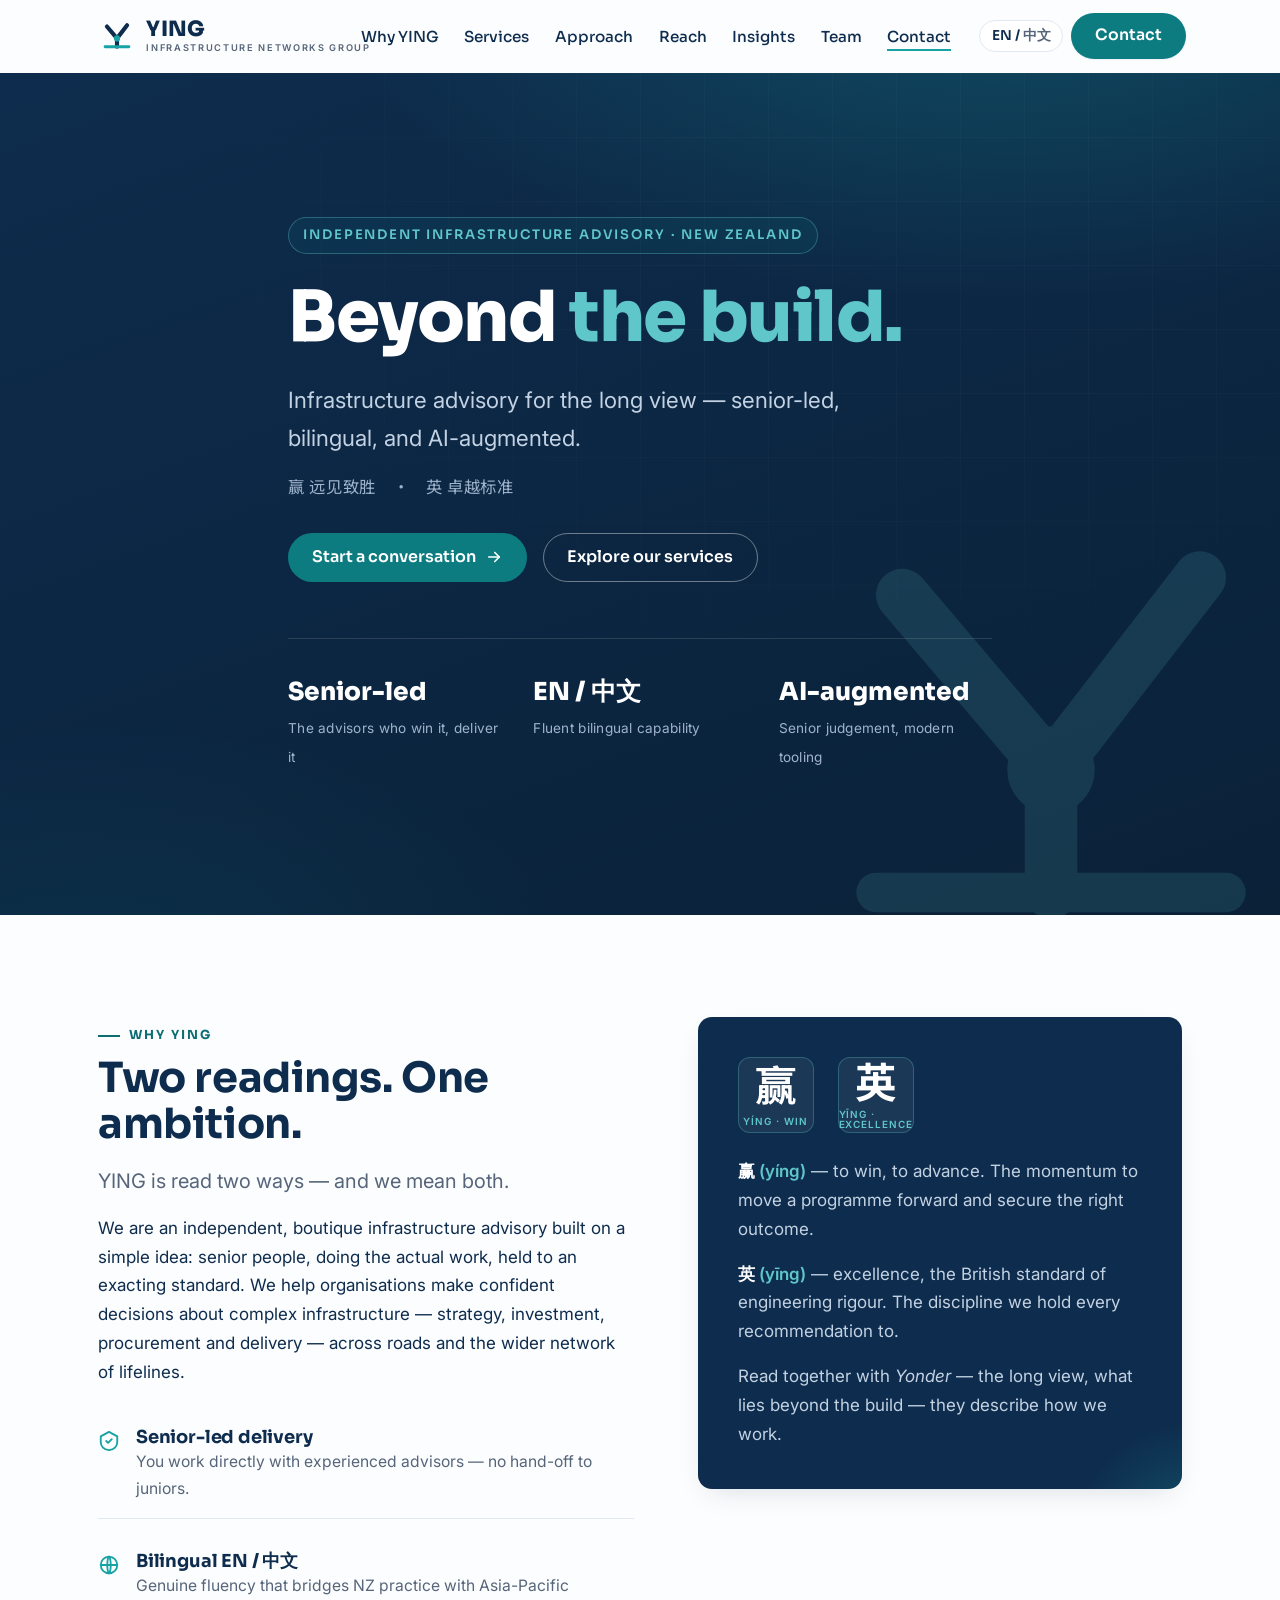
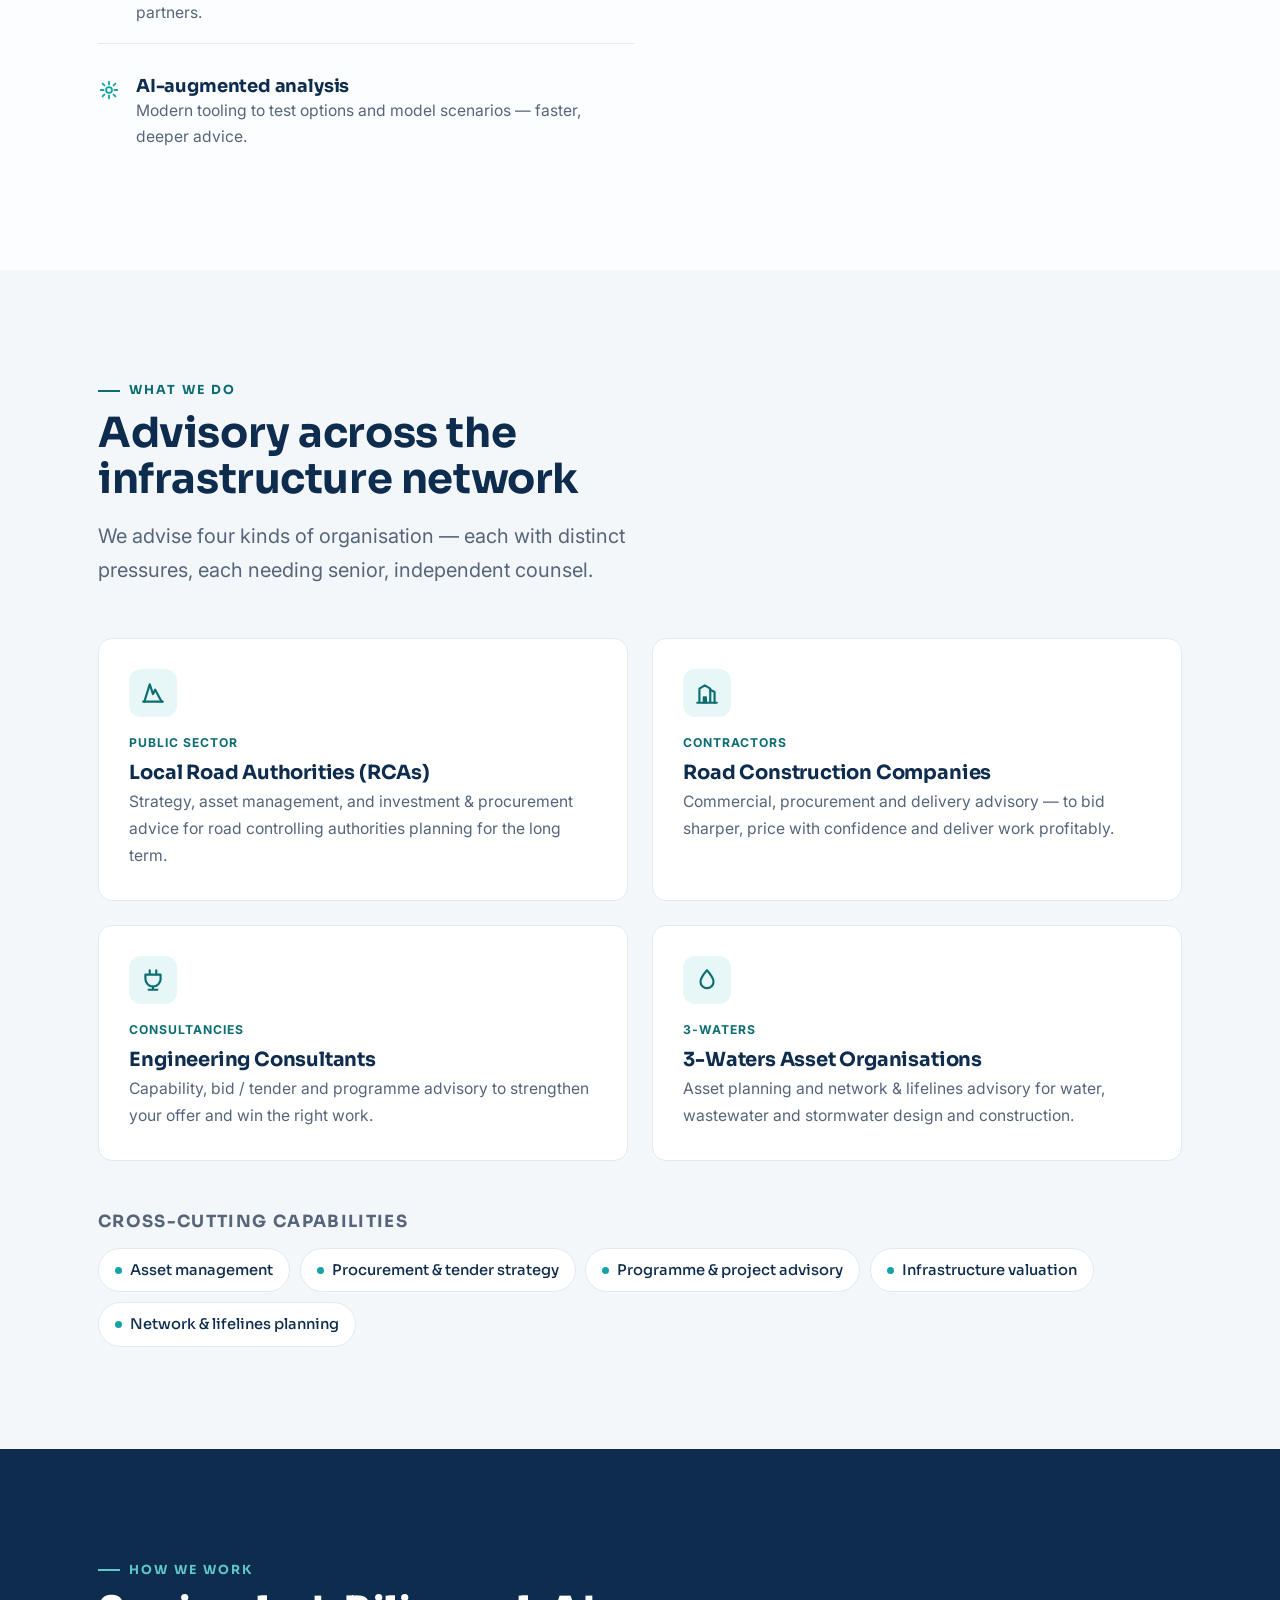
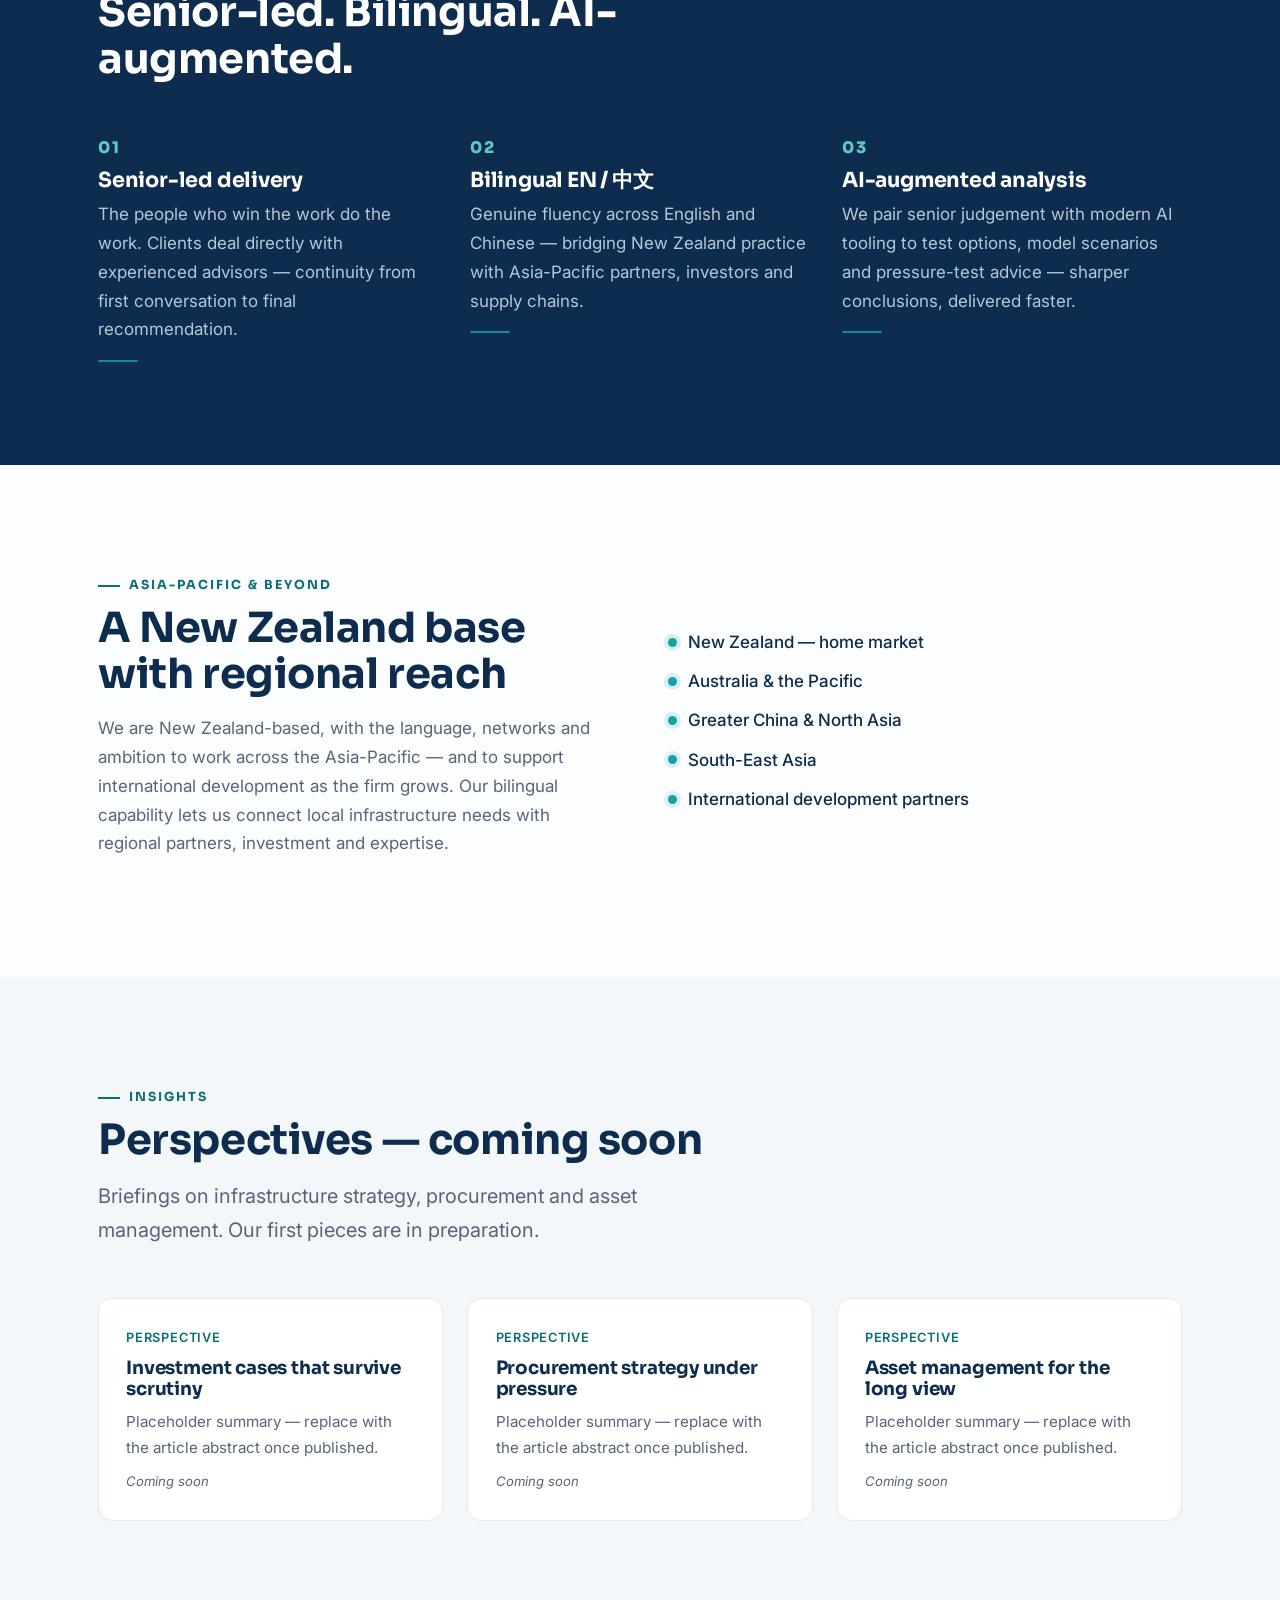
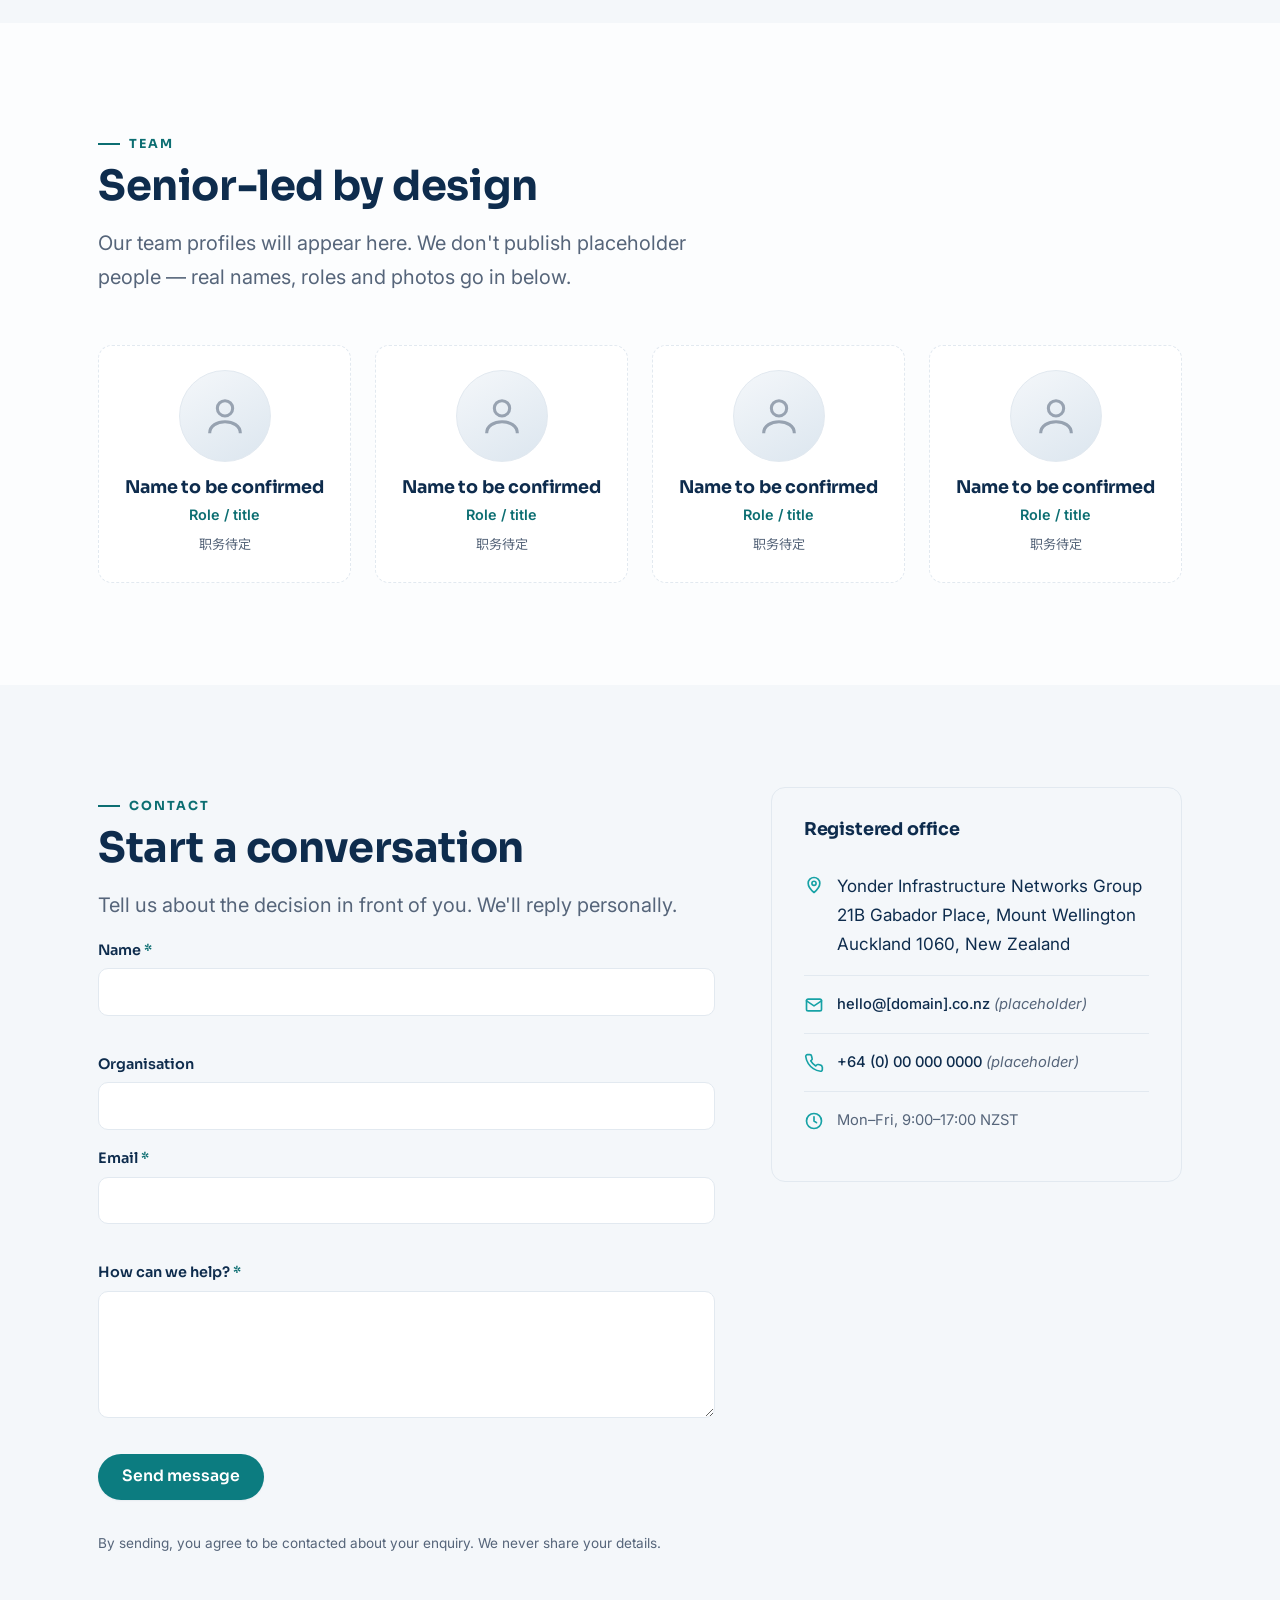
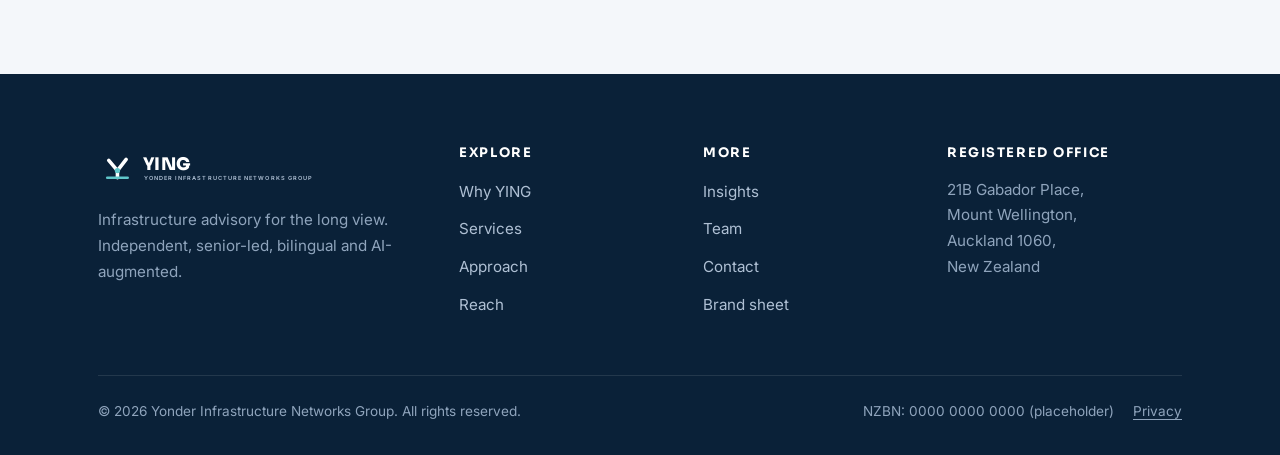
==== index.html @ 3f5a4299 "Initial commit: YING brand identity + marketing website Logo system (SVG variants + brand sheet), fr" ====
<!DOCTYPE html>
<html lang="en">
<head>
  <meta charset="UTF-8" />
  <meta name="viewport" content="width=device-width, initial-scale=1" />
  <meta name="theme-color" content="#0E2C4D" />

  <!-- ===== SEO ===== -->
  <title>YING — Yonder Infrastructure Networks Group | Infrastructure advisory for the long view</title>
  <meta name="description" content="Yonder Infrastructure Networks Group (YING) is an independent, senior-led infrastructure advisory firm in New Zealand — bilingual English / 中文 and AI-augmented. Advisory for road authorities, construction, engineering consultants and 3-Waters." />
  <!-- TODO: confirm production domain, then set the canonical + og:url below. Placeholder used. -->
  <link rel="canonical" href="https://www.example-ying.co.nz/" />
  <meta name="robots" content="index, follow" />

  <!-- ===== Open Graph / Twitter ===== -->
  <meta property="og:type" content="website" />
  <meta property="og:site_name" content="YING — Yonder Infrastructure Networks Group" />
  <meta property="og:title" content="YING — Infrastructure advisory for the long view" />
  <meta property="og:description" content="Independent, senior-led, bilingual (EN / 中文), AI-augmented infrastructure advisory. New Zealand-based with Asia-Pacific reach." />
  <meta property="og:url" content="https://www.example-ying.co.nz/" />
  <!-- og-image.png is generated from the brand assets; see README. 1200×630. -->
  <meta property="og:image" content="https://www.example-ying.co.nz/assets/img/og-image.png" />
  <meta property="og:image:alt" content="YING — Yonder Infrastructure Networks Group" />
  <meta property="og:locale" content="en_NZ" />
  <meta property="og:locale:alternate" content="zh_CN" />
  <meta name="twitter:card" content="summary_large_image" />
  <meta name="twitter:title" content="YING — Infrastructure advisory for the long view" />
  <meta name="twitter:description" content="Independent, senior-led, bilingual (EN / 中文), AI-augmented infrastructure advisory based in New Zealand." />
  <meta name="twitter:image" content="https://www.example-ying.co.nz/assets/img/og-image.png" />

  <!-- ===== Icons / manifest ===== -->
  <link rel="icon" href="favicon.svg" type="image/svg+xml" />
  <link rel="apple-touch-icon" href="brand/ying-icon-512.png" />
  <link rel="manifest" href="site.webmanifest" />

  <!-- ===== Fonts (Google Fonts, OFL) ===== -->
  <link rel="preconnect" href="https://fonts.googleapis.com" />
  <link rel="preconnect" href="https://fonts.gstatic.com" crossorigin />
  <link href="https://fonts.googleapis.com/css2?family=Inter:wght@400;500;600;700&family=Sora:wght@500;600;700;800&family=Noto+Sans+SC:wght@400;500;700&display=swap" rel="stylesheet" />

  <link rel="stylesheet" href="assets/css/styles.css" />

  <!-- ===== Structured data (truthful fields only; contact details omitted until confirmed) ===== -->
  <script type="application/ld+json">
  {
    "@context": "https://schema.org",
    "@type": "ProfessionalService",
    "name": "Yonder Infrastructure Networks Group",
    "alternateName": "YING",
    "description": "Independent, senior-led infrastructure business advisory. Bilingual English / Chinese and AI-augmented. New Zealand-based with Asia-Pacific reach.",
    "url": "https://www.example-ying.co.nz/",
    "areaServed": ["New Zealand", "Asia-Pacific"],
    "knowsLanguage": ["en", "zh"],
    "address": {
      "@type": "PostalAddress",
      "streetAddress": "21B Gabador Place, Mount Wellington",
      "addressLocality": "Auckland",
      "postalCode": "1060",
      "addressCountry": "NZ"
    }
    /* TODO: add "telephone", "email", "logo", "sameAs" (LinkedIn etc.), and "taxID" (NZBN) once confirmed. */
  }
  </script>
</head>

<body>
  <a class="skip-link" href="#main">Skip to main content</a>

  <!-- ============================ HEADER ============================ -->
  <header class="site-header" id="top">
    <div class="container header__inner">
      <a class="brand" href="#top" aria-label="YING — Yonder Infrastructure Networks Group, home">
        <!-- Inline monogram mark (matches brand/logo-monogram.svg) -->
        <svg class="brand__mark" viewBox="0 0 64 64" aria-hidden="true" focusable="false">
          <g fill="none" stroke="#0E2C4D" stroke-width="7" stroke-linecap="round" stroke-linejoin="round">
            <path d="M15 16 L32 36"/><path d="M49 14 L32 36"/><path d="M32 36 L32 50"/>
          </g>
          <path d="M12 50 H52" fill="none" stroke="#17A2A6" stroke-width="5" stroke-linecap="round"/>
          <circle cx="32" cy="36" r="5.2" fill="#17A2A6"/>
        </svg>
        <span class="brand__type">
          <span class="brand__name">YING</span>
          <span class="brand__sub">Infrastructure Networks Group</span>
        </span>
      </a>

      <nav class="nav" aria-label="Primary">
        <ul class="nav__list">
          <li><a class="nav__link" href="#about"    data-en="Why YING"  data-zh="关于">Why YING</a></li>
          <li><a class="nav__link" href="#services" data-en="Services"  data-zh="服务">Services</a></li>
          <li><a class="nav__link" href="#approach" data-en="Approach"  data-zh="方法">Approach</a></li>
          <li><a class="nav__link" href="#reach"    data-en="Reach"     data-zh="区域">Reach</a></li>
          <li><a class="nav__link" href="#insights" data-en="Insights"  data-zh="洞察">Insights</a></li>
          <li><a class="nav__link" href="#team"     data-en="Team"      data-zh="团队">Team</a></li>
          <li><a class="nav__link" href="#contact"  data-en="Contact"   data-zh="联系">Contact</a></li>
        </ul>
      </nav>

      <div class="header__actions">
        <!-- Language toggle (scaffold). Swaps elements carrying data-en/data-zh and sets <html lang>. -->
        <button class="lang-toggle" id="langToggle" type="button" aria-label="Switch language to 中文" title="Switch language">
          <span class="lang-en">EN</span><span aria-hidden="true"> / </span><span class="lang-zh is-inactive">中文</span>
        </button>
        <a class="btn btn--primary" href="#contact" data-en="Contact" data-zh="联系我们">Contact</a>
        <button class="nav-toggle" id="navToggle" type="button" aria-expanded="false" aria-controls="mobileNav" aria-label="Open menu">
          <span></span><span></span><span></span>
        </button>
      </div>
    </div>
  </header>

  <!-- Mobile navigation — kept OUTSIDE <header> so its position:fixed is relative to the
       viewport (the header's backdrop-filter would otherwise become its containing block). -->
  <div class="mobile-nav" id="mobileNav" hidden>
    <ul>
      <li><a href="#about"    data-en="Why YING" data-zh="关于">Why YING</a></li>
      <li><a href="#services" data-en="Services" data-zh="服务">Services</a></li>
      <li><a href="#approach" data-en="Approach" data-zh="方法">Approach</a></li>
      <li><a href="#reach"    data-en="Reach"    data-zh="区域">Reach</a></li>
      <li><a href="#insights" data-en="Insights" data-zh="洞察">Insights</a></li>
      <li><a href="#team"     data-en="Team"     data-zh="团队">Team</a></li>
      <li><a href="#contact"  data-en="Contact"  data-zh="联系">Contact</a></li>
    </ul>
    <a class="btn btn--primary" href="#contact" data-en="Start a conversation" data-zh="联系我们">Start a conversation</a>
  </div>

  <main id="main">

    <!-- ============================ HERO ============================ -->
    <section class="hero" aria-labelledby="hero-title">
      <div class="hero__grid" aria-hidden="true"></div>
      <!-- Oversized watermark of the mark -->
      <svg class="hero__watermark" viewBox="0 0 64 64" aria-hidden="true">
        <g fill="none" stroke="#5FC6C9" stroke-width="6" stroke-linecap="round" stroke-linejoin="round">
          <path d="M15 16 L32 36"/><path d="M49 14 L32 36"/><path d="M32 36 L32 50"/>
        </g>
        <path d="M12 50 H52" fill="none" stroke="#5FC6C9" stroke-width="4.5" stroke-linecap="round"/>
        <circle cx="32" cy="36" r="5" fill="#5FC6C9"/>
      </svg>

      <div class="container hero__inner">
        <p class="hero__kicker" data-en="Independent infrastructure advisory · New Zealand" data-zh="独立基础设施咨询 · 新西兰">Independent infrastructure advisory · New Zealand</p>
        <!-- Split into leaf spans so the accent survives the language swap (textContent-only). -->
        <h1 id="hero-title"><span data-en="Beyond " data-zh="远见 · ">Beyond </span><span class="accent" data-en="the build." data-zh="致胜">the build.</span></h1>
        <p class="hero__lead" data-en="Infrastructure advisory for the long view — senior-led, bilingual, and AI-augmented." data-zh="着眼长远的基础设施咨询——资深主导、双语服务、AI 赋能。">Infrastructure advisory for the long view — senior-led, bilingual, and AI-augmented.</p>
        <p class="hero__cjk cjk">赢 远见致胜　·　英 卓越标准</p>
        <div class="hero__cta">
          <a class="btn btn--primary" href="#contact">
            <span data-en="Start a conversation" data-zh="联系我们">Start a conversation</span>
            <svg class="btn__icon" width="18" height="18" viewBox="0 0 24 24" fill="none" stroke="currentColor" stroke-width="2.2" stroke-linecap="round" stroke-linejoin="round" aria-hidden="true"><path d="M5 12h14"/><path d="m13 6 6 6-6 6"/></svg>
          </a>
          <a class="btn btn--ghost-dark" href="#services" data-en="Explore our services" data-zh="了解服务">Explore our services</a>
        </div>

        <!-- Differentiator proof strip (qualitative — no fabricated figures) -->
        <div class="hero__stats" role="list">
          <div class="hero__stat" role="listitem"><span class="n">Senior-led</span><span class="l" data-en="The advisors who win it, deliver it" data-zh="赢得项目者，亲自交付">The advisors who win it, deliver it</span></div>
          <div class="hero__stat" role="listitem"><span class="n">EN / 中文</span><span class="l" data-en="Fluent bilingual capability" data-zh="流利的中英双语能力">Fluent bilingual capability</span></div>
          <div class="hero__stat" role="listitem"><span class="n">AI-augmented</span><span class="l" data-en="Senior judgement, modern tooling" data-zh="资深判断，现代工具">Senior judgement, modern tooling</span></div>
        </div>
      </div>
    </section>

    <!-- ============================ ABOUT / WHY YING ============================ -->
    <section class="section" id="about" aria-labelledby="about-title">
      <div class="container about__grid">
        <div class="reveal">
          <p class="eyebrow" data-en="Why YING" data-zh="关于 YING">Why YING</p>
          <h2 class="h2" id="about-title" data-en="Two readings. One ambition." data-zh="一名两义，志在致远。">Two readings. One ambition.</h2>
          <!-- TODO(content): final approved English "about" copy. Below is original placeholder copy, safe to ship. -->
          <p class="lead" data-en="YING is read two ways — and we mean both." data-zh="YING 有两种读法——我们两者兼具。">YING is read two ways — and we mean both.</p>
          <p>We are an independent, boutique infrastructure advisory built on a simple idea: senior people, doing the actual work, held to an exacting standard. We help organisations make confident decisions about complex infrastructure — strategy, investment, procurement and delivery — across roads and the wider network of lifelines.</p>
          <ul class="pillars">
            <li class="pillar">
              <svg width="22" height="22" viewBox="0 0 24 24" fill="none" stroke="currentColor" stroke-width="2" stroke-linecap="round" stroke-linejoin="round" aria-hidden="true"><path d="M12 2 3 7v6c0 5 3.5 8 9 9 5.5-1 9-4 9-9V7z"/><path d="m9 12 2 2 4-4"/></svg>
              <div><h3 data-en="Senior-led delivery" data-zh="资深主导交付">Senior-led delivery</h3><p data-en="You work directly with experienced advisors — no hand-off to juniors." data-zh="您将直接与资深顾问合作，绝不转交初级人员。">You work directly with experienced advisors — no hand-off to juniors.</p></div>
            </li>
            <li class="pillar">
              <svg width="22" height="22" viewBox="0 0 24 24" fill="none" stroke="currentColor" stroke-width="2" stroke-linecap="round" stroke-linejoin="round" aria-hidden="true"><circle cx="12" cy="12" r="9"/><path d="M3 12h18M12 3c2.5 2.7 2.5 15.3 0 18M12 3c-2.5 2.7-2.5 15.3 0 18"/></svg>
              <div><h3 data-en="Bilingual EN / 中文" data-zh="中英双语">Bilingual EN / 中文</h3><p data-en="Genuine fluency that bridges NZ practice with Asia-Pacific partners." data-zh="真正的双语能力，连接新西兰实践与亚太伙伴。">Genuine fluency that bridges NZ practice with Asia-Pacific partners.</p></div>
            </li>
            <li class="pillar">
              <svg width="22" height="22" viewBox="0 0 24 24" fill="none" stroke="currentColor" stroke-width="2" stroke-linecap="round" stroke-linejoin="round" aria-hidden="true"><path d="M12 3v3m0 12v3M5 5l2 2m10 10 2 2M3 12h3m12 0h3M5 19l2-2m10-10 2-2"/><circle cx="12" cy="12" r="3.2"/></svg>
              <div><h3 data-en="AI-augmented analysis" data-zh="AI 赋能分析">AI-augmented analysis</h3><p data-en="Modern tooling to test options and model scenarios — faster, deeper advice." data-zh="以现代工具检验方案、模拟情景——更快、更深入的建议。">Modern tooling to test options and model scenarios — faster, deeper advice.</p></div>
            </li>
          </ul>
        </div>

        <aside class="story-card reveal" aria-label="The meaning of YING">
          <div class="glyph-row">
            <span class="glyph cjk">赢<small>yíng · win</small></span>
            <span class="glyph cjk">英<small>yīng · excellence</small></span>
          </div>
          <p><strong style="color:#fff">赢 <span class="pinyin">(yíng)</span></strong> — to win, to advance. The momentum to move a programme forward and secure the right outcome.</p>
          <p><strong style="color:#fff">英 <span class="pinyin">(yīng)</span></strong> — excellence, the British standard of engineering rigour. The discipline we hold every recommendation to.</p>
          <p style="margin-bottom:0">Read together with <em>Yonder</em> — the long view, what lies beyond the build — they describe how we work.</p>
        </aside>
      </div>
    </section>

    <!-- ============================ SERVICES ============================ -->
    <section class="section section--alt" id="services" aria-labelledby="services-title">
      <div class="container">
        <div class="section__head reveal">
          <p class="eyebrow" data-en="What we do" data-zh="服务范围">What we do</p>
          <h2 class="h2" id="services-title" data-en="Advisory across the infrastructure network" data-zh="覆盖基础设施网络的咨询服务">Advisory across the infrastructure network</h2>
          <p class="lead" data-en="We advise four kinds of organisation — each with distinct pressures, each needing senior, independent counsel." data-zh="我们为四类机构提供咨询，各有不同挑战，皆需资深、独立的建议。">We advise four kinds of organisation — each with distinct pressures, each needing senior, independent counsel.</p>
        </div>

        <div class="card-grid">
          <!-- Service 1 -->
          <article class="card reveal">
            <span class="card__icon" aria-hidden="true"><svg viewBox="0 0 24 24" fill="none" stroke="currentColor" stroke-width="2" stroke-linecap="round" stroke-linejoin="round"><path d="M4 20 9 4l3 9 2-4 6 11"/><path d="M3 20h18"/></svg></span>
            <span class="card__tag" data-en="Public sector" data-zh="公共部门">Public sector</span>
            <h3 data-en="Local Road Authorities (RCAs)" data-zh="地方道路管理机构（RCA）">Local Road Authorities (RCAs)</h3>
            <p data-en="Strategy, asset management, and investment &amp; procurement advice for road controlling authorities planning for the long term." data-zh="为道路管理机构提供战略、资产管理及投资与采购建议，着眼长远规划。">Strategy, asset management, and investment &amp; procurement advice for road controlling authorities planning for the long term.</p>
          </article>
          <!-- Service 2 -->
          <article class="card reveal">
            <span class="card__icon" aria-hidden="true"><svg viewBox="0 0 24 24" fill="none" stroke="currentColor" stroke-width="2" stroke-linecap="round" stroke-linejoin="round"><path d="M3 21h18M5 21V8l5-3 5 3v13"/><path d="M9 21v-5h2v5M19 21V11l-4-2"/></svg></span>
            <span class="card__tag" data-en="Contractors" data-zh="承建商">Contractors</span>
            <h3 data-en="Road Construction Companies" data-zh="道路施工企业">Road Construction Companies</h3>
            <p data-en="Commercial, procurement and delivery advisory — to bid sharper, price with confidence and deliver work profitably." data-zh="商务、采购与交付咨询——更精准投标、更有把握定价、更高效益地交付。">Commercial, procurement and delivery advisory — to bid sharper, price with confidence and deliver work profitably.</p>
          </article>
          <!-- Service 3 -->
          <article class="card reveal">
            <span class="card__icon" aria-hidden="true"><svg viewBox="0 0 24 24" fill="none" stroke="currentColor" stroke-width="2" stroke-linecap="round" stroke-linejoin="round"><path d="M9 3v4M15 3v4M5 7h14v4a7 7 0 0 1-14 0z"/><path d="M12 18v3M8 21h8"/></svg></span>
            <span class="card__tag" data-en="Consultancies" data-zh="咨询公司">Consultancies</span>
            <h3 data-en="Engineering Consultants" data-zh="工程顾问公司">Engineering Consultants</h3>
            <p data-en="Capability, bid / tender and programme advisory to strengthen your offer and win the right work." data-zh="能力建设、投标与项目群咨询，提升竞争力、赢得合适项目。">Capability, bid / tender and programme advisory to strengthen your offer and win the right work.</p>
          </article>
          <!-- Service 4 -->
          <article class="card reveal">
            <span class="card__icon" aria-hidden="true"><svg viewBox="0 0 24 24" fill="none" stroke="currentColor" stroke-width="2" stroke-linecap="round" stroke-linejoin="round"><path d="M12 3c4 4.5 6 7.8 6 10.5a6 6 0 0 1-12 0C6 10.8 8 7.5 12 3z"/></svg></span>
            <span class="card__tag" data-en="3-Waters" data-zh="三水">3-Waters</span>
            <h3 data-en="3-Waters Asset Organisations" data-zh="三水资产机构">3-Waters Asset Organisations</h3>
            <p data-en="Asset planning and network &amp; lifelines advisory for water, wastewater and stormwater design and construction." data-zh="为供水、污水与雨水的设计与施工提供资产规划及网络与生命线咨询。">Asset planning and network &amp; lifelines advisory for water, wastewater and stormwater design and construction.</p>
          </article>
        </div>

        <div class="capabilities reveal">
          <h3 data-en="Cross-cutting capabilities" data-zh="贯穿性专长">Cross-cutting capabilities</h3>
          <ul class="chips">
            <li class="chip" data-en="Asset management" data-zh="资产管理">Asset management</li>
            <li class="chip" data-en="Procurement &amp; tender strategy" data-zh="采购与投标策略">Procurement &amp; tender strategy</li>
            <li class="chip" data-en="Programme &amp; project advisory" data-zh="项目群与项目咨询">Programme &amp; project advisory</li>
            <li class="chip" data-en="Infrastructure valuation" data-zh="基础设施估值">Infrastructure valuation</li>
            <li class="chip" data-en="Network &amp; lifelines planning" data-zh="网络与生命线规划">Network &amp; lifelines planning</li>
          </ul>
        </div>
      </div>
    </section>

    <!-- ============================ APPROACH / DIFFERENTIATORS ============================ -->
    <section class="section section--navy" id="approach" aria-labelledby="approach-title">
      <div class="container">
        <div class="section__head reveal">
          <p class="eyebrow" data-en="How we work" data-zh="工作方式">How we work</p>
          <h2 class="h2" id="approach-title" data-en="Senior-led. Bilingual. AI-augmented." data-zh="资深主导 · 中英双语 · AI 赋能">Senior-led. Bilingual. AI-augmented.</h2>
        </div>
        <div class="steps">
          <div class="step reveal">
            <span class="step__n">01</span>
            <h3 data-en="Senior-led delivery" data-zh="资深主导交付">Senior-led delivery</h3>
            <p data-en="The people who win the work do the work. Clients deal directly with experienced advisors — continuity from first conversation to final recommendation." data-zh="赢得项目的人亲自执行。客户全程与资深顾问直接对接——从初次沟通到最终建议，一以贯之。">The people who win the work do the work. Clients deal directly with experienced advisors — continuity from first conversation to final recommendation.</p>
            <div class="step__rule" aria-hidden="true"></div>
          </div>
          <div class="step reveal">
            <span class="step__n">02</span>
            <h3 data-en="Bilingual EN / 中文" data-zh="中英双语">Bilingual EN / 中文</h3>
            <p data-en="Genuine fluency across English and Chinese — bridging New Zealand practice with Asia-Pacific partners, investors and supply chains." data-zh="真正流利的中英双语能力——连接新西兰实践与亚太伙伴、投资方及供应链。">Genuine fluency across English and Chinese — bridging New Zealand practice with Asia-Pacific partners, investors and supply chains.</p>
            <div class="step__rule" aria-hidden="true"></div>
          </div>
          <div class="step reveal">
            <span class="step__n">03</span>
            <h3 data-en="AI-augmented analysis" data-zh="AI 赋能分析">AI-augmented analysis</h3>
            <p data-en="We pair senior judgement with modern AI tooling to test options, model scenarios and pressure-test advice — sharper conclusions, delivered faster." data-zh="将资深判断与现代 AI 工具结合，检验方案、模拟情景、压力测试建议——结论更精准，交付更迅速。">We pair senior judgement with modern AI tooling to test options, model scenarios and pressure-test advice — sharper conclusions, delivered faster.</p>
            <div class="step__rule" aria-hidden="true"></div>
          </div>
        </div>
      </div>
    </section>

    <!-- ============================ ASIA-PACIFIC REACH ============================ -->
    <section class="section" id="reach" aria-labelledby="reach-title">
      <div class="container reach__grid">
        <div class="reveal">
          <p class="eyebrow" data-en="Asia-Pacific &amp; beyond" data-zh="亚太及更远">Asia-Pacific &amp; beyond</p>
          <h2 class="h2" id="reach-title" data-en="A New Zealand base with regional reach" data-zh="立足新西兰，辐射区域">A New Zealand base with regional reach</h2>
          <!-- TODO(content): confirm regional ambition wording with directors. These are ambition statements, not claims of established offices. -->
          <p class="reach__note" data-en="We are New Zealand-based, with the language, networks and ambition to work across the Asia-Pacific — and to support international development as the firm grows. Our bilingual capability lets us connect local infrastructure needs with regional partners, investment and expertise." data-zh="我们立足新西兰，凭借语言、网络与抱负服务于整个亚太地区，并随企业成长支持国际发展。双语能力使我们能将本地基础设施需求与区域伙伴、投资及专长相连接。">We are New Zealand-based, with the language, networks and ambition to work across the Asia-Pacific — and to support international development as the firm grows. Our bilingual capability lets us connect local infrastructure needs with regional partners, investment and expertise.</p>
        </div>
        <ul class="region-list reveal" aria-label="Regions of focus and ambition">
          <li data-en="New Zealand — home market" data-zh="新西兰——本土市场">New Zealand — home market</li>
          <li data-en="Australia &amp; the Pacific" data-zh="澳大利亚与太平洋地区">Australia &amp; the Pacific</li>
          <li data-en="Greater China &amp; North Asia" data-zh="大中华区与北亚">Greater China &amp; North Asia</li>
          <li data-en="South-East Asia" data-zh="东南亚">South-East Asia</li>
          <li data-en="International development partners" data-zh="国际发展合作伙伴">International development partners</li>
        </ul>
      </div>
    </section>

    <!-- ============================ INSIGHTS / NEWS (placeholder) ============================ -->
    <section class="section section--alt" id="insights" aria-labelledby="insights-title">
      <div class="container">
        <div class="section__head reveal">
          <p class="eyebrow" data-en="Insights" data-zh="洞察">Insights</p>
          <h2 class="h2" id="insights-title" data-en="Perspectives — coming soon" data-zh="观点 —— 即将推出">Perspectives — coming soon</h2>
          <p class="lead" data-en="Briefings on infrastructure strategy, procurement and asset management. Our first pieces are in preparation." data-zh="关于基础设施战略、采购与资产管理的简报。首批内容正在筹备中。">Briefings on infrastructure strategy, procurement and asset management. Our first pieces are in preparation.</p>
        </div>
        <!-- TODO(content): replace these placeholder cards with real articles (title, date, summary, link). -->
        <div class="insight-grid">
          <article class="insight reveal">
            <span class="insight__meta" data-en="Perspective" data-zh="观点">Perspective</span>
            <h3 data-en="Investment cases that survive scrutiny" data-zh="经得起审视的投资论证">Investment cases that survive scrutiny</h3>
            <p data-en="Placeholder summary — replace with the article abstract once published." data-zh="占位摘要——发布后请替换为文章摘要。">Placeholder summary — replace with the article abstract once published.</p>
            <span class="insight__soon" data-en="Coming soon" data-zh="即将推出">Coming soon</span>
          </article>
          <article class="insight reveal">
            <span class="insight__meta" data-en="Perspective" data-zh="观点">Perspective</span>
            <h3 data-en="Procurement strategy under pressure" data-zh="压力之下的采购策略">Procurement strategy under pressure</h3>
            <p data-en="Placeholder summary — replace with the article abstract once published." data-zh="占位摘要——发布后请替换为文章摘要。">Placeholder summary — replace with the article abstract once published.</p>
            <span class="insight__soon" data-en="Coming soon" data-zh="即将推出">Coming soon</span>
          </article>
          <article class="insight reveal">
            <span class="insight__meta" data-en="Perspective" data-zh="观点">Perspective</span>
            <h3 data-en="Asset management for the long view" data-zh="着眼长远的资产管理">Asset management for the long view</h3>
            <p data-en="Placeholder summary — replace with the article abstract once published." data-zh="占位摘要——发布后请替换为文章摘要。">Placeholder summary — replace with the article abstract once published.</p>
            <span class="insight__soon" data-en="Coming soon" data-zh="即将推出">Coming soon</span>
          </article>
        </div>
      </div>
    </section>

    <!-- ============================ TEAM (placeholder — no fabricated people) ============================ -->
    <section class="section" id="team" aria-labelledby="team-title">
      <div class="container">
        <div class="section__head reveal">
          <p class="eyebrow" data-en="Team" data-zh="团队">Team</p>
          <h2 class="h2" id="team-title" data-en="Senior-led by design" data-zh="资深主导，源于设计">Senior-led by design</h2>
          <p class="lead" data-en="Our team profiles will appear here. We don't publish placeholder people — real names, roles and photos go in below." data-zh="团队成员介绍将显示于此。我们不发布虚构人员——真实姓名、职务与照片将在下方填入。">Our team profiles will appear here. We don't publish placeholder people — real names, roles and photos go in below.</p>
        </div>
        <!-- TODO(content): for each team member add name, role (EN + 中文), photo (replace silhouette), short bio, and optional LinkedIn.
             Do NOT publish photos without the individual's consent. -->
        <div class="team-grid">
          <!-- Repeat this card per person -->
          <article class="person reveal">
            <div class="person__avatar" aria-hidden="true"><svg viewBox="0 0 24 24" fill="none" stroke="currentColor" stroke-width="1.6"><circle cx="12" cy="8" r="4"/><path d="M4 21c0-4 4-6 8-6s8 2 8 6"/></svg></div>
            <h3 data-en="Name to be confirmed" data-zh="姓名待定">Name to be confirmed</h3>
            <span class="role" data-en="Role / title" data-zh="职务">Role / title</span><br>
            <span class="role-zh cjk">职务待定</span>
          </article>
          <article class="person reveal">
            <div class="person__avatar" aria-hidden="true"><svg viewBox="0 0 24 24" fill="none" stroke="currentColor" stroke-width="1.6"><circle cx="12" cy="8" r="4"/><path d="M4 21c0-4 4-6 8-6s8 2 8 6"/></svg></div>
            <h3 data-en="Name to be confirmed" data-zh="姓名待定">Name to be confirmed</h3>
            <span class="role" data-en="Role / title" data-zh="职务">Role / title</span><br>
            <span class="role-zh cjk">职务待定</span>
          </article>
          <article class="person reveal">
            <div class="person__avatar" aria-hidden="true"><svg viewBox="0 0 24 24" fill="none" stroke="currentColor" stroke-width="1.6"><circle cx="12" cy="8" r="4"/><path d="M4 21c0-4 4-6 8-6s8 2 8 6"/></svg></div>
            <h3 data-en="Name to be confirmed" data-zh="姓名待定">Name to be confirmed</h3>
            <span class="role" data-en="Role / title" data-zh="职务">Role / title</span><br>
            <span class="role-zh cjk">职务待定</span>
          </article>
          <article class="person reveal">
            <div class="person__avatar" aria-hidden="true"><svg viewBox="0 0 24 24" fill="none" stroke="currentColor" stroke-width="1.6"><circle cx="12" cy="8" r="4"/><path d="M4 21c0-4 4-6 8-6s8 2 8 6"/></svg></div>
            <h3 data-en="Name to be confirmed" data-zh="姓名待定">Name to be confirmed</h3>
            <span class="role" data-en="Role / title" data-zh="职务">Role / title</span><br>
            <span class="role-zh cjk">职务待定</span>
          </article>
        </div>
      </div>
    </section>

    <!-- ============================ CONTACT ============================ -->
    <section class="section section--alt" id="contact" aria-labelledby="contact-title">
      <div class="container contact__grid">
        <div class="reveal">
          <p class="eyebrow" data-en="Contact" data-zh="联系我们">Contact</p>
          <h2 class="h2" id="contact-title" data-en="Start a conversation" data-zh="开启对话">Start a conversation</h2>
          <p class="lead" data-en="Tell us about the decision in front of you. We'll reply personally." data-zh="告诉我们您正面临的决策，我们将亲自回复。">Tell us about the decision in front of you. We'll reply personally.</p>

          <!-- Form posts nowhere by default. To go live, set action/method to a Formspree endpoint or
               a Cloudflare Worker / Pages Function, and remove the JS preventDefault in main.js. -->
          <form class="form" id="contactForm" novalidate
                action="#" method="post" data-endpoint="REPLACE_WITH_FORM_ENDPOINT">
            <div class="field">
              <label for="name" data-en="Name" data-zh="姓名">Name <span class="req" aria-hidden="true">*</span></label>
              <input id="name" name="name" type="text" autocomplete="name" required aria-required="true" aria-describedby="name-err" />
              <span class="field__error" id="name-err" role="alert"></span>
            </div>
            <div class="field">
              <label for="org" data-en="Organisation" data-zh="机构 / 公司">Organisation</label>
              <input id="org" name="organisation" type="text" autocomplete="organization" />
            </div>
            <div class="field">
              <label for="email" data-en="Email" data-zh="电子邮箱">Email <span class="req" aria-hidden="true">*</span></label>
              <input id="email" name="email" type="email" autocomplete="email" required aria-required="true" aria-describedby="email-err" />
              <span class="field__error" id="email-err" role="alert"></span>
            </div>
            <div class="field">
              <label for="message" data-en="How can we help?" data-zh="我们能提供什么帮助？">How can we help? <span class="req" aria-hidden="true">*</span></label>
              <textarea id="message" name="message" rows="5" required aria-required="true" aria-describedby="msg-err"></textarea>
              <span class="field__error" id="msg-err" role="alert"></span>
            </div>
            <div>
              <button class="btn btn--primary" type="submit" data-en="Send message" data-zh="发送信息">Send message</button>
              <p class="form-status" id="formStatus" role="status" aria-live="polite"></p>
            </div>
            <p class="form__note" data-en="By sending, you agree to be contacted about your enquiry. We never share your details." data-zh="发送即表示您同意我们就您的咨询与您联系。我们绝不分享您的信息。">By sending, you agree to be contacted about your enquiry. We never share your details.</p>
          </form>
        </div>

        <aside class="contact-aside reveal" aria-label="Our details">
          <h3 data-en="Registered office" data-zh="注册办公地址">Registered office</h3>
          <div class="contact-line">
            <svg width="20" height="20" viewBox="0 0 24 24" fill="none" stroke="currentColor" stroke-width="2" stroke-linecap="round" stroke-linejoin="round" aria-hidden="true"><path d="M12 21s-7-5.6-7-11a7 7 0 0 1 14 0c0 5.4-7 11-7 11z"/><circle cx="12" cy="10" r="2.5"/></svg>
            <address style="font-style:normal">
              Yonder Infrastructure Networks Group<br>
              21B Gabador Place, Mount Wellington<br>
              Auckland 1060, New Zealand
            </address>
          </div>
          <!-- TODO(contact): insert real email + phone. Placeholders below are clearly marked. -->
          <div class="contact-line">
            <svg width="20" height="20" viewBox="0 0 24 24" fill="none" stroke="currentColor" stroke-width="2" stroke-linecap="round" stroke-linejoin="round" aria-hidden="true"><rect x="3" y="5" width="18" height="14" rx="2"/><path d="m3 7 9 6 9-6"/></svg>
            <span class="muted"><a href="mailto:REPLACE@EXAMPLE.CO.NZ">hello@[domain].co.nz</a> <em>(placeholder)</em></span>
          </div>
          <div class="contact-line">
            <svg width="20" height="20" viewBox="0 0 24 24" fill="none" stroke="currentColor" stroke-width="2" stroke-linecap="round" stroke-linejoin="round" aria-hidden="true"><path d="M22 16.9v3a2 2 0 0 1-2.2 2 19.8 19.8 0 0 1-8.6-3.1 19.5 19.5 0 0 1-6-6A19.8 19.8 0 0 1 2.1 4.2 2 2 0 0 1 4.1 2h3a2 2 0 0 1 2 1.7c.1.9.3 1.8.6 2.6a2 2 0 0 1-.5 2.1L8.1 9.5a16 16 0 0 0 6 6l1.1-1.1a2 2 0 0 1 2.1-.5c.8.3 1.7.5 2.6.6a2 2 0 0 1 1.7 2z"/></svg>
            <span class="muted"><a href="tel:+6400000000">+64 (0) 00 000 0000</a> <em>(placeholder)</em></span>
          </div>
          <div class="contact-line">
            <svg width="20" height="20" viewBox="0 0 24 24" fill="none" stroke="currentColor" stroke-width="2" stroke-linecap="round" stroke-linejoin="round" aria-hidden="true"><circle cx="12" cy="12" r="9"/><path d="M12 7v5l3 2"/></svg>
            <span class="muted" data-en="Mon–Fri, 9:00–17:00 NZST" data-zh="周一至周五 9:00–17:00（新西兰时间）">Mon–Fri, 9:00–17:00 NZST</span>
          </div>
        </aside>
      </div>
    </section>
  </main>

  <!-- ============================ FOOTER ============================ -->
  <footer class="site-footer" role="contentinfo">
    <div class="container">
      <div class="footer__top">
        <div class="footer__brand">
          <!-- Reversed (white) lockup -->
          <svg class="footer-logo" viewBox="0 0 430 88" role="img" aria-label="YING — Yonder Infrastructure Networks Group">
            <g transform="translate(6,12)">
              <g fill="none" stroke="#FFFFFF" stroke-width="7" stroke-linecap="round" stroke-linejoin="round">
                <path d="M15 16 L32 36"/><path d="M49 14 L32 36"/><path d="M32 36 L32 50"/>
              </g>
              <path d="M12 50 H52" fill="none" stroke="#5FC6C9" stroke-width="5" stroke-linecap="round"/>
              <circle cx="32" cy="36" r="5.2" fill="#5FC6C9"/>
            </g>
            <text x="88" y="47" font-family="Sora, sans-serif" font-size="34" font-weight="800" letter-spacing="0.5" fill="#FFFFFF">YING</text>
            <text x="89" y="67" font-family="Inter, sans-serif" font-size="11" font-weight="600" letter-spacing="2.1" fill="#AFC0D4">YONDER INFRASTRUCTURE NETWORKS GROUP</text>
          </svg>
          <p data-en="Infrastructure advisory for the long view. Independent, senior-led, bilingual and AI-augmented." data-zh="着眼长远的基础设施咨询。独立、资深主导、双语、AI 赋能。">Infrastructure advisory for the long view. Independent, senior-led, bilingual and AI-augmented.</p>
        </div>

        <div class="footer__col">
          <h4 data-en="Explore" data-zh="导航">Explore</h4>
          <ul>
            <li><a href="#about"    data-en="Why YING" data-zh="关于">Why YING</a></li>
            <li><a href="#services" data-en="Services" data-zh="服务">Services</a></li>
            <li><a href="#approach" data-en="Approach" data-zh="方法">Approach</a></li>
            <li><a href="#reach"    data-en="Reach"    data-zh="区域">Reach</a></li>
          </ul>
        </div>

        <div class="footer__col">
          <h4 data-en="More" data-zh="更多">More</h4>
          <ul>
            <li><a href="#insights" data-en="Insights" data-zh="洞察">Insights</a></li>
            <li><a href="#team"     data-en="Team"     data-zh="团队">Team</a></li>
            <li><a href="#contact"  data-en="Contact"  data-zh="联系">Contact</a></li>
            <li><a href="brand/brand-sheet.html" data-en="Brand sheet" data-zh="品牌规范">Brand sheet</a></li>
          </ul>
        </div>

        <div class="footer__col">
          <h4 data-en="Registered office" data-zh="注册办公地址">Registered office</h4>
          <address>
            21B Gabador Place,<br>
            Mount Wellington,<br>
            Auckland 1060,<br>
            New Zealand
          </address>
        </div>
      </div>

      <div class="footer__bottom">
        <!-- TODO(legal): replace NZBN placeholder with the registered NZBN. -->
        <span>© <span id="year">2026</span> Yonder Infrastructure Networks Group. All rights reserved.</span>
        <span class="footer__legal">
          <span data-en="NZBN: 0000 0000 0000 (placeholder)" data-zh="NZBN：0000 0000 0000（占位）">NZBN: 0000 0000 0000 (placeholder)</span>
          <a href="#" data-en="Privacy" data-zh="隐私政策">Privacy</a>
        </span>
      </div>
    </div>
  </footer>

  <script src="assets/js/main.js" defer></script>
</body>
</html>
---- assets/css/styles.css ----
/* =====================================================================
   YING — Yonder Infrastructure Networks Group
   Marketing site styles. Framework-free. Mobile-first.
   Design language: Swiss-modern minimalism — 8px spacing grid,
   strong type hierarchy, single teal accent on a deep-navy base.
   ===================================================================== */

/* ---------- Design tokens ---------- */
:root {
  /* Brand palette */
  --ink:         #0E2C4D;   /* navy — primary brand, body text on light */
  --navy-deep:   #0A2138;   /* footer / overlays / gradient end */
  --navy-700:    #15355A;   /* raised navy surfaces */
  --teal:        #17A2A6;   /* accent — mark, links underline, decorative */
  --teal-cta:    #0C7C80;   /* button fill: white text passes WCAG AA (4.99:1) */
  --teal-bright: #5FC6C9;   /* teal on dark backgrounds */
  --teal-ink:    #0C6E72;   /* AA-safe teal text on white (6.02:1) */
  --cloud:       #F4F7FA;   /* alternating light section bg */
  --mist:        #E2E9F0;   /* borders / dividers */
  --slate:       #56657A;   /* secondary text */
  --white:       #FFFFFF;
  --paper:       #FCFDFE;

  /* Typography */
  --font-head: "Sora", "Segoe UI", system-ui, -apple-system, sans-serif;
  --font-body: "Inter", "Segoe UI", system-ui, -apple-system, sans-serif;
  --font-cjk:  "Noto Sans SC", "PingFang SC", "Microsoft YaHei", sans-serif;

  /* Spacing scale (8px base) */
  --s-1: 0.5rem;  --s-2: 1rem;   --s-3: 1.5rem;  --s-4: 2rem;
  --s-5: 3rem;    --s-6: 4rem;   --s-7: 6rem;    --s-8: 8rem;

  /* Layout */
  --maxw: 1180px;
  --gutter: clamp(1.25rem, 4vw, 3rem);
  --radius: 14px;
  --radius-sm: 10px;

  /* Effects */
  --shadow-sm: 0 1px 2px rgba(14, 44, 77, .06);
  --shadow-md: 0 10px 30px -12px rgba(14, 44, 77, .18);
  --shadow-lg: 0 24px 60px -20px rgba(14, 44, 77, .28);
  --ring: 0 0 0 3px rgba(23, 162, 166, .45);
  --t-fast: 160ms ease;
  --t: 240ms cubic-bezier(.2, .7, .3, 1);

  --header-h: 72px;
}

/* ---------- Reset / base ---------- */
*, *::before, *::after { box-sizing: border-box; }
html { -webkit-text-size-adjust: 100%; scroll-behavior: smooth; scroll-padding-top: calc(var(--header-h) + 10px); }
body.nav-open { overflow: hidden; }
@media (prefers-reduced-motion: reduce) {
  html { scroll-behavior: auto; }
  *, *::before, *::after { animation-duration: .001ms !important; transition-duration: .001ms !important; }
}

body {
  margin: 0;
  font-family: var(--font-body);
  font-size: 1.0625rem;
  line-height: 1.7;
  color: var(--ink);
  background: var(--paper);
  -webkit-font-smoothing: antialiased;
  text-rendering: optimizeLegibility;
}

:lang(zh), .cjk { font-family: var(--font-cjk); }

img, svg { max-width: 100%; display: block; }
a { color: var(--teal-ink); text-decoration-thickness: 1px; text-underline-offset: 3px; }
a:hover { color: var(--ink); }

h1, h2, h3, h4 { font-family: var(--font-head); color: var(--ink); line-height: 1.12; margin: 0 0 var(--s-2); font-weight: 700; letter-spacing: -0.01em; }
p { margin: 0 0 var(--s-2); }
ul { margin: 0; padding: 0; }

/* ---------- Accessibility helpers ---------- */
.skip-link {
  position: absolute; left: var(--s-2); top: -120%;
  background: var(--ink); color: #fff; padding: .7rem 1.1rem;
  border-radius: var(--radius-sm); z-index: 200; transition: top var(--t-fast);
}
.skip-link:focus { top: var(--s-2); color:#fff; }

:where(a, button, input, textarea, select, [tabindex]):focus-visible {
  outline: 2px solid var(--teal);
  outline-offset: 2px;
  border-radius: 6px;
  box-shadow: var(--ring);
}
.visually-hidden {
  position: absolute !important; width: 1px; height: 1px;
  padding: 0; margin: -1px; overflow: hidden; clip: rect(0 0 0 0); white-space: nowrap; border: 0;
}

/* ---------- Layout primitives ---------- */
.container { width: 100%; max-width: var(--maxw); margin-inline: auto; padding-inline: var(--gutter); }
.section { padding-block: clamp(3.5rem, 8vw, 7rem); }
.section--alt { background: var(--cloud); }
.section--navy { background: var(--ink); color: #E6EDF5; }
.section--navy h2, .section--navy h3 { color: #fff; }

.section__head { max-width: 56ch; margin-bottom: clamp(2rem, 4vw, 3.25rem); }
.section__head--center { margin-inline: auto; text-align: center; }

.eyebrow {
  font-family: var(--font-head);
  font-size: .78rem; font-weight: 700; letter-spacing: .16em; text-transform: uppercase;
  color: var(--teal-ink); margin: 0 0 var(--s-1);
  display: inline-flex; align-items: center; gap: .55rem;
}
.section--navy .eyebrow { color: var(--teal-bright); }
.eyebrow::before { content: ""; width: 22px; height: 2px; background: currentColor; display: inline-block; }

.h2 { font-size: clamp(1.75rem, 3.6vw, 2.6rem); }
.lead { font-size: clamp(1.05rem, 1.6vw, 1.25rem); color: var(--slate); }
.section--navy .lead { color: #B7C6D9; }

/* ---------- Buttons ---------- */
.btn {
  --btn-bg: var(--teal-cta); --btn-fg: #fff;
  display: inline-flex; align-items: center; gap: .55rem;
  font-family: var(--font-head); font-weight: 600; font-size: .98rem;
  line-height: 1; text-decoration: none; cursor: pointer;
  padding: .9rem 1.45rem; border-radius: 999px; border: 1.5px solid transparent;
  background: var(--btn-bg); color: var(--btn-fg);
  transition: transform var(--t-fast), background var(--t-fast), box-shadow var(--t-fast), color var(--t-fast);
  box-shadow: var(--shadow-sm);
}
.btn:hover { transform: translateY(-1px); box-shadow: var(--shadow-md); color: var(--btn-fg); }
.btn:active { transform: translateY(0); }
.btn .btn__icon { transition: transform var(--t-fast); }
.btn:hover .btn__icon { transform: translateX(3px); }

.btn--primary { --btn-bg: var(--teal-cta); }
.btn--primary:hover { --btn-bg: var(--teal-ink); }
.btn--ghost { background: transparent; color: var(--ink); border-color: var(--mist); box-shadow: none; }
.btn--ghost:hover { border-color: var(--ink); background: #fff; color: var(--ink); }
.btn--on-dark { background: #fff; color: var(--ink); }
.btn--on-dark:hover { color: var(--ink); }
.btn--ghost-dark { background: transparent; color: #fff; border-color: rgba(255,255,255,.4); box-shadow:none; }
.btn--ghost-dark:hover { border-color: #fff; background: rgba(255,255,255,.08); color:#fff; }

/* ---------- Header / nav ---------- */
.site-header {
  position: sticky; top: 0; z-index: 100;
  background: rgba(252, 253, 254, .82);
  backdrop-filter: saturate(160%) blur(12px);
  border-bottom: 1px solid transparent;
  transition: background var(--t-fast), border-color var(--t-fast), box-shadow var(--t-fast);
}
.site-header.is-scrolled { background: rgba(252,253,254,.96); border-color: var(--mist); box-shadow: var(--shadow-sm); }
.header__inner { display: flex; align-items: center; gap: var(--s-3); min-height: var(--header-h); }

.brand { display: inline-flex; align-items: center; gap: .65rem; text-decoration: none; margin-right: auto; }
.brand:focus-visible { outline-offset: 4px; }
.brand__mark { width: 38px; height: 38px; flex: none; }
.brand__type { display: flex; flex-direction: column; line-height: 1; }
.brand__name { font-family: var(--font-head); font-weight: 800; font-size: 1.32rem; color: var(--ink); letter-spacing: .01em; }
.brand__sub { font-size: .58rem; font-weight: 600; letter-spacing: .18em; color: var(--slate); text-transform: uppercase; margin-top: 3px; white-space: nowrap; }

.nav { display: none; }
.nav__list { display: flex; align-items: center; gap: clamp(.4rem, 1.6vw, 1.1rem); list-style: none; }
.nav__link {
  font-family: var(--font-head); font-weight: 500; font-size: .95rem;
  color: var(--ink); text-decoration: none; padding: .5rem .25rem; position: relative; white-space: nowrap;
}
.nav__link::after {
  content:""; position:absolute; left:.25rem; right:.25rem; bottom: .15rem; height: 2px;
  background: var(--teal); transform: scaleX(0); transform-origin: left; transition: transform var(--t);
}
.nav__link:hover { color: var(--teal-ink); }
.nav__link:hover::after, .nav__link.is-active::after { transform: scaleX(1); }
.nav__link.is-active { color: var(--ink); }

.header__actions { display: flex; align-items: center; gap: .5rem; }

.lang-toggle {
  font-family: var(--font-head); font-weight: 600; font-size: .85rem; white-space: nowrap;
  border: 1.5px solid var(--mist); background: #fff; color: var(--ink);
  border-radius: 999px; padding: .4rem .7rem; cursor: pointer; transition: border-color var(--t-fast), color var(--t-fast); flex: none;
}
.lang-toggle:hover { border-color: var(--ink); }
.lang-toggle .is-inactive { color: var(--slate); }

.nav-toggle {
  display: inline-flex; flex-direction: column; justify-content: center; gap: 5px;
  width: 44px; height: 44px; border: 1.5px solid var(--mist); background: #fff;
  border-radius: 10px; cursor: pointer; padding: 0 11px;
}
.nav-toggle span { height: 2px; background: var(--ink); border-radius: 2px; transition: transform var(--t), opacity var(--t-fast); }
.nav-toggle[aria-expanded="true"] span:nth-child(1) { transform: translateY(7px) rotate(45deg); }
.nav-toggle[aria-expanded="true"] span:nth-child(2) { opacity: 0; }
.nav-toggle[aria-expanded="true"] span:nth-child(3) { transform: translateY(-7px) rotate(-45deg); }

/* Mobile nav panel */
.mobile-nav {
  position: fixed; top: var(--header-h); left: 0; right: 0; bottom: 0; z-index: 90;
  background: rgba(252,253,254,.98); backdrop-filter: blur(8px);
  padding: var(--s-4) var(--gutter) var(--s-6);
  transform: translateY(-8px); opacity: 0; visibility: hidden;
  transition: opacity var(--t), transform var(--t), visibility var(--t);
  overflow-y: auto;
}
.mobile-nav.is-open { opacity: 1; visibility: visible; transform: translateY(0); }
.mobile-nav ul { list-style: none; display: grid; gap: .25rem; }
.mobile-nav a {
  display: block; font-family: var(--font-head); font-weight: 600; font-size: 1.35rem;
  color: var(--ink); text-decoration: none; padding: .8rem 0; border-bottom: 1px solid var(--mist);
}
.mobile-nav a:hover { color: var(--teal-ink); }
.mobile-nav .btn { margin-top: var(--s-3); width: 100%; justify-content: center; }

/* ---------- Hero ---------- */
.hero {
  position: relative; overflow: hidden; color: #EAF1F8;
  background:
    radial-gradient(1100px 520px at 78% -10%, rgba(23,162,166,.28), transparent 60%),
    radial-gradient(900px 500px at 8% 110%, rgba(23,162,166,.10), transparent 55%),
    linear-gradient(160deg, #0E2C4D 0%, #0A2138 100%);
  padding-block: clamp(4.5rem, 12vw, 9rem);
}
.hero__grid { position: absolute; inset: 0; opacity: .5; pointer-events: none;
  background-image:
    linear-gradient(rgba(255,255,255,.045) 1px, transparent 1px),
    linear-gradient(90deg, rgba(255,255,255,.045) 1px, transparent 1px);
  background-size: 64px 64px; mask-image: radial-gradient(1000px 600px at 70% 20%, #000 30%, transparent 80%);
}
.hero__watermark { position: absolute; right: -4%; bottom: -12%; width: min(46vw, 560px); opacity: .14; pointer-events: none; }
.hero__inner { position: relative; max-width: 50rem; }
.hero__kicker {
  display: inline-flex; align-items: center; gap: .6rem;
  font-family: var(--font-head); font-weight: 600; font-size: .82rem; letter-spacing: .14em; text-transform: uppercase;
  color: var(--teal-bright); border: 1px solid rgba(95,198,201,.35); border-radius: 999px;
  padding: .4rem .9rem; margin-bottom: var(--s-3); background: rgba(23,162,166,.08);
}
.hero h1 { color: #fff; font-size: clamp(2.5rem, 6.4vw, 4.4rem); font-weight: 800; letter-spacing: -.02em; margin-bottom: var(--s-3); }
.hero h1 .accent { color: var(--teal-bright); }
.hero__lead { font-size: clamp(1.1rem, 2vw, 1.4rem); color: #C3D2E3; max-width: 40ch; margin-bottom: var(--s-2); }
.hero__cjk { font-family: var(--font-cjk); color: #9FB4CC; font-size: 1.02rem; letter-spacing: .04em; margin-bottom: var(--s-4); }
.hero__cta { display: flex; flex-wrap: wrap; gap: var(--s-2); margin-top: var(--s-3); }
.hero__stats { display: flex; flex-wrap: wrap; gap: 1.25rem 2rem; margin-top: clamp(2.5rem,6vw,3.5rem); padding-top: var(--s-4); border-top: 1px solid rgba(255,255,255,.12); }
.hero__stat { flex: 1 1 170px; }
.hero__stat .n { font-family: var(--font-head); font-weight: 800; font-size: 1.55rem; color: #fff; display:block; }
.hero__stat .l { font-size: .85rem; color: #9FB4CC; letter-spacing: .02em; }

/* ---------- About ---------- */
.about__grid { display: grid; gap: clamp(2rem, 5vw, 4rem); align-items: start; }
.story-card {
  background: var(--ink); color: #E6EDF5; border-radius: var(--radius); padding: clamp(1.5rem,4vw,2.5rem);
  box-shadow: var(--shadow-md); position: relative; overflow: hidden;
}
.story-card::after { content:""; position:absolute; inset:auto -30% -40% auto; width: 260px; height: 260px; border-radius: 50%; background: radial-gradient(circle, rgba(23,162,166,.35), transparent 70%); }
.glyph-row { display: flex; gap: var(--s-3); margin-bottom: var(--s-3); position: relative; z-index: 1; }
.glyph {
  font-family: var(--font-cjk); font-size: 2.6rem; font-weight: 700; line-height: 1; color: #fff;
  background: rgba(255,255,255,.06); border: 1px solid rgba(95,198,201,.3); border-radius: 12px;
  width: 76px; height: 76px; display: grid; place-items: center; flex: none;
}
.glyph small { display:block; font-family: var(--font-body); font-size: .62rem; font-weight: 600; letter-spacing:.1em; color: var(--teal-bright); text-transform: uppercase; margin-top: 4px; }
.story-card p { color: #C3D2E3; position: relative; z-index: 1; }
.story-card .pinyin { color: var(--teal-bright); font-weight: 600; }

.pillars { display: grid; gap: var(--s-2); margin-top: var(--s-3); list-style: none; }
.pillar { display: flex; gap: var(--s-2); align-items: flex-start; padding: var(--s-2) 0; border-bottom: 1px solid var(--mist); }
.pillar:last-child { border-bottom: 0; }
.pillar svg { color: var(--teal); flex: none; margin-top: 3px; }
.pillar h3 { font-size: 1.12rem; margin-bottom: 2px; }
.pillar p { color: var(--slate); margin: 0; font-size: .98rem; }

/* ---------- Grid of cards (Services) ---------- */
.card-grid { display: grid; gap: clamp(1rem, 2.4vw, 1.5rem); grid-template-columns: 1fr; }
.card {
  background: #fff; border: 1px solid var(--mist); border-radius: var(--radius);
  padding: clamp(1.4rem, 3vw, 1.9rem); transition: transform var(--t), box-shadow var(--t), border-color var(--t);
  position: relative; height: 100%;
}
.card:hover { transform: translateY(-4px); box-shadow: var(--shadow-md); border-color: #cfe0e6; }
.card__icon { width: 48px; height: 48px; border-radius: 12px; display: grid; place-items: center; background: rgba(23,162,166,.1); color: var(--teal-ink); margin-bottom: var(--s-2); }
.card__icon svg { width: 26px; height: 26px; }
.card h3 { font-size: 1.22rem; margin-bottom: .35rem; }
.card__tag { font-size: .76rem; font-weight: 700; letter-spacing: .08em; text-transform: uppercase; color: var(--teal-ink); display:block; margin-bottom: .5rem; }
.card p { color: var(--slate); font-size: .98rem; margin: 0; }

.capabilities { margin-top: clamp(2rem, 5vw, 3.25rem); }
.capabilities h3 { font-size: 1.05rem; text-transform: uppercase; letter-spacing: .08em; color: var(--slate); font-family: var(--font-head); margin-bottom: var(--s-2); }
.chips { display: flex; flex-wrap: wrap; gap: .6rem; list-style: none; }
.chip {
  font-family: var(--font-head); font-weight: 500; font-size: .92rem; color: var(--ink);
  background: #fff; border: 1px solid var(--mist); border-radius: 999px; padding: .55rem 1rem;
  display: inline-flex; align-items: center; gap: .5rem; transition: border-color var(--t-fast), color var(--t-fast);
}
.chip::before { content:""; width: 7px; height: 7px; border-radius: 50%; background: var(--teal); flex:none; }
.chip:hover { border-color: var(--teal); color: var(--teal-ink); }

/* ---------- Approach ---------- */
.steps { display: grid; gap: clamp(1.25rem, 3vw, 2rem); grid-template-columns: 1fr; counter-reset: step; }
.step { position: relative; padding-left: 0; }
.step__n { font-family: var(--font-head); font-weight: 800; font-size: 1rem; color: var(--teal-bright); letter-spacing: .1em; }
.step h3 { font-size: 1.3rem; margin: .4rem 0 .5rem; }
.step p { color: #B7C6D9; margin: 0; }
.step__rule { height: 2px; width: 40px; background: var(--teal); margin-top: var(--s-2); border-radius: 2px; opacity: .8; }

/* ---------- Reach ---------- */
.reach__grid { display: grid; gap: clamp(2rem, 5vw, 3.5rem); align-items: center; }
.region-list { list-style: none; display: grid; gap: .65rem; }
.region-list li { display: flex; align-items: center; gap: .7rem; font-weight: 500; }
.region-list li::before { content:""; width: 9px; height: 9px; border-radius: 50%; background: var(--teal); box-shadow: 0 0 0 4px rgba(23,162,166,.15); flex:none; }
.reach__note { color: var(--slate); }

/* ---------- Insights ---------- */
.insight-grid { display: grid; gap: clamp(1rem,2.4vw,1.5rem); grid-template-columns: 1fr; }
.insight {
  border: 1px solid var(--mist); border-radius: var(--radius); padding: clamp(1.3rem,3vw,1.7rem);
  background:#fff; display: flex; flex-direction: column; gap: .6rem; min-height: 180px;
}
.insight__meta { font-size: .8rem; font-weight: 600; letter-spacing: .06em; text-transform: uppercase; color: var(--teal-ink); }
.insight h3 { font-size: 1.15rem; margin: 0; }
.insight p { color: var(--slate); font-size: .95rem; margin: 0; }
.insight__soon { margin-top: auto; font-size: .82rem; color: var(--slate); font-style: italic; }

/* ---------- Team ---------- */
.team-grid { display: grid; gap: clamp(1rem,2.4vw,1.5rem); grid-template-columns: 1fr; }
.person { text-align: center; padding: var(--s-3); border: 1px dashed var(--mist); border-radius: var(--radius); background:#fff; }
.person__avatar {
  width: 92px; height: 92px; border-radius: 50%; margin: 0 auto var(--s-2);
  background: linear-gradient(150deg, var(--cloud), #DCE6EF); display: grid; place-items: center; color: var(--slate);
  border: 1px solid var(--mist);
}
.person__avatar svg { width: 46px; height: 46px; opacity: .55; }
.person h3 { font-size: 1.1rem; margin: 0 0 .15rem; }
.person .role { color: var(--teal-ink); font-weight: 600; font-size: .9rem; }
.person .role-zh { color: var(--slate); font-size: .82rem; }

/* ---------- Contact ---------- */
.contact__grid { display: grid; gap: clamp(2rem, 5vw, 3.5rem); grid-template-columns: 1fr; align-items: start; }
.form { display: grid; gap: var(--s-2); }
.field { display: grid; gap: .4rem; }
.field label { font-family: var(--font-head); font-weight: 600; font-size: .9rem; }
.field .req { color: var(--teal-ink); }
.field input, .field textarea {
  font-family: var(--font-body); font-size: 1rem; color: var(--ink);
  background:#fff; border: 1.5px solid var(--mist); border-radius: 10px; padding: .8rem .9rem; width: 100%;
  transition: border-color var(--t-fast), box-shadow var(--t-fast);
}
.field input:hover, .field textarea:hover { border-color: #c4d3dd; }
.field input:focus-visible, .field textarea:focus-visible { border-color: var(--teal); }
.field .hint { font-size: .82rem; color: var(--slate); }
.field--error input, .field--error textarea { border-color: #C0392B; }
.field__error { color: #C0392B; font-size: .82rem; min-height: 1em; }
.form__note { font-size: .85rem; color: var(--slate); }
.form-status { font-weight: 600; }
.form-status[data-state="ok"] { color: var(--teal-ink); }
.form-status[data-state="err"] { color: #C0392B; }

.contact-aside { background: var(--cloud); border: 1px solid var(--mist); border-radius: var(--radius); padding: clamp(1.5rem,4vw,2rem); }
.contact-aside h3 { font-size: 1.1rem; }
.contact-line { display: flex; gap: .8rem; align-items: flex-start; padding: var(--s-2) 0; border-bottom: 1px solid var(--mist); }
.contact-line:last-child { border-bottom: 0; }
.contact-line svg { color: var(--teal); flex:none; margin-top: 3px; }
.contact-line a { color: var(--ink); font-weight: 500; text-decoration: none; }
.contact-line a:hover { color: var(--teal-ink); }
.contact-line .muted { color: var(--slate); font-size: .92rem; }

/* ---------- Footer ---------- */
.site-footer { background: var(--navy-deep); color: #AFC0D4; padding-block: clamp(3rem, 6vw, 4.5rem) var(--s-4); }
.footer__top { display: grid; gap: clamp(2rem,5vw,3rem); grid-template-columns: 1fr; }
.footer__brand .footer-logo { width: 220px; max-width: 100%; height: auto; margin-bottom: var(--s-2); }
.footer__brand p { color: #8FA4BC; max-width: 38ch; font-size: .95rem; }
.footer__col h4 { color: #fff; font-size: .82rem; letter-spacing: .12em; text-transform: uppercase; margin-bottom: var(--s-2); font-family: var(--font-head); }
.footer__col ul { list-style: none; display: grid; gap: .55rem; }
.footer__col a { color: #AFC0D4; text-decoration: none; font-size: .95rem; }
.footer__col a:hover { color: #fff; }
.footer__col address { font-style: normal; color: #8FA4BC; font-size: .95rem; line-height: 1.7; }
.footer__bottom {
  margin-top: clamp(2.5rem,5vw,3.5rem); padding-top: var(--s-3); border-top: 1px solid rgba(255,255,255,.1);
  display: flex; flex-wrap: wrap; gap: var(--s-2) var(--s-4); justify-content: space-between; align-items: center;
  font-size: .85rem; color: #8FA4BC;
}
.footer__bottom a { color: #8FA4BC; }
.footer__legal { display: flex; flex-wrap: wrap; gap: .4rem 1.2rem; }

/* ---------- Reveal-on-scroll (progressive, JS-toggled) ---------- */
.reveal { opacity: 0; transform: translateY(16px); transition: opacity .6s ease, transform .6s cubic-bezier(.2,.7,.3,1); }
.reveal.is-in { opacity: 1; transform: none; }
@media (prefers-reduced-motion: reduce) { .reveal { opacity: 1; transform: none; } }

/* ---------- Responsive ---------- */
@media (min-width: 560px) {
  .card-grid, .insight-grid, .team-grid { grid-template-columns: repeat(2, 1fr); }
  .hero__cta .btn { font-size: 1rem; }
}
@media (min-width: 880px) {
  .nav { display: block; }
  .nav-toggle, .mobile-nav { display: none; }
  .about__grid { grid-template-columns: 1.05fr .95fr; }
  .reach__grid { grid-template-columns: 1fr 1fr; }
  .contact__grid { grid-template-columns: 1.2fr .8fr; }
  .steps { grid-template-columns: repeat(3, 1fr); }
  .footer__top { grid-template-columns: 1.6fr 1fr 1fr 1.2fr; }
  .team-grid { grid-template-columns: repeat(4, 1fr); }
}
@media (min-width: 1040px) {
  .card-grid { grid-template-columns: repeat(2, 1fr); }
  .insight-grid { grid-template-columns: repeat(3, 1fr); }
}

/* Print: keep it sensible for the brand sheet & any printing */
@media print {
  .site-header, .mobile-nav, .hero__grid, .hero__watermark { display: none !important; }
  body { color:#000; background:#fff; }
}
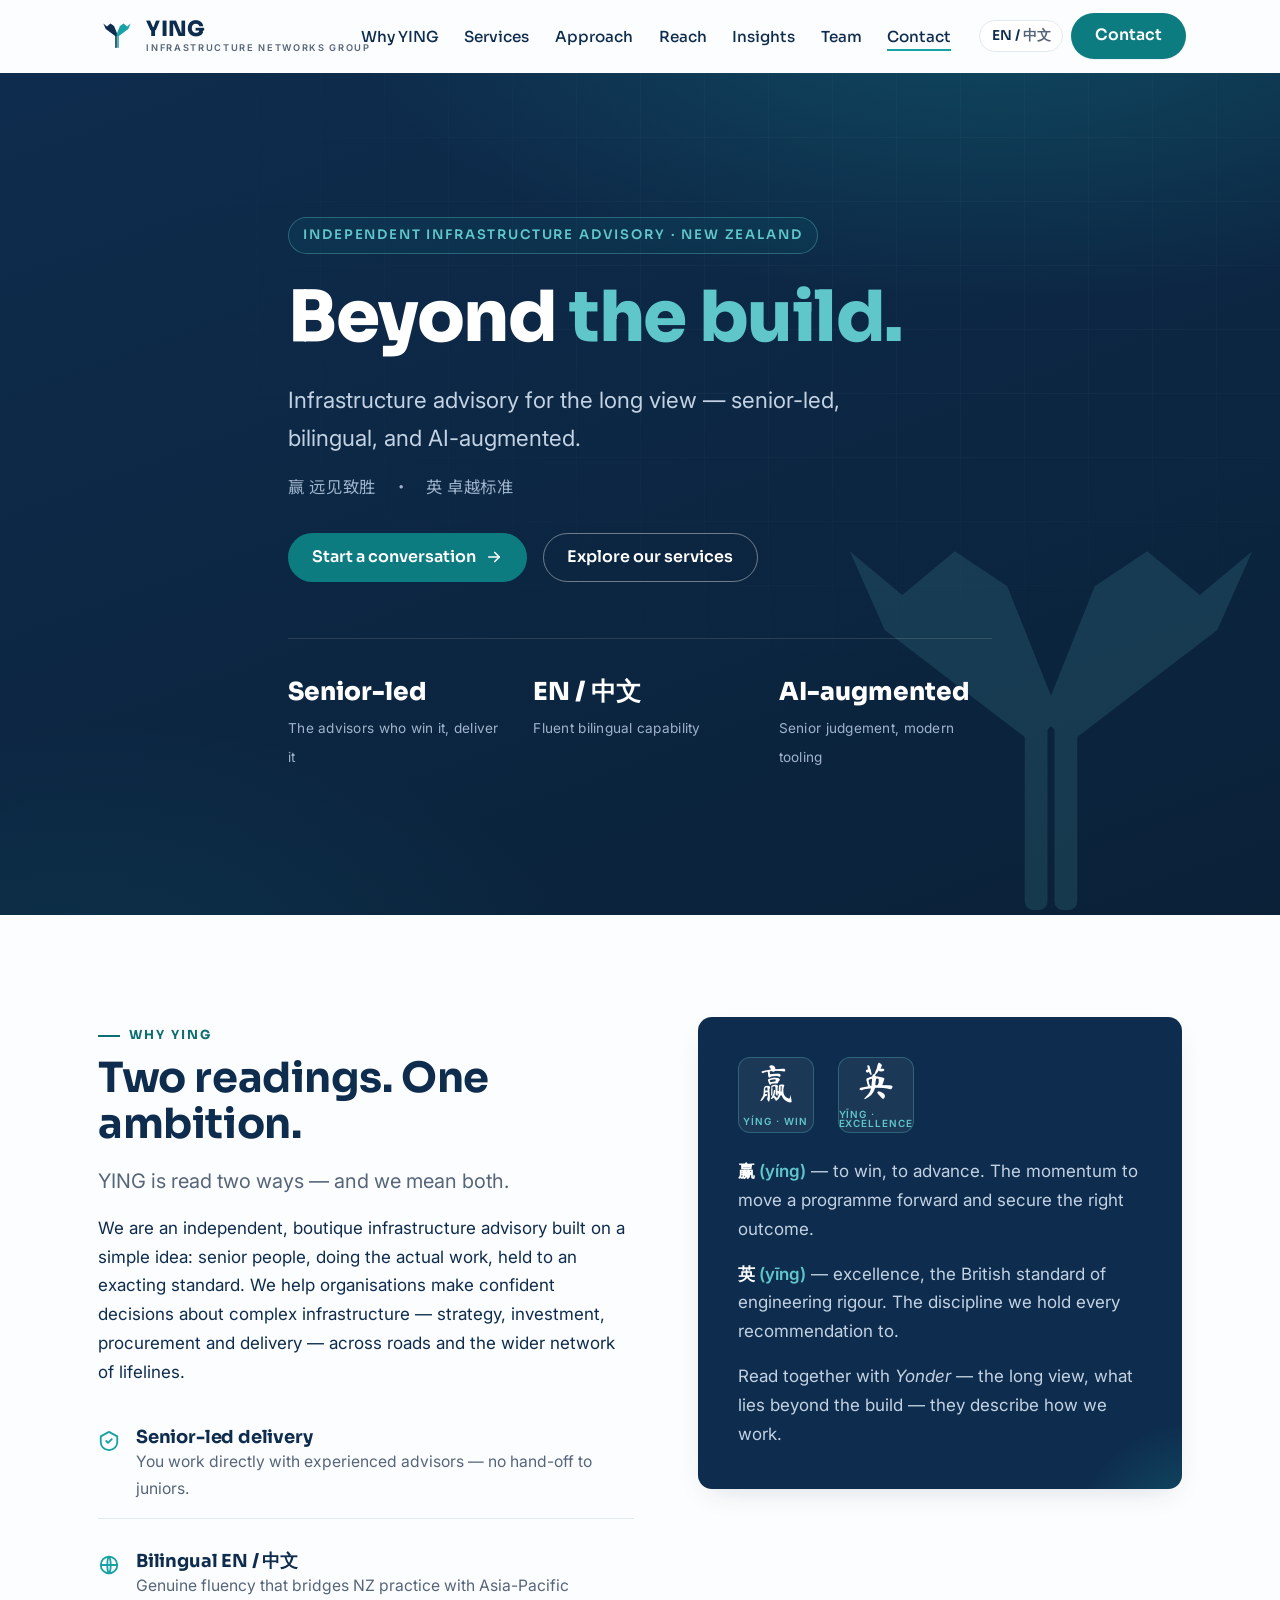
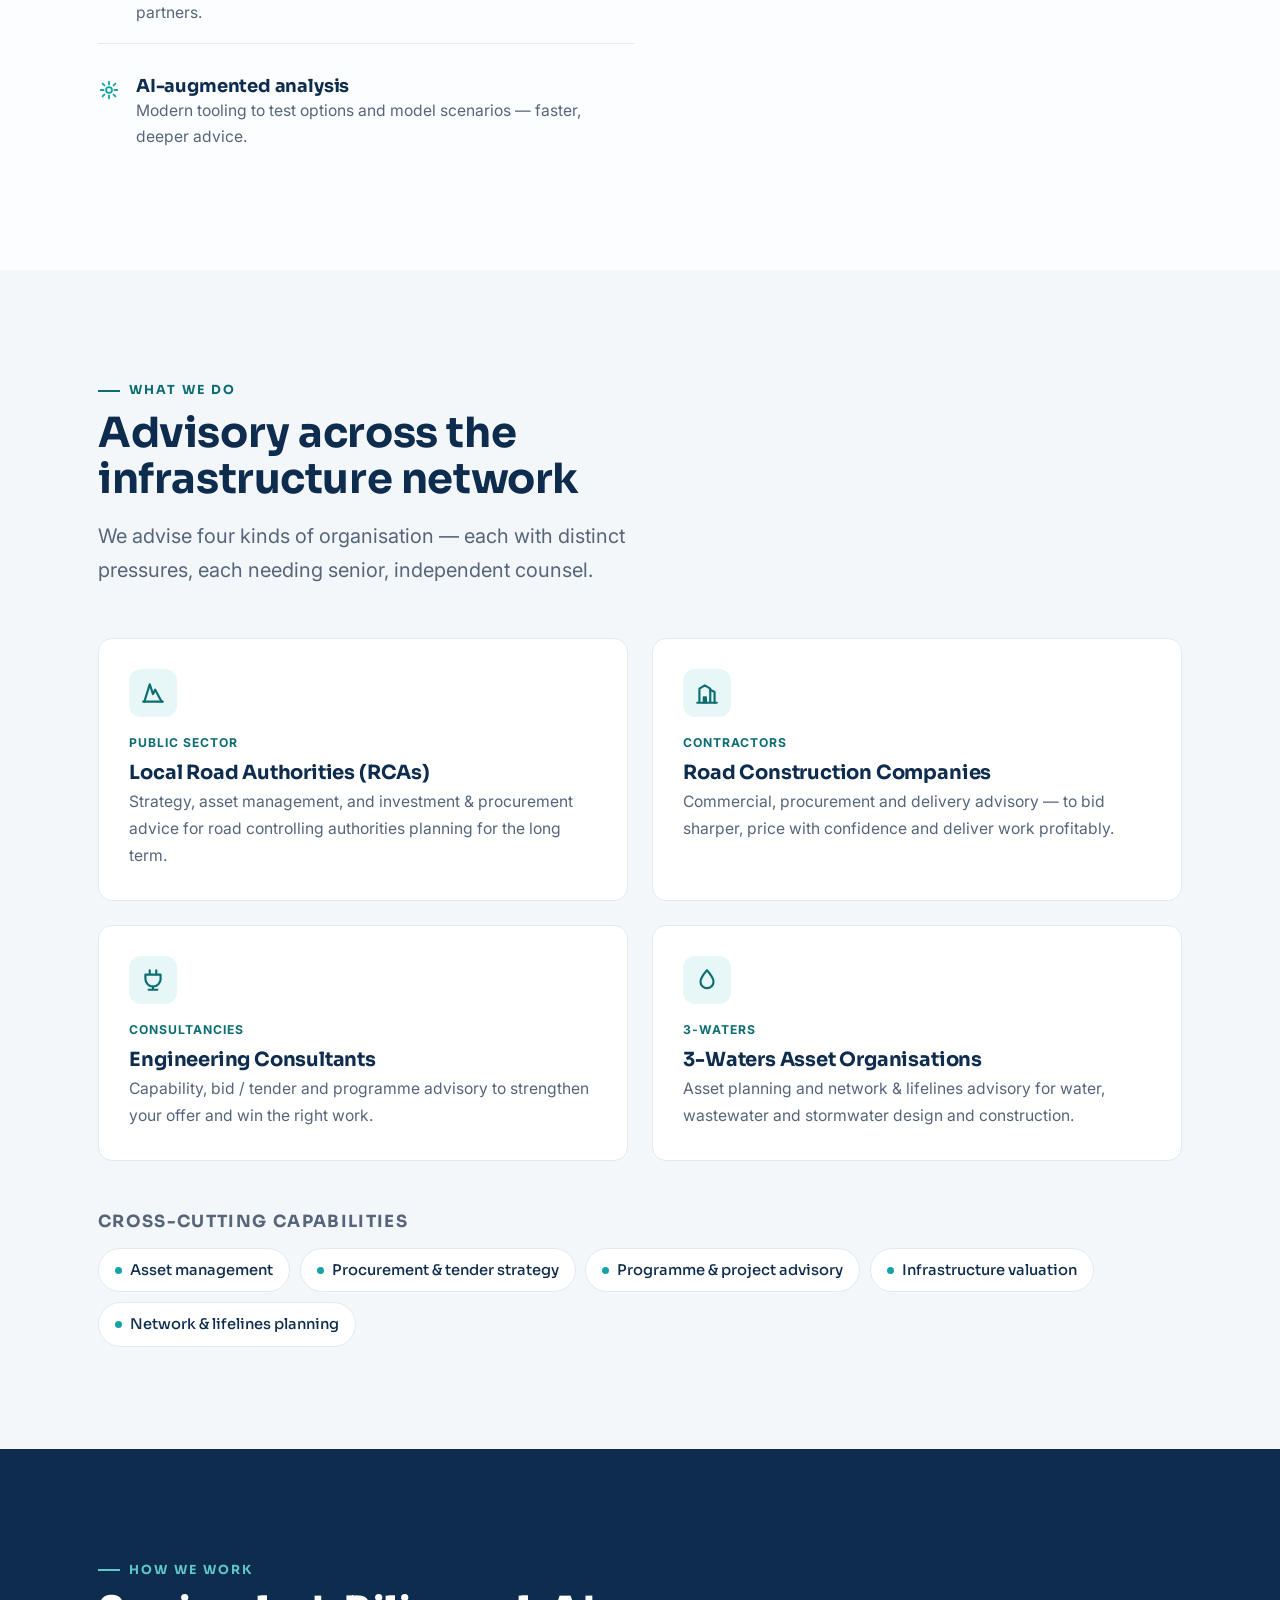
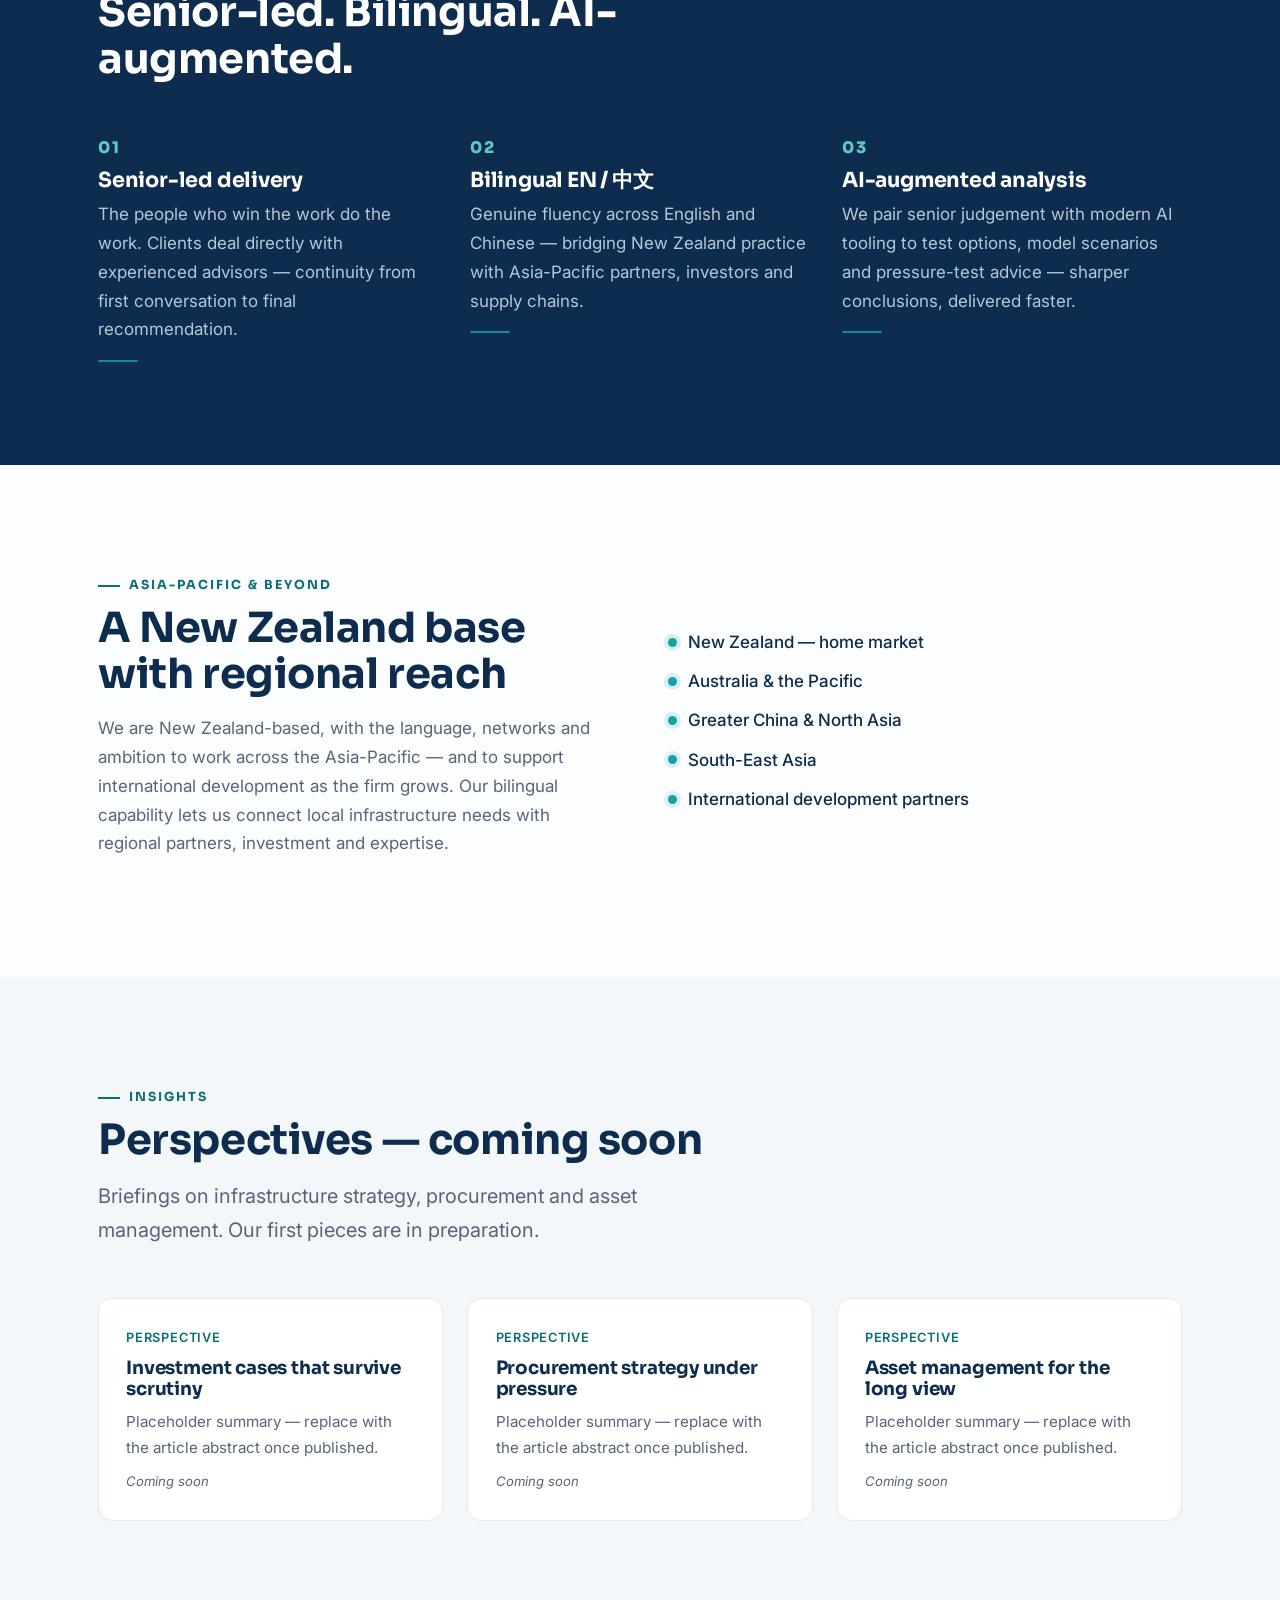
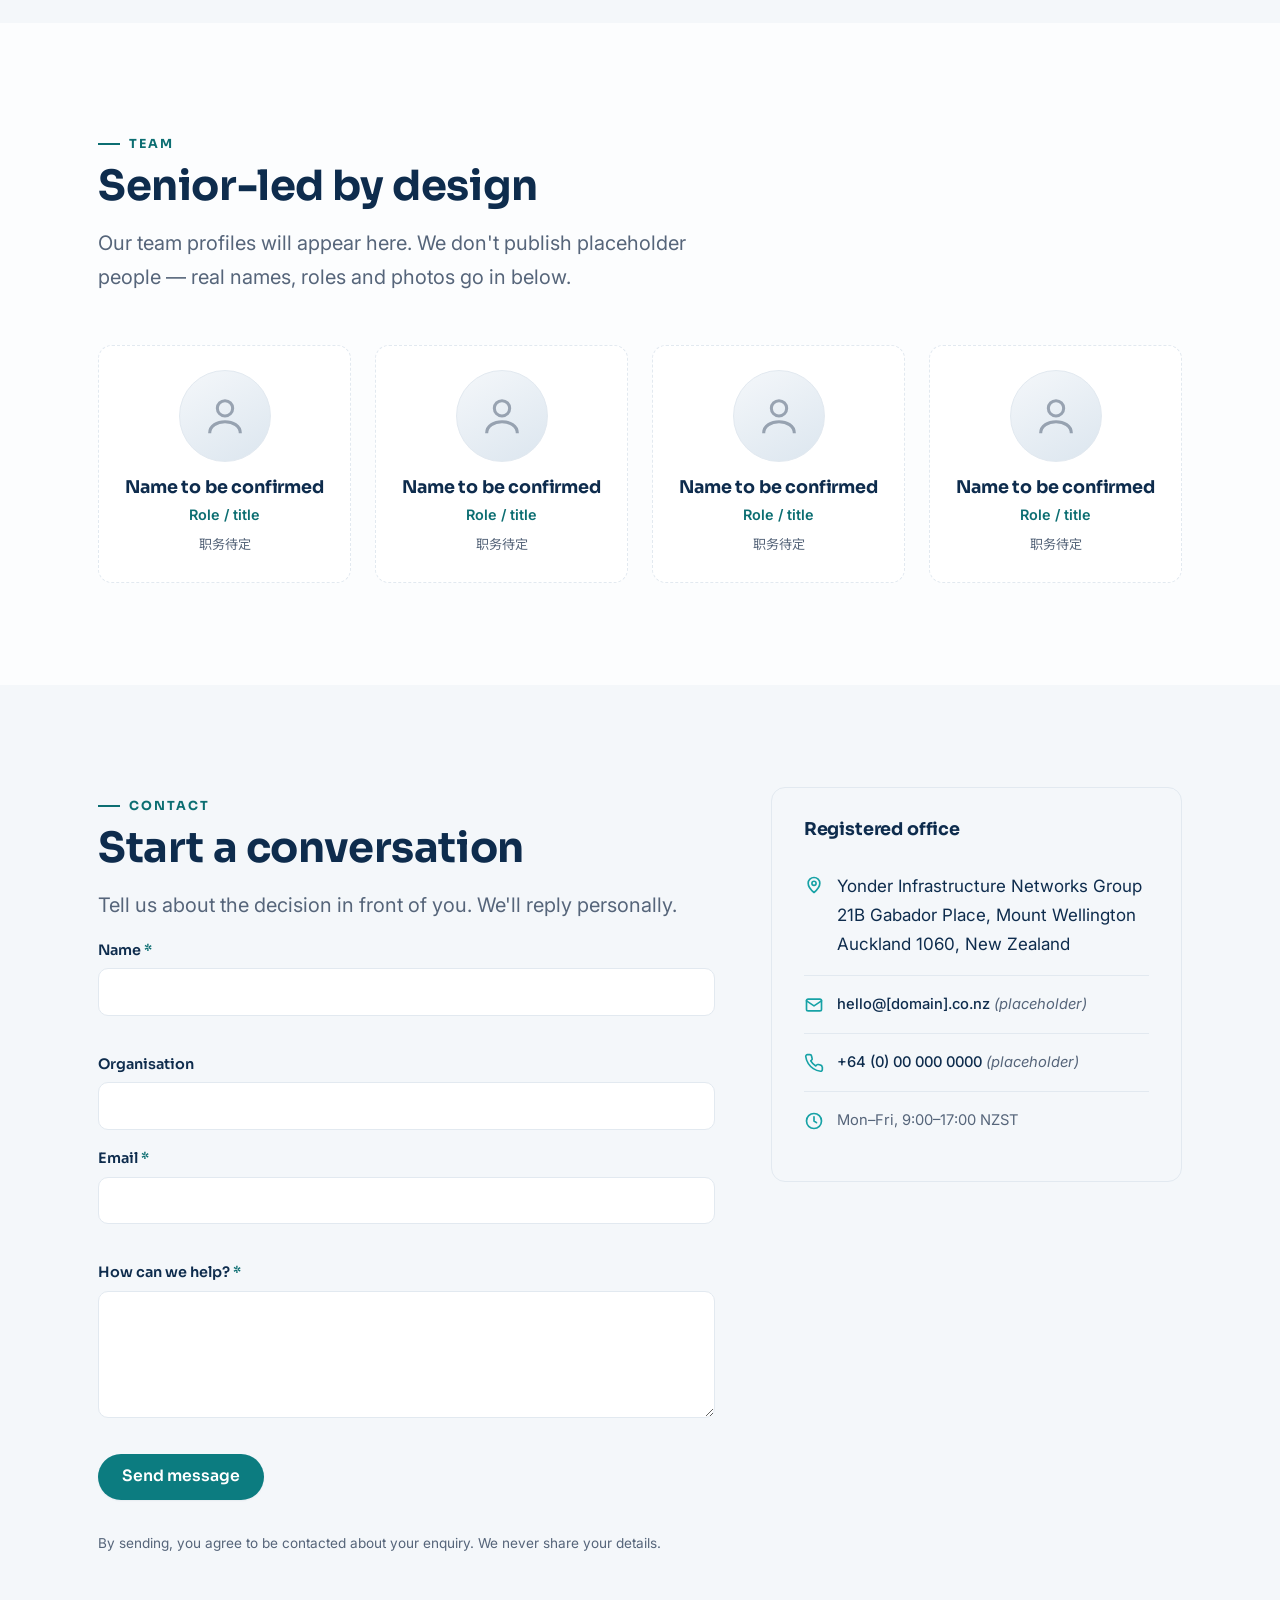
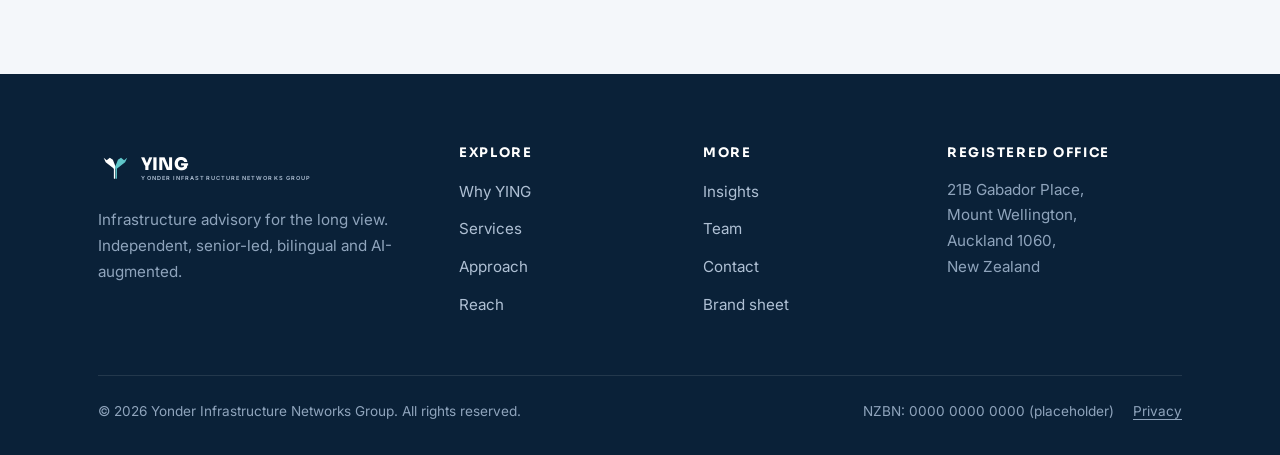
==== commit 0fae20e4: "Redesign logo: two-tone winged Y, brush 赢 (Ma Shan Zheng) Replaces the ascending-Y mark with a forke" ====
--- a/index.html
+++ b/index.html
@@ -36,7 +36,7 @@
   <!-- ===== Fonts (Google Fonts, OFL) ===== -->
   <link rel="preconnect" href="https://fonts.googleapis.com" />
   <link rel="preconnect" href="https://fonts.gstatic.com" crossorigin />
-  <link href="https://fonts.googleapis.com/css2?family=Inter:wght@400;500;600;700&family=Sora:wght@500;600;700;800&family=Noto+Sans+SC:wght@400;500;700&display=swap" rel="stylesheet" />
+  <link href="https://fonts.googleapis.com/css2?family=Inter:wght@400;500;600;700&family=Sora:wght@500;600;700;800&family=Noto+Sans+SC:wght@400;500;700&family=Ma+Shan+Zheng&display=swap" rel="stylesheet" />
 
   <link rel="stylesheet" href="assets/css/styles.css" />
 
@@ -72,11 +72,10 @@
       <a class="brand" href="#top" aria-label="YING — Yonder Infrastructure Networks Group, home">
         <!-- Inline monogram mark (matches brand/logo-monogram.svg) -->
         <svg class="brand__mark" viewBox="0 0 64 64" aria-hidden="true" focusable="false">
-          <g fill="none" stroke="#0E2C4D" stroke-width="7" stroke-linecap="round" stroke-linejoin="round">
-            <path d="M15 16 L32 36"/><path d="M49 14 L32 36"/><path d="M32 36 L32 50"/>
-          </g>
-          <path d="M12 50 H52" fill="none" stroke="#17A2A6" stroke-width="5" stroke-linecap="round"/>
-          <circle cx="32" cy="36" r="5.2" fill="#17A2A6"/>
+          <polygon points="9,11 15,16 21,11 27,15 33,30 30,33 13,20" fill="#0E2C4D"/>
+          <polygon points="55,11 49,16 43,11 37,15 31,30 34,33 51,20" fill="#17A2A6"/>
+          <rect x="29" y="30.5" width="2.6" height="21.5" rx="1" fill="#0E2C4D"/>
+          <rect x="32.4" y="30.5" width="2.6" height="21.5" rx="1" fill="#17A2A6"/>
         </svg>
         <span class="brand__type">
           <span class="brand__name">YING</span>
@@ -131,11 +130,10 @@
       <div class="hero__grid" aria-hidden="true"></div>
       <!-- Oversized watermark of the mark -->
       <svg class="hero__watermark" viewBox="0 0 64 64" aria-hidden="true">
-        <g fill="none" stroke="#5FC6C9" stroke-width="6" stroke-linecap="round" stroke-linejoin="round">
-          <path d="M15 16 L32 36"/><path d="M49 14 L32 36"/><path d="M32 36 L32 50"/>
-        </g>
-        <path d="M12 50 H52" fill="none" stroke="#5FC6C9" stroke-width="4.5" stroke-linecap="round"/>
-        <circle cx="32" cy="36" r="5" fill="#5FC6C9"/>
+        <polygon points="9,11 15,16 21,11 27,15 33,30 30,33 13,20" fill="#5FC6C9"/>
+        <polygon points="55,11 49,16 43,11 37,15 31,30 34,33 51,20" fill="#5FC6C9"/>
+        <rect x="29" y="30.5" width="2.6" height="21.5" rx="1" fill="#5FC6C9"/>
+        <rect x="32.4" y="30.5" width="2.6" height="21.5" rx="1" fill="#5FC6C9"/>
       </svg>
 
       <div class="container hero__inner">
@@ -446,15 +444,14 @@
         <div class="footer__brand">
           <!-- Reversed (white) lockup -->
           <svg class="footer-logo" viewBox="0 0 430 88" role="img" aria-label="YING — Yonder Infrastructure Networks Group">
-            <g transform="translate(6,12)">
-              <g fill="none" stroke="#FFFFFF" stroke-width="7" stroke-linecap="round" stroke-linejoin="round">
-                <path d="M15 16 L32 36"/><path d="M49 14 L32 36"/><path d="M32 36 L32 50"/>
-              </g>
-              <path d="M12 50 H52" fill="none" stroke="#5FC6C9" stroke-width="5" stroke-linecap="round"/>
-              <circle cx="32" cy="36" r="5.2" fill="#5FC6C9"/>
+            <g transform="translate(2,12)">
+              <polygon points="9,11 15,16 21,11 27,15 33,30 30,33 13,20" fill="#FFFFFF"/>
+              <polygon points="55,11 49,16 43,11 37,15 31,30 34,33 51,20" fill="#5FC6C9"/>
+              <rect x="29" y="30.5" width="2.6" height="21.5" rx="1" fill="#FFFFFF"/>
+              <rect x="32.4" y="30.5" width="2.6" height="21.5" rx="1" fill="#5FC6C9"/>
             </g>
-            <text x="88" y="47" font-family="Sora, sans-serif" font-size="34" font-weight="800" letter-spacing="0.5" fill="#FFFFFF">YING</text>
-            <text x="89" y="67" font-family="Inter, sans-serif" font-size="11" font-weight="600" letter-spacing="2.1" fill="#AFC0D4">YONDER INFRASTRUCTURE NETWORKS GROUP</text>
+            <text x="84" y="47" font-family="Sora, sans-serif" font-size="34" font-weight="800" letter-spacing="0.5" fill="#FFFFFF">YING</text>
+            <text x="85" y="67" font-family="Inter, sans-serif" font-size="11" font-weight="600" letter-spacing="2.1" fill="#AFC0D4">YONDER INFRASTRUCTURE NETWORKS GROUP</text>
           </svg>
           <p data-en="Infrastructure advisory for the long view. Independent, senior-led, bilingual and AI-augmented." data-zh="着眼长远的基础设施咨询。独立、资深主导、双语、AI 赋能。">Infrastructure advisory for the long view. Independent, senior-led, bilingual and AI-augmented.</p>
         </div>
--- a/assets/css/styles.css
+++ b/assets/css/styles.css
@@ -25,6 +25,7 @@
   --font-head: "Sora", "Segoe UI", system-ui, -apple-system, sans-serif;
   --font-body: "Inter", "Segoe UI", system-ui, -apple-system, sans-serif;
   --font-cjk:  "Noto Sans SC", "PingFang SC", "Microsoft YaHei", sans-serif;
+  --font-brush: "Ma Shan Zheng", "KaiTi", "STKaiti", cursive;  /* calligraphic — brand 赢/英 display only */
 
   /* Spacing scale (8px base) */
   --s-1: 0.5rem;  --s-2: 1rem;   --s-3: 1.5rem;  --s-4: 2rem;
@@ -256,7 +257,7 @@
 .story-card::after { content:""; position:absolute; inset:auto -30% -40% auto; width: 260px; height: 260px; border-radius: 50%; background: radial-gradient(circle, rgba(23,162,166,.35), transparent 70%); }
 .glyph-row { display: flex; gap: var(--s-3); margin-bottom: var(--s-3); position: relative; z-index: 1; }
 .glyph {
-  font-family: var(--font-cjk); font-size: 2.6rem; font-weight: 700; line-height: 1; color: #fff;
+  font-family: var(--font-brush); font-size: 2.5rem; font-weight: 400; line-height: 1; color: #fff;
   background: rgba(255,255,255,.06); border: 1px solid rgba(95,198,201,.3); border-radius: 12px;
   width: 76px; height: 76px; display: grid; place-items: center; flex: none;
 }
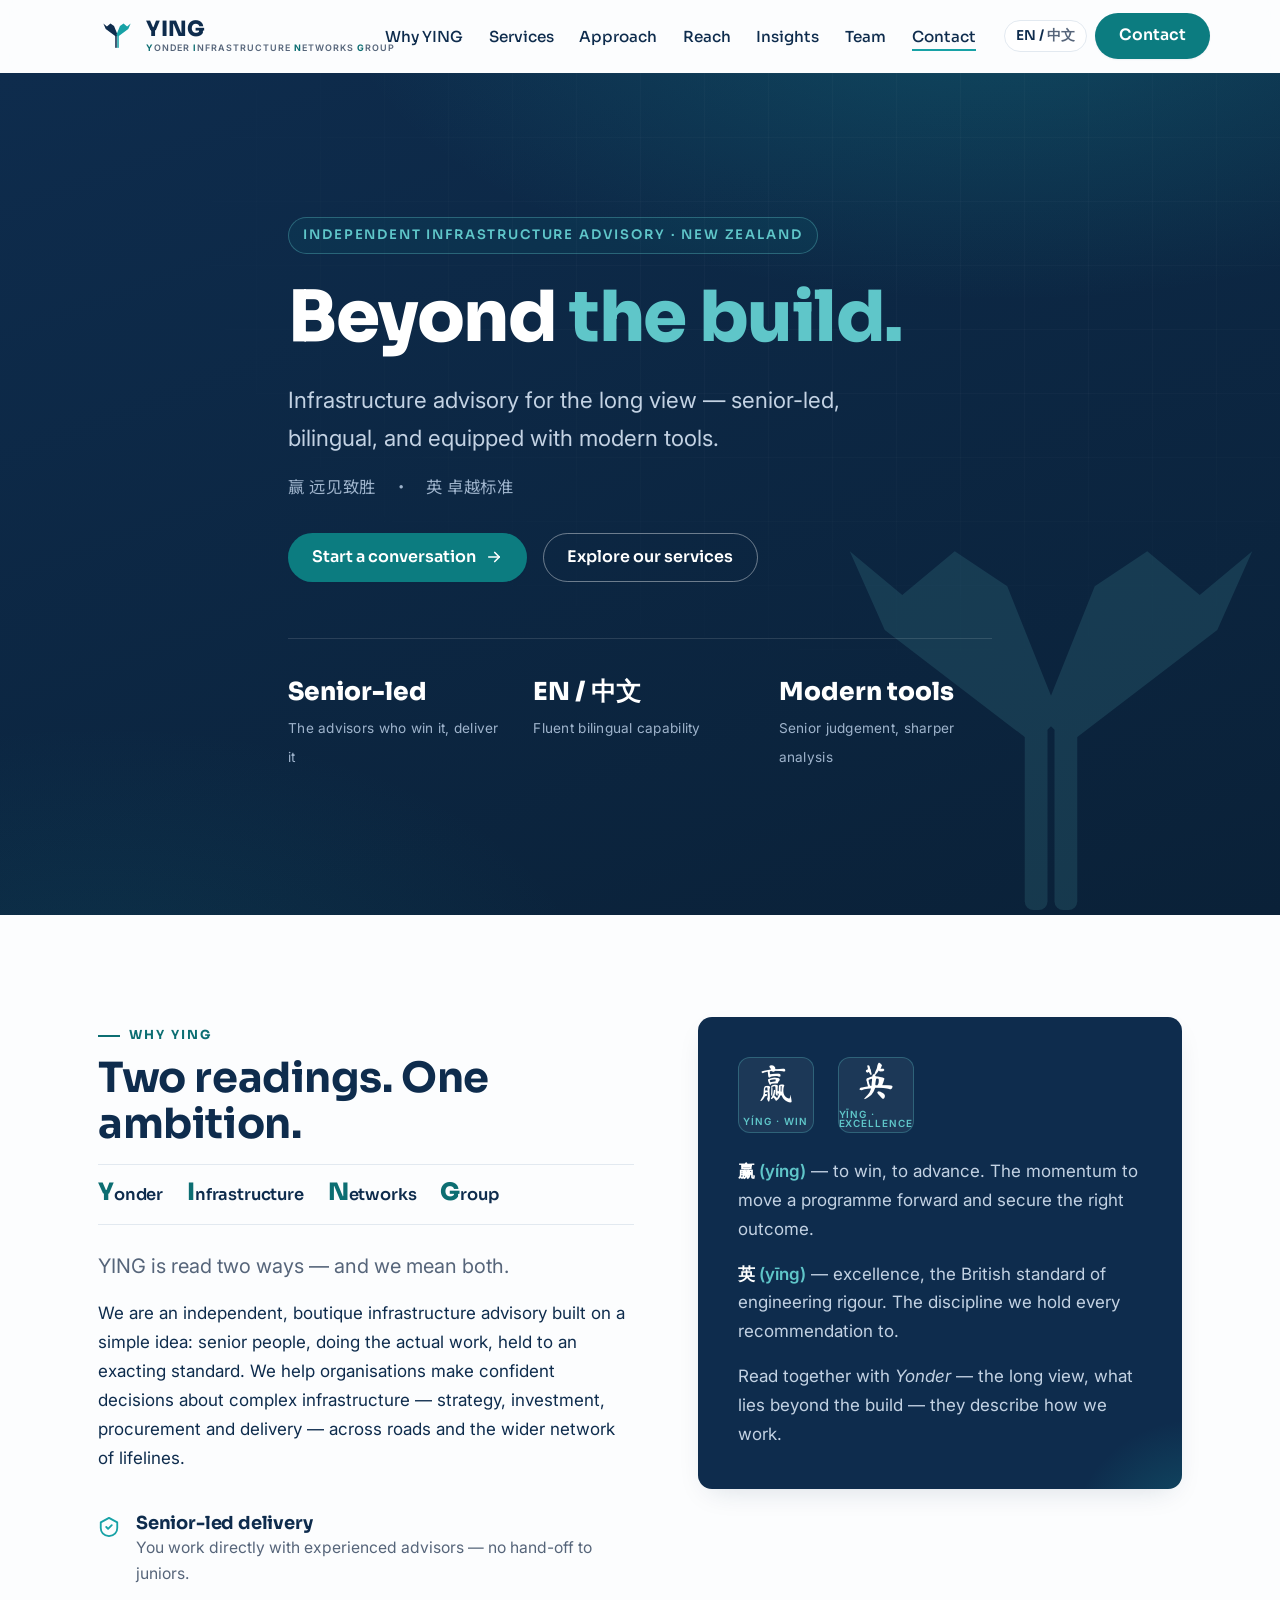
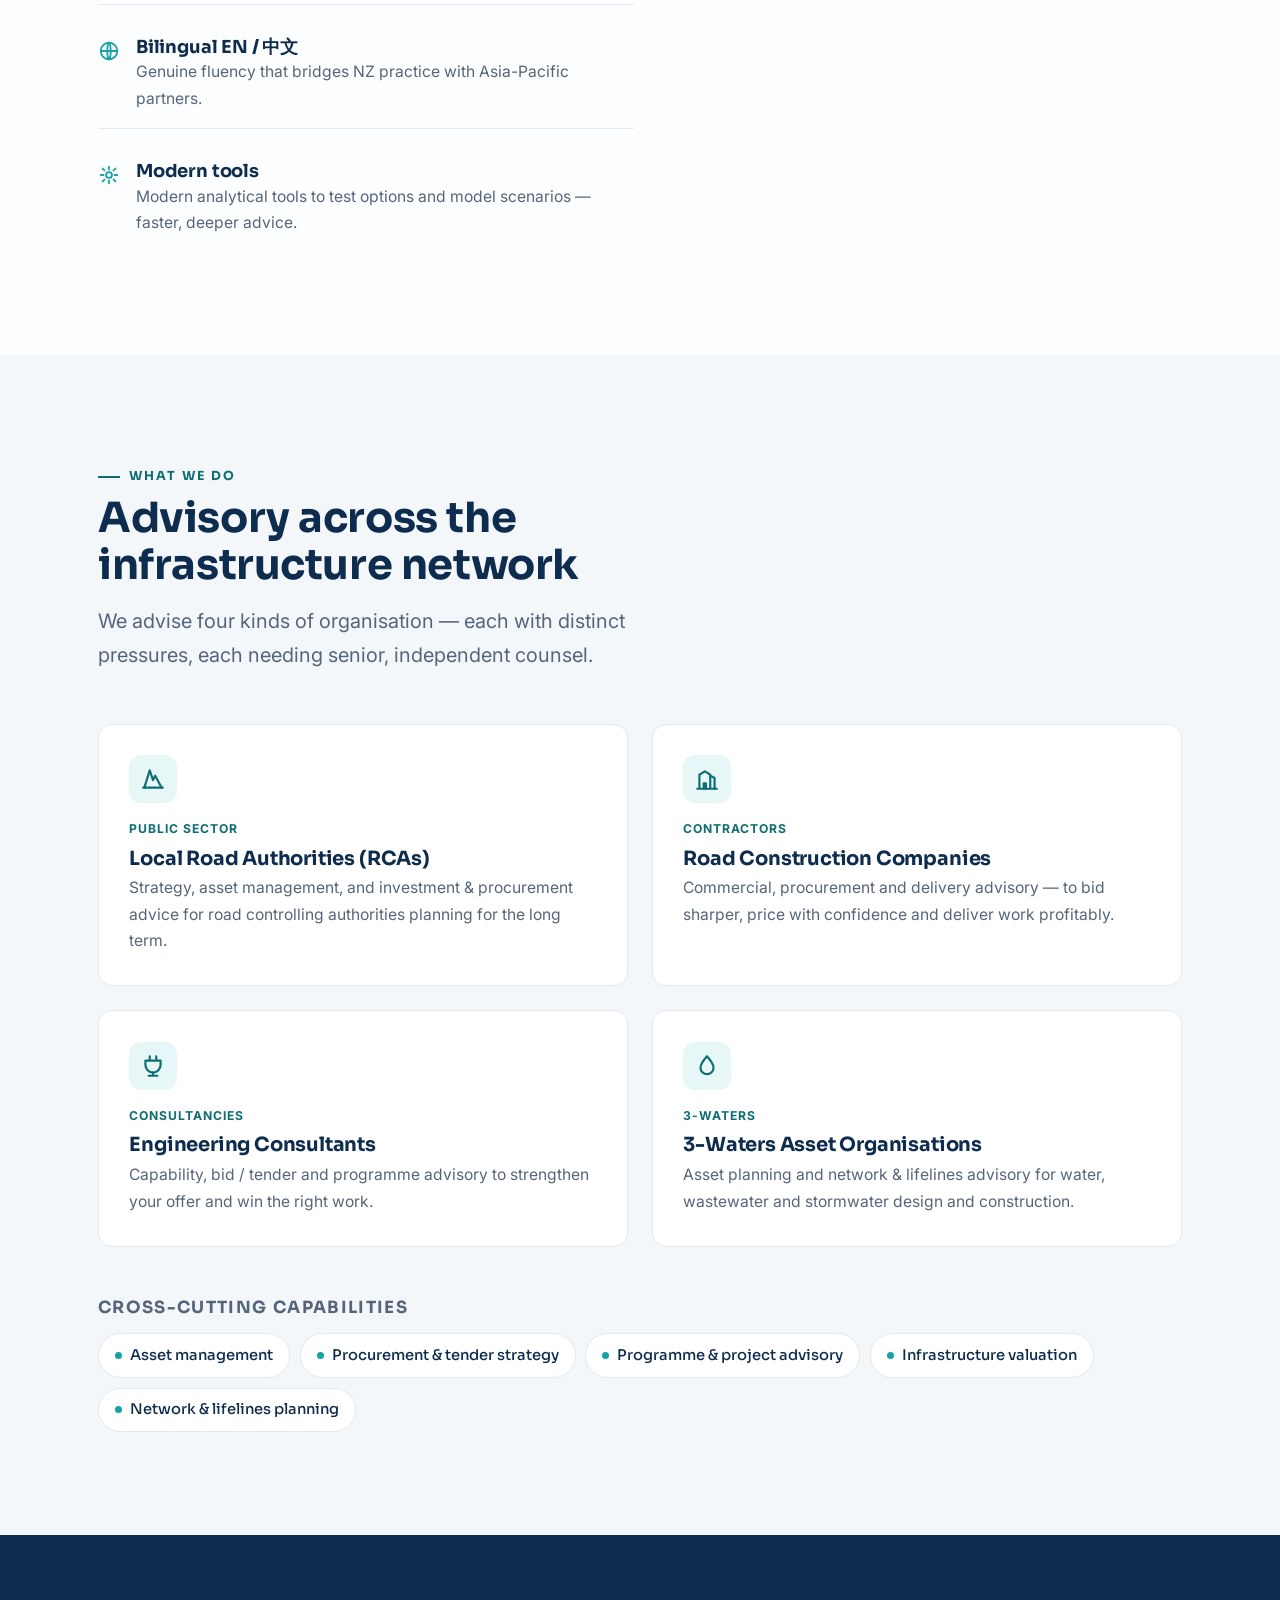
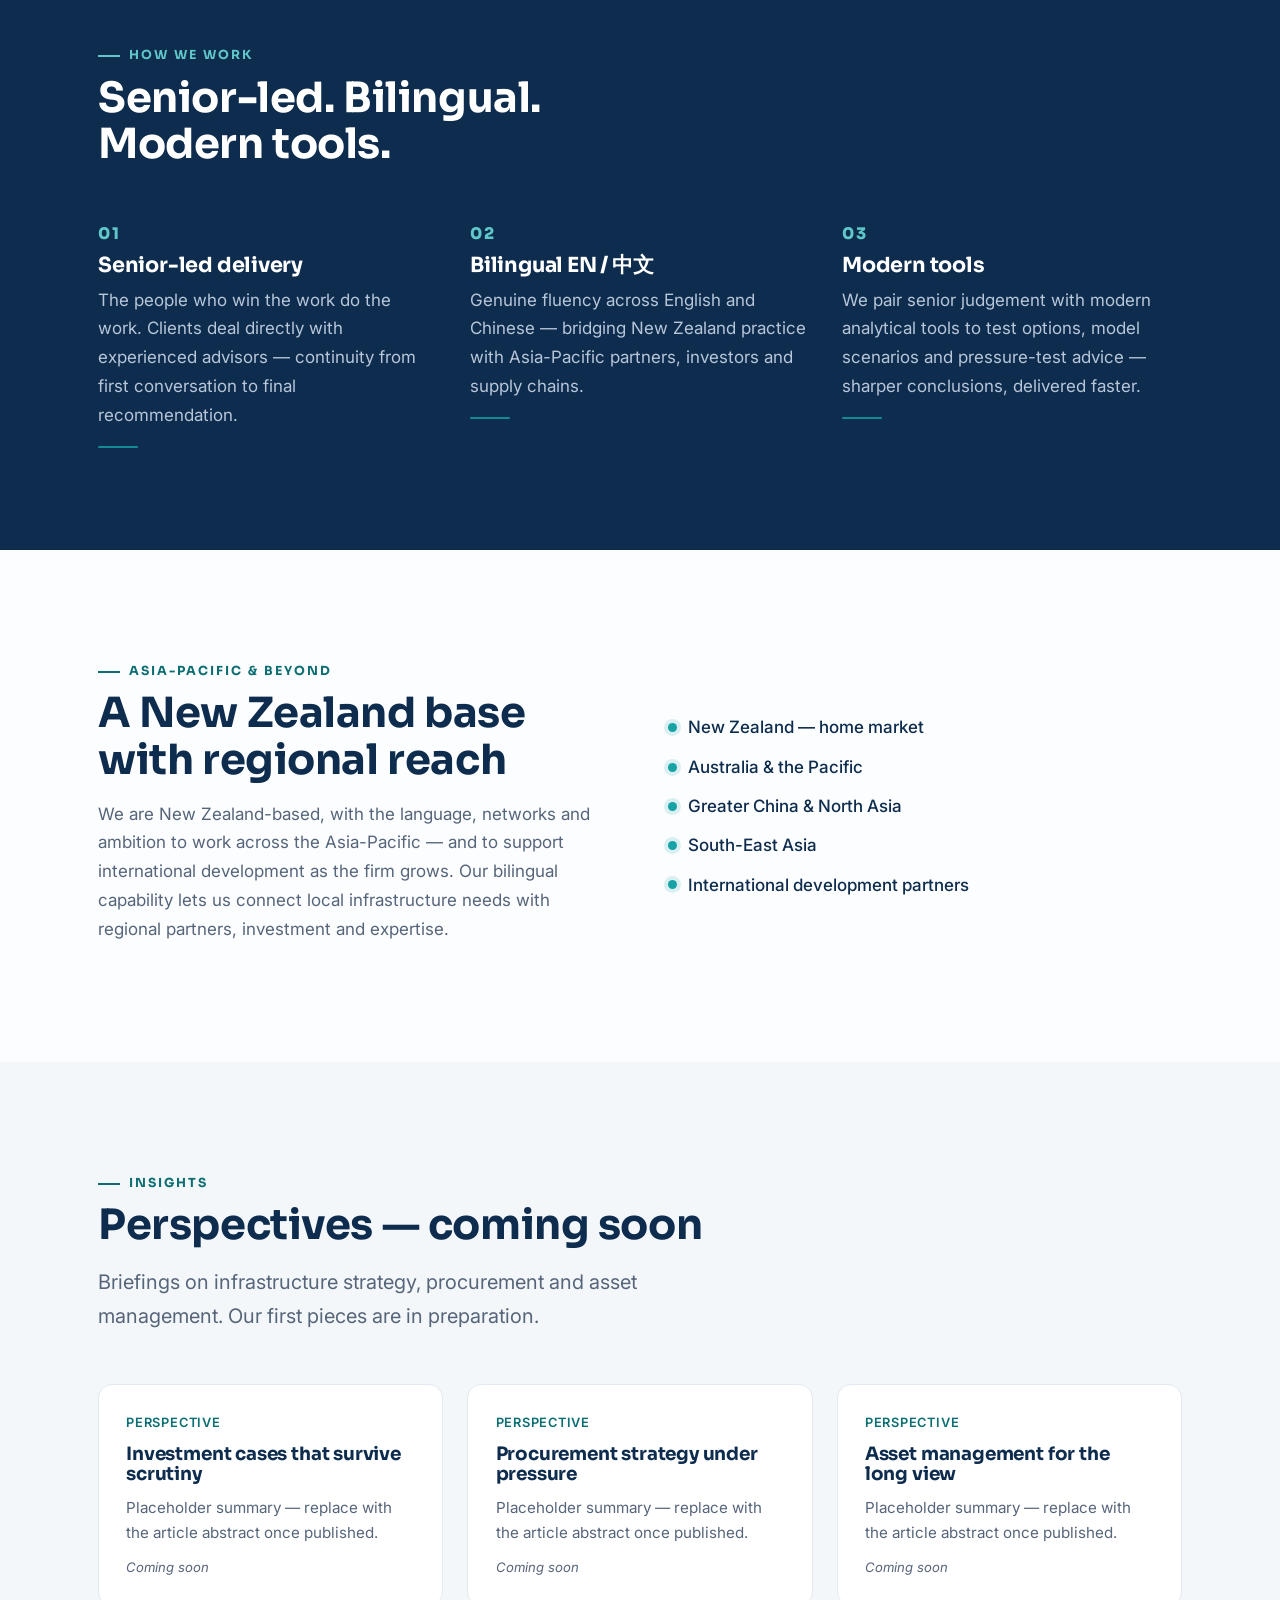
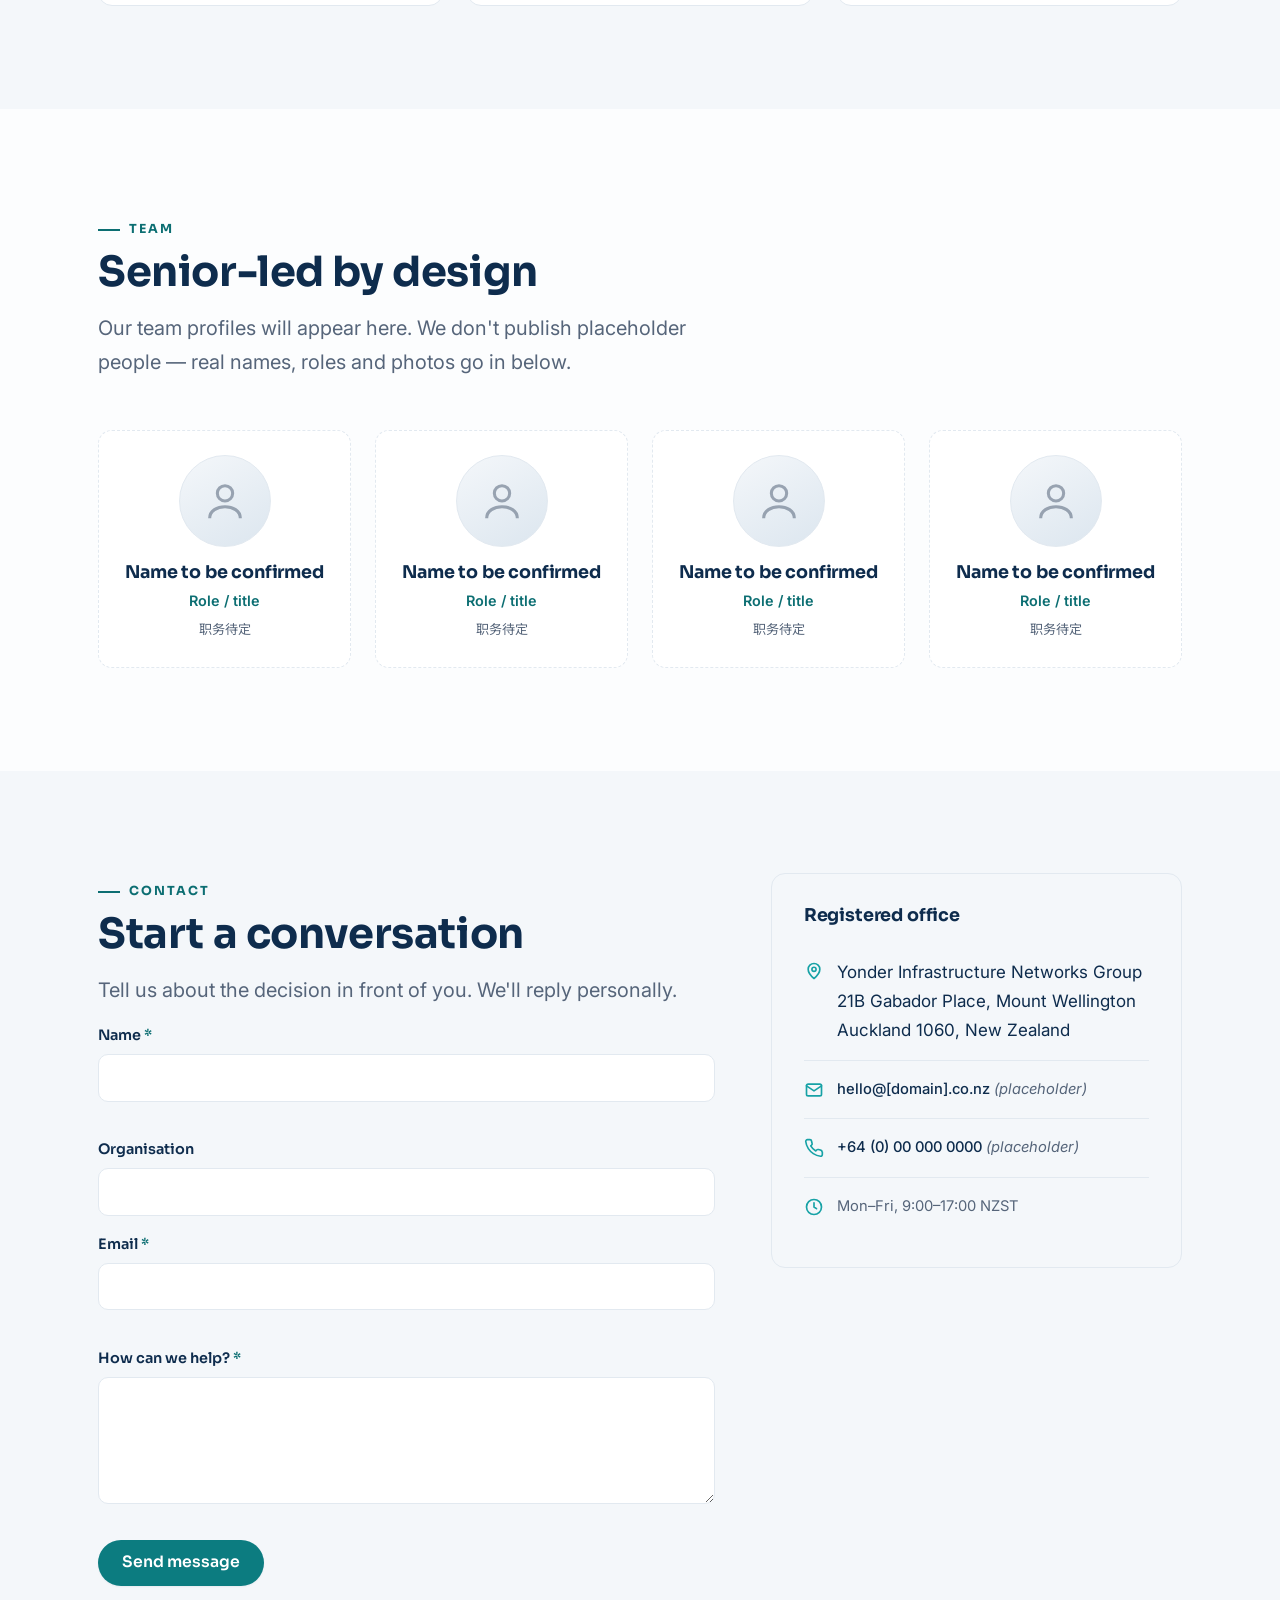
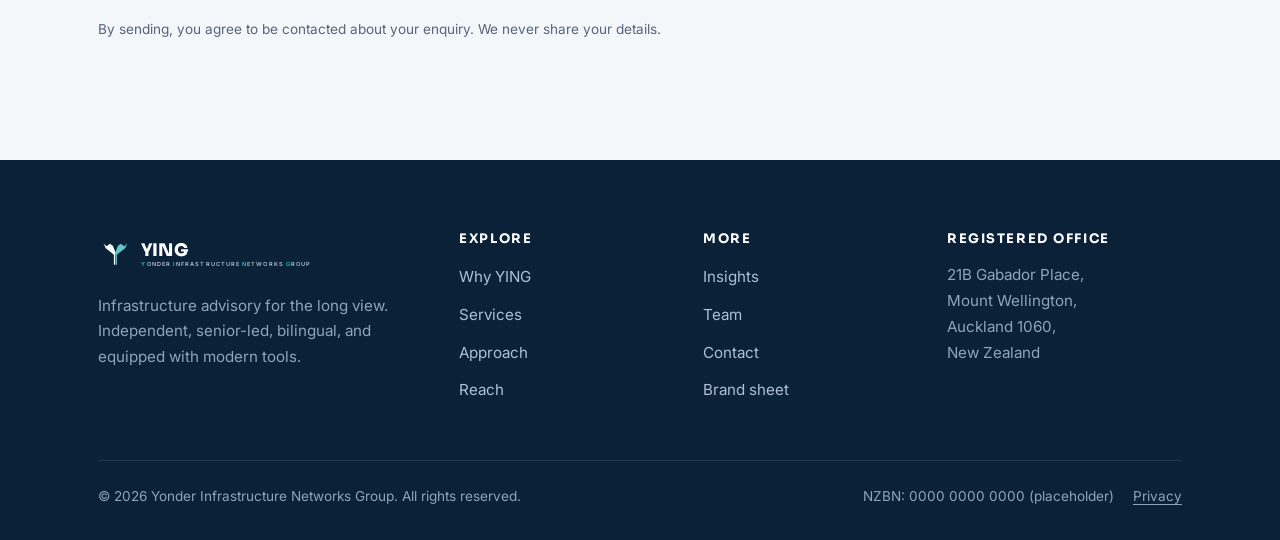
==== commit 7c43b1b6: "Clarify YING↔full-name linkage; remove all AI references - Header logo now shows the full 'Yonder In" ====
--- a/index.html
+++ b/index.html
@@ -7,7 +7,7 @@
 
   <!-- ===== SEO ===== -->
   <title>YING — Yonder Infrastructure Networks Group | Infrastructure advisory for the long view</title>
-  <meta name="description" content="Yonder Infrastructure Networks Group (YING) is an independent, senior-led infrastructure advisory firm in New Zealand — bilingual English / 中文 and AI-augmented. Advisory for road authorities, construction, engineering consultants and 3-Waters." />
+  <meta name="description" content="Yonder Infrastructure Networks Group (YING) is an independent, senior-led infrastructure advisory firm in New Zealand — bilingual English / 中文, with modern analytical tools. Advisory for road authorities, construction, engineering consultants and 3-Waters." />
   <!-- TODO: confirm production domain, then set the canonical + og:url below. Placeholder used. -->
   <link rel="canonical" href="https://www.example-ying.co.nz/" />
   <meta name="robots" content="index, follow" />
@@ -16,7 +16,7 @@
   <meta property="og:type" content="website" />
   <meta property="og:site_name" content="YING — Yonder Infrastructure Networks Group" />
   <meta property="og:title" content="YING — Infrastructure advisory for the long view" />
-  <meta property="og:description" content="Independent, senior-led, bilingual (EN / 中文), AI-augmented infrastructure advisory. New Zealand-based with Asia-Pacific reach." />
+  <meta property="og:description" content="Independent, senior-led, bilingual (EN / 中文) infrastructure advisory with modern analytical tools. New Zealand-based with Asia-Pacific reach." />
   <meta property="og:url" content="https://www.example-ying.co.nz/" />
   <!-- og-image.png is generated from the brand assets; see README. 1200×630. -->
   <meta property="og:image" content="https://www.example-ying.co.nz/assets/img/og-image.png" />
@@ -25,7 +25,7 @@
   <meta property="og:locale:alternate" content="zh_CN" />
   <meta name="twitter:card" content="summary_large_image" />
   <meta name="twitter:title" content="YING — Infrastructure advisory for the long view" />
-  <meta name="twitter:description" content="Independent, senior-led, bilingual (EN / 中文), AI-augmented infrastructure advisory based in New Zealand." />
+  <meta name="twitter:description" content="Independent, senior-led, bilingual (EN / 中文) infrastructure advisory based in New Zealand, with modern analytical tools." />
   <meta name="twitter:image" content="https://www.example-ying.co.nz/assets/img/og-image.png" />
 
   <!-- ===== Icons / manifest ===== -->
@@ -47,7 +47,7 @@
     "@type": "ProfessionalService",
     "name": "Yonder Infrastructure Networks Group",
     "alternateName": "YING",
-    "description": "Independent, senior-led infrastructure business advisory. Bilingual English / Chinese and AI-augmented. New Zealand-based with Asia-Pacific reach.",
+    "description": "Independent, senior-led infrastructure business advisory. Bilingual English / Chinese, with modern analytical tools. New Zealand-based with Asia-Pacific reach.",
     "url": "https://www.example-ying.co.nz/",
     "areaServed": ["New Zealand", "Asia-Pacific"],
     "knowsLanguage": ["en", "zh"],
@@ -79,7 +79,7 @@
         </svg>
         <span class="brand__type">
           <span class="brand__name">YING</span>
-          <span class="brand__sub">Infrastructure Networks Group</span>
+          <span class="brand__sub"><span class="i">Y</span>onder <span class="i">I</span>nfrastructure <span class="i">N</span>etworks <span class="i">G</span>roup</span>
         </span>
       </a>
 
@@ -140,7 +140,7 @@
         <p class="hero__kicker" data-en="Independent infrastructure advisory · New Zealand" data-zh="独立基础设施咨询 · 新西兰">Independent infrastructure advisory · New Zealand</p>
         <!-- Split into leaf spans so the accent survives the language swap (textContent-only). -->
         <h1 id="hero-title"><span data-en="Beyond " data-zh="远见 · ">Beyond </span><span class="accent" data-en="the build." data-zh="致胜">the build.</span></h1>
-        <p class="hero__lead" data-en="Infrastructure advisory for the long view — senior-led, bilingual, and AI-augmented." data-zh="着眼长远的基础设施咨询——资深主导、双语服务、AI 赋能。">Infrastructure advisory for the long view — senior-led, bilingual, and AI-augmented.</p>
+        <p class="hero__lead" data-en="Infrastructure advisory for the long view — senior-led, bilingual, and equipped with modern tools." data-zh="着眼长远的基础设施咨询——资深主导、双语服务、善用现代工具。">Infrastructure advisory for the long view — senior-led, bilingual, and equipped with modern tools.</p>
         <p class="hero__cjk cjk">赢 远见致胜　·　英 卓越标准</p>
         <div class="hero__cta">
           <a class="btn btn--primary" href="#contact">
@@ -154,7 +154,7 @@
         <div class="hero__stats" role="list">
           <div class="hero__stat" role="listitem"><span class="n">Senior-led</span><span class="l" data-en="The advisors who win it, deliver it" data-zh="赢得项目者，亲自交付">The advisors who win it, deliver it</span></div>
           <div class="hero__stat" role="listitem"><span class="n">EN / 中文</span><span class="l" data-en="Fluent bilingual capability" data-zh="流利的中英双语能力">Fluent bilingual capability</span></div>
-          <div class="hero__stat" role="listitem"><span class="n">AI-augmented</span><span class="l" data-en="Senior judgement, modern tooling" data-zh="资深判断，现代工具">Senior judgement, modern tooling</span></div>
+          <div class="hero__stat" role="listitem"><span class="n">Modern tools</span><span class="l" data-en="Senior judgement, sharper analysis" data-zh="资深判断，更敏锐的分析">Senior judgement, sharper analysis</span></div>
         </div>
       </div>
     </section>
@@ -165,6 +165,13 @@
         <div class="reveal">
           <p class="eyebrow" data-en="Why YING" data-zh="关于 YING">Why YING</p>
           <h2 class="h2" id="about-title" data-en="Two readings. One ambition." data-zh="一名两义，志在致远。">Two readings. One ambition.</h2>
+          <!-- YING = the initials of the full company name -->
+          <ul class="acronym" aria-label="YING stands for Yonder Infrastructure Networks Group">
+            <li><span class="ini">Y</span>onder</li>
+            <li><span class="ini">I</span>nfrastructure</li>
+            <li><span class="ini">N</span>etworks</li>
+            <li><span class="ini">G</span>roup</li>
+          </ul>
           <!-- TODO(content): final approved English "about" copy. Below is original placeholder copy, safe to ship. -->
           <p class="lead" data-en="YING is read two ways — and we mean both." data-zh="YING 有两种读法——我们两者兼具。">YING is read two ways — and we mean both.</p>
           <p>We are an independent, boutique infrastructure advisory built on a simple idea: senior people, doing the actual work, held to an exacting standard. We help organisations make confident decisions about complex infrastructure — strategy, investment, procurement and delivery — across roads and the wider network of lifelines.</p>
@@ -179,7 +186,7 @@
             </li>
             <li class="pillar">
               <svg width="22" height="22" viewBox="0 0 24 24" fill="none" stroke="currentColor" stroke-width="2" stroke-linecap="round" stroke-linejoin="round" aria-hidden="true"><path d="M12 3v3m0 12v3M5 5l2 2m10 10 2 2M3 12h3m12 0h3M5 19l2-2m10-10 2-2"/><circle cx="12" cy="12" r="3.2"/></svg>
-              <div><h3 data-en="AI-augmented analysis" data-zh="AI 赋能分析">AI-augmented analysis</h3><p data-en="Modern tooling to test options and model scenarios — faster, deeper advice." data-zh="以现代工具检验方案、模拟情景——更快、更深入的建议。">Modern tooling to test options and model scenarios — faster, deeper advice.</p></div>
+              <div><h3 data-en="Modern tools" data-zh="现代工具">Modern tools</h3><p data-en="Modern analytical tools to test options and model scenarios — faster, deeper advice." data-zh="以现代分析工具检验方案、模拟情景——更快、更深入的建议。">Modern analytical tools to test options and model scenarios — faster, deeper advice.</p></div>
             </li>
           </ul>
         </div>
@@ -254,7 +261,7 @@
       <div class="container">
         <div class="section__head reveal">
           <p class="eyebrow" data-en="How we work" data-zh="工作方式">How we work</p>
-          <h2 class="h2" id="approach-title" data-en="Senior-led. Bilingual. AI-augmented." data-zh="资深主导 · 中英双语 · AI 赋能">Senior-led. Bilingual. AI-augmented.</h2>
+          <h2 class="h2" id="approach-title" data-en="Senior-led. Bilingual. Modern tools." data-zh="资深主导 · 中英双语 · 现代工具">Senior-led. Bilingual. Modern tools.</h2>
         </div>
         <div class="steps">
           <div class="step reveal">
@@ -271,8 +278,8 @@
           </div>
           <div class="step reveal">
             <span class="step__n">03</span>
-            <h3 data-en="AI-augmented analysis" data-zh="AI 赋能分析">AI-augmented analysis</h3>
-            <p data-en="We pair senior judgement with modern AI tooling to test options, model scenarios and pressure-test advice — sharper conclusions, delivered faster." data-zh="将资深判断与现代 AI 工具结合，检验方案、模拟情景、压力测试建议——结论更精准，交付更迅速。">We pair senior judgement with modern AI tooling to test options, model scenarios and pressure-test advice — sharper conclusions, delivered faster.</p>
+            <h3 data-en="Modern tools" data-zh="现代工具">Modern tools</h3>
+            <p data-en="We pair senior judgement with modern analytical tools to test options, model scenarios and pressure-test advice — sharper conclusions, delivered faster." data-zh="将资深判断与现代分析工具结合，检验方案、模拟情景、压力测试建议——结论更精准，交付更迅速。">We pair senior judgement with modern analytical tools to test options, model scenarios and pressure-test advice — sharper conclusions, delivered faster.</p>
             <div class="step__rule" aria-hidden="true"></div>
           </div>
         </div>
@@ -451,9 +458,9 @@
               <rect x="32.4" y="30.5" width="2.6" height="21.5" rx="1" fill="#5FC6C9"/>
             </g>
             <text x="84" y="47" font-family="Sora, sans-serif" font-size="34" font-weight="800" letter-spacing="0.5" fill="#FFFFFF">YING</text>
-            <text x="85" y="67" font-family="Inter, sans-serif" font-size="11" font-weight="600" letter-spacing="2.1" fill="#AFC0D4">YONDER INFRASTRUCTURE NETWORKS GROUP</text>
+            <text x="85" y="67" font-family="Inter, sans-serif" font-size="11" font-weight="600" letter-spacing="2.1" fill="#AFC0D4"><tspan fill="#2BC4C8">Y</tspan>ONDER <tspan fill="#2BC4C8">I</tspan>NFRASTRUCTURE <tspan fill="#2BC4C8">N</tspan>ETWORKS <tspan fill="#2BC4C8">G</tspan>ROUP</text>
           </svg>
-          <p data-en="Infrastructure advisory for the long view. Independent, senior-led, bilingual and AI-augmented." data-zh="着眼长远的基础设施咨询。独立、资深主导、双语、AI 赋能。">Infrastructure advisory for the long view. Independent, senior-led, bilingual and AI-augmented.</p>
+          <p data-en="Infrastructure advisory for the long view. Independent, senior-led, bilingual, and equipped with modern tools." data-zh="着眼长远的基础设施咨询。独立、资深主导、双语、善用现代工具。">Infrastructure advisory for the long view. Independent, senior-led, bilingual, and equipped with modern tools.</p>
         </div>
 
         <div class="footer__col">
--- a/assets/css/styles.css
+++ b/assets/css/styles.css
@@ -161,7 +161,8 @@
 .brand__mark { width: 38px; height: 38px; flex: none; }
 .brand__type { display: flex; flex-direction: column; line-height: 1; }
 .brand__name { font-family: var(--font-head); font-weight: 800; font-size: 1.32rem; color: var(--ink); letter-spacing: .01em; }
-.brand__sub { font-size: .58rem; font-weight: 600; letter-spacing: .18em; color: var(--slate); text-transform: uppercase; margin-top: 3px; white-space: nowrap; }
+.brand__sub { font-size: .56rem; font-weight: 600; letter-spacing: .11em; color: var(--slate); text-transform: uppercase; margin-top: 3px; white-space: nowrap; }
+.brand__sub .i { color: var(--teal-ink); font-weight: 700; }
 
 .nav { display: none; }
 .nav__list { display: flex; align-items: center; gap: clamp(.4rem, 1.6vw, 1.1rem); list-style: none; }
@@ -271,6 +272,11 @@
 .pillar svg { color: var(--teal); flex: none; margin-top: 3px; }
 .pillar h3 { font-size: 1.12rem; margin-bottom: 2px; }
 .pillar p { color: var(--slate); margin: 0; font-size: .98rem; }
+
+/* Acronym breakdown — YING = Yonder Infrastructure Networks Group */
+.acronym { list-style: none; display: flex; flex-wrap: wrap; gap: .55rem 1.5rem; margin: .25rem 0 var(--s-3); padding: var(--s-2) 0; border-top: 1px solid var(--mist); border-bottom: 1px solid var(--mist); }
+.acronym li { display: flex; align-items: baseline; font-family: var(--font-head); font-weight: 600; color: var(--ink); font-size: 1.02rem; letter-spacing: -0.01em; white-space: nowrap; }
+.acronym .ini { font-weight: 800; font-size: 1.5rem; color: var(--teal-ink); line-height: .9; }
 
 /* ---------- Grid of cards (Services) ---------- */
 .card-grid { display: grid; gap: clamp(1rem, 2.4vw, 1.5rem); grid-template-columns: 1fr; }
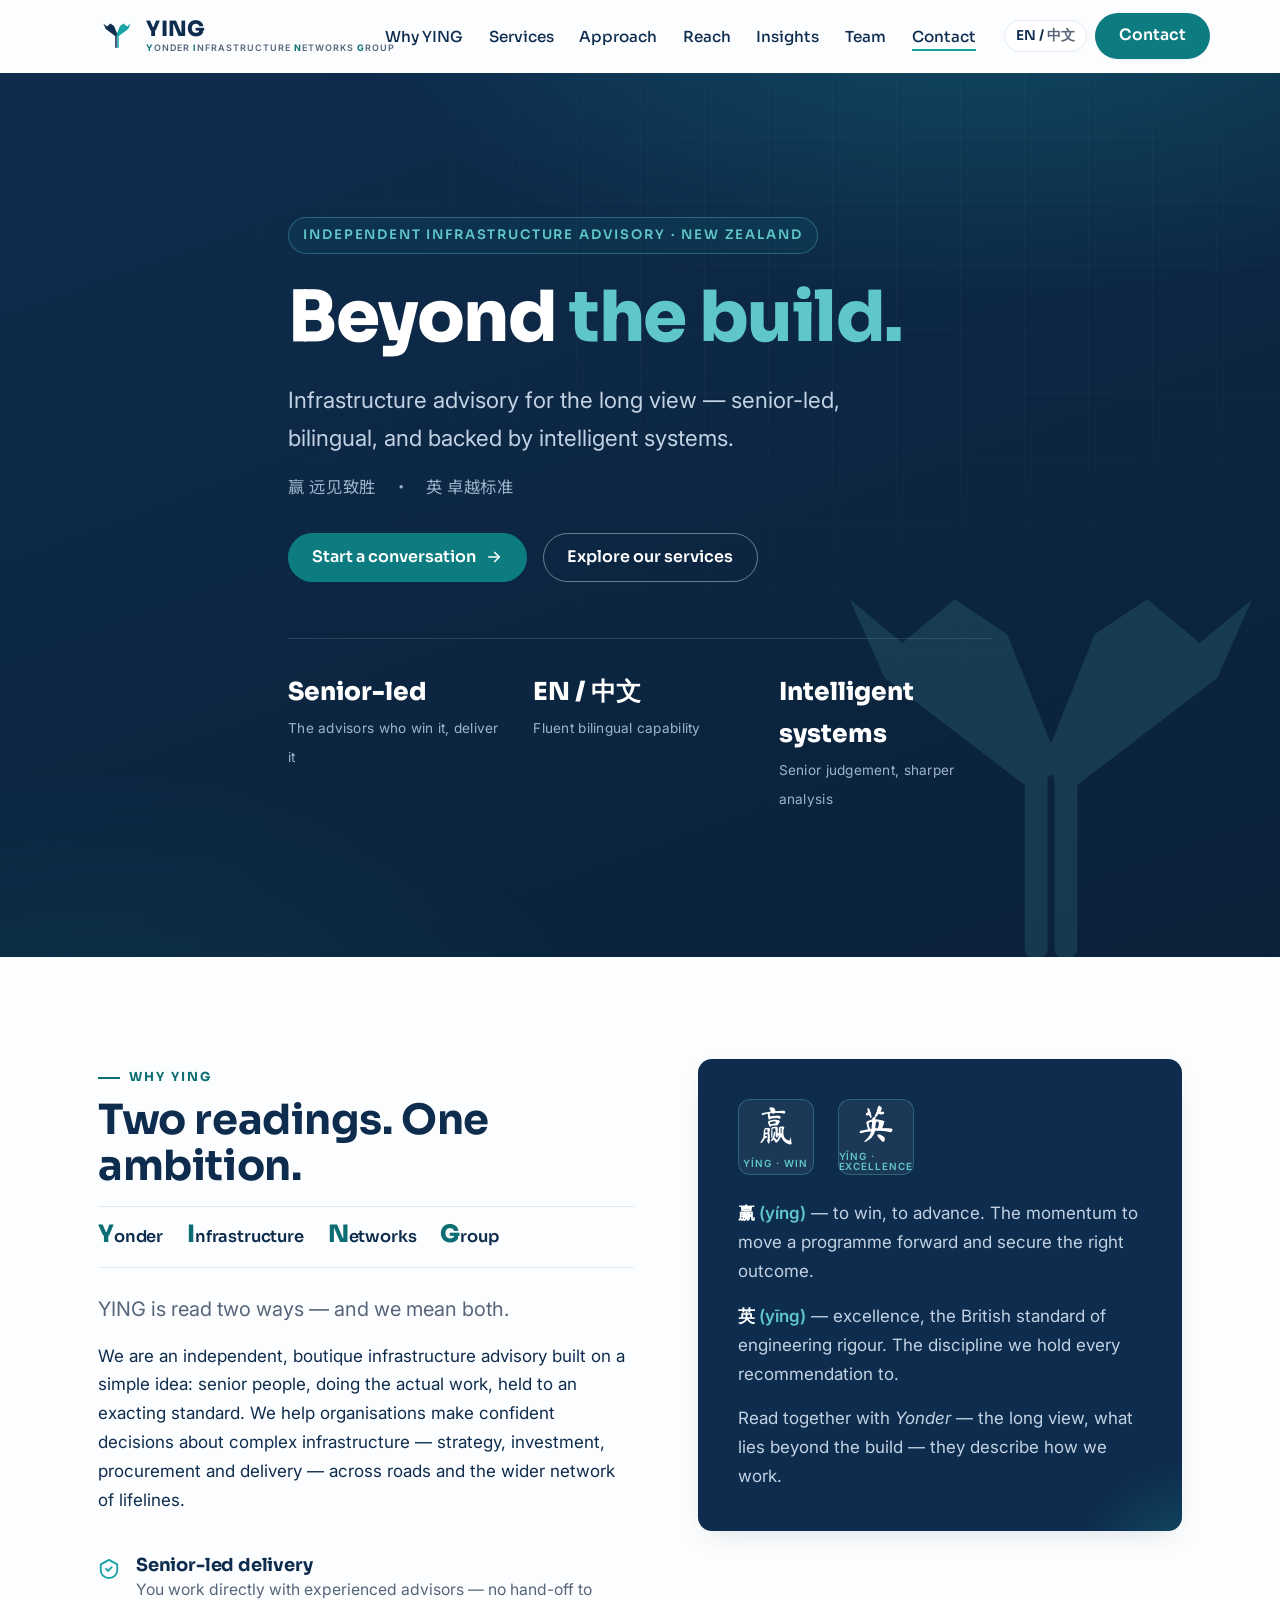
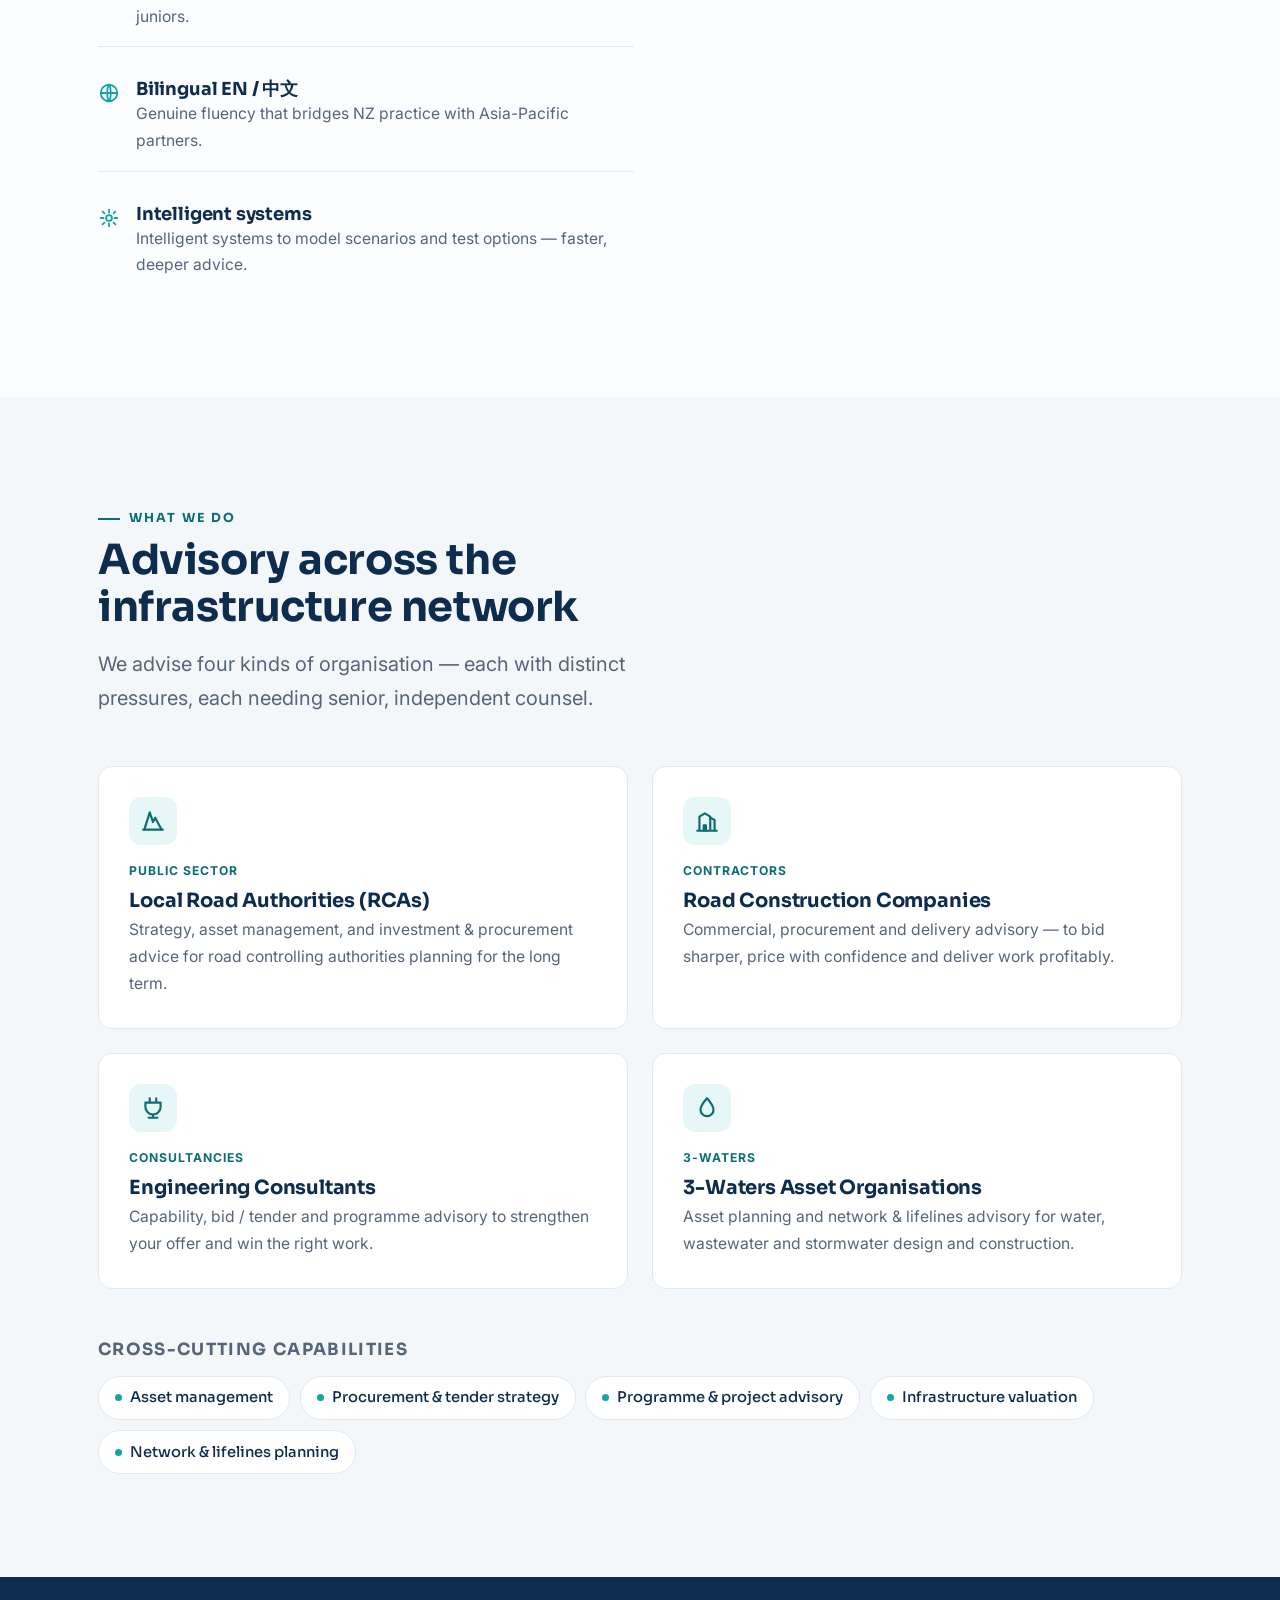
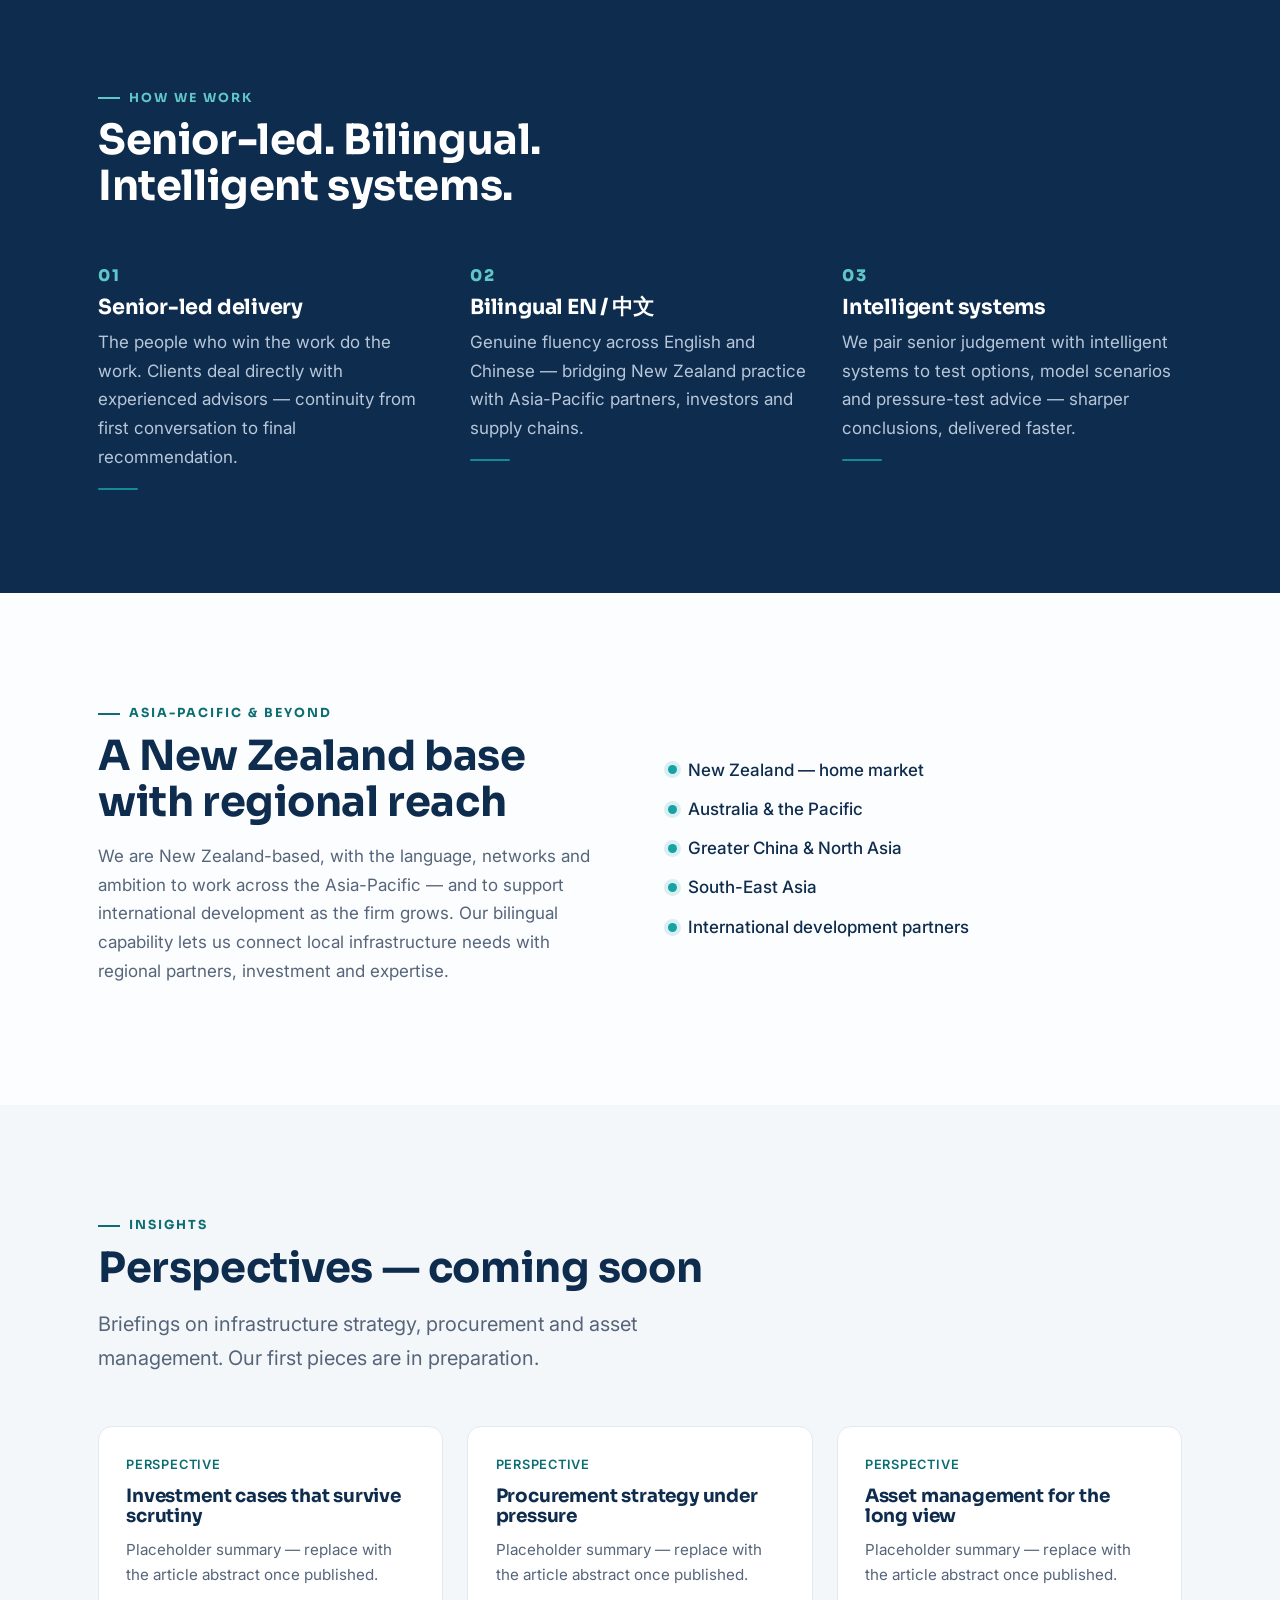
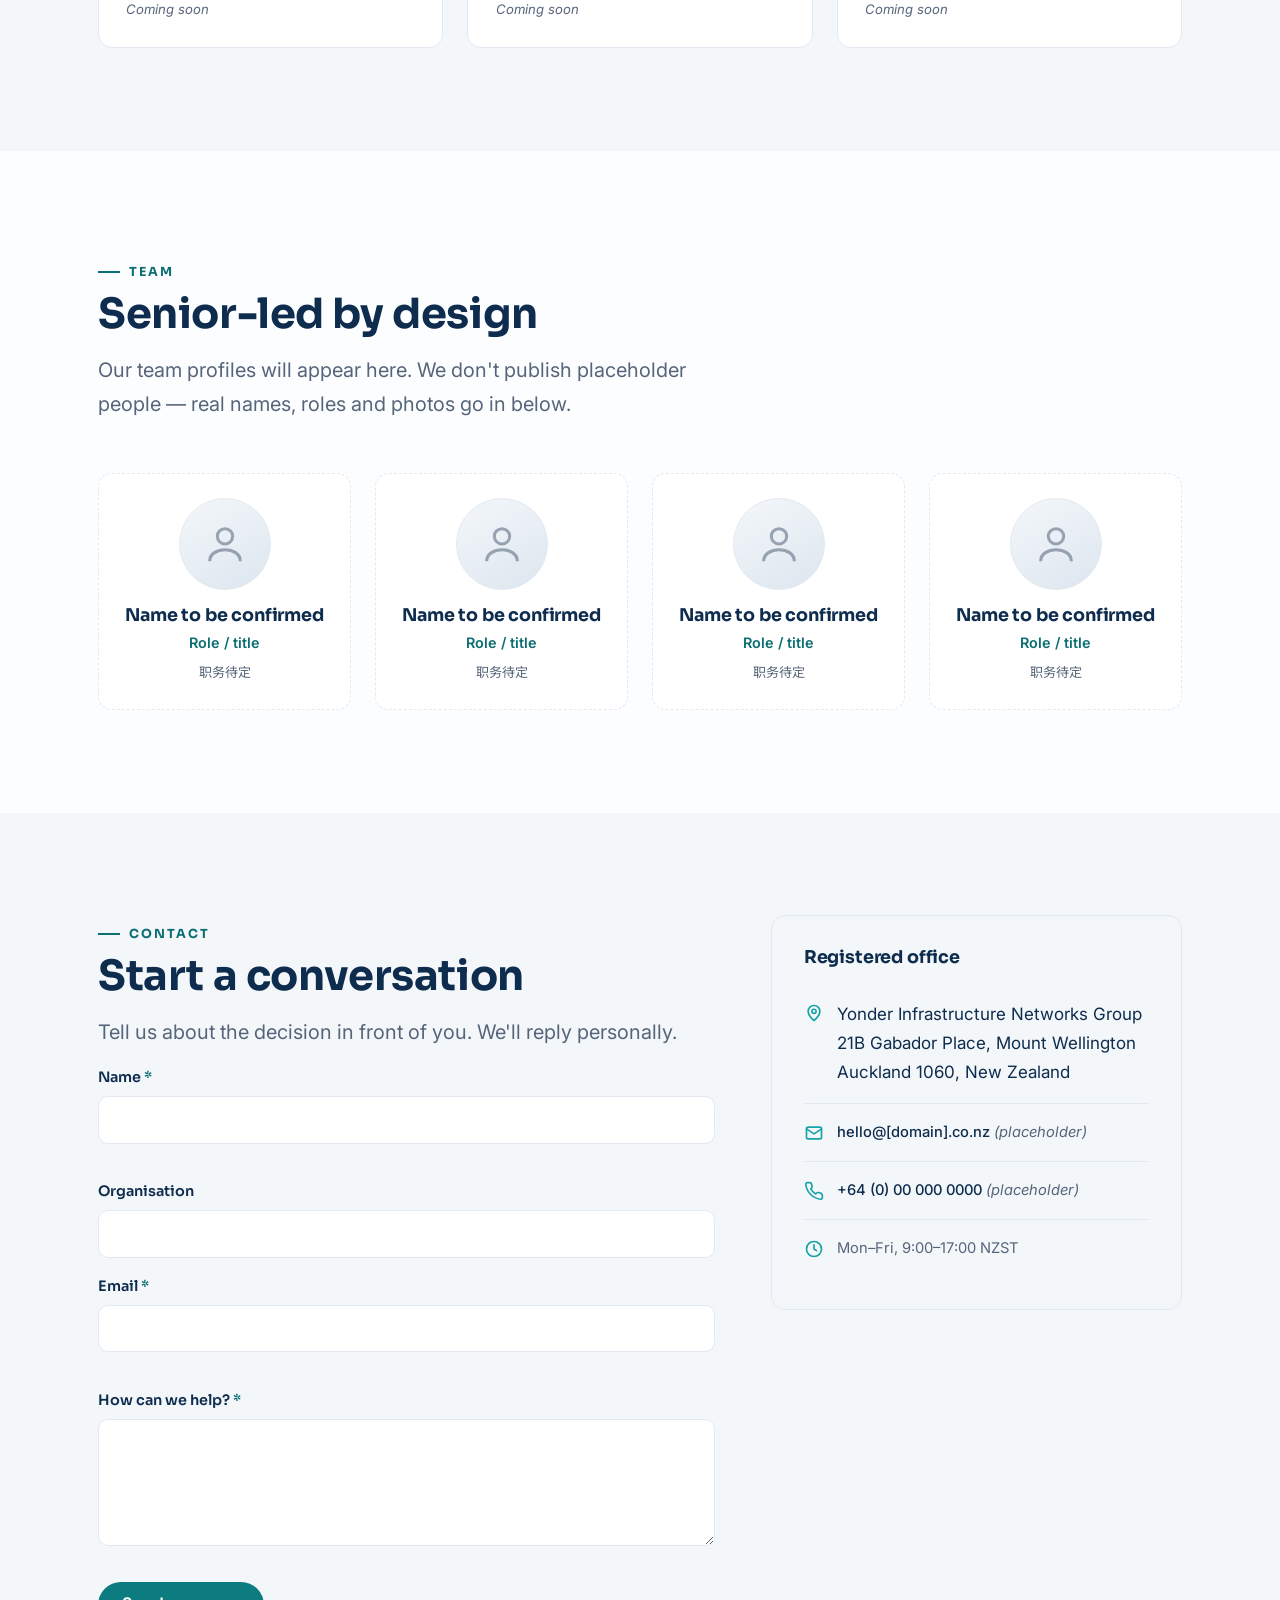
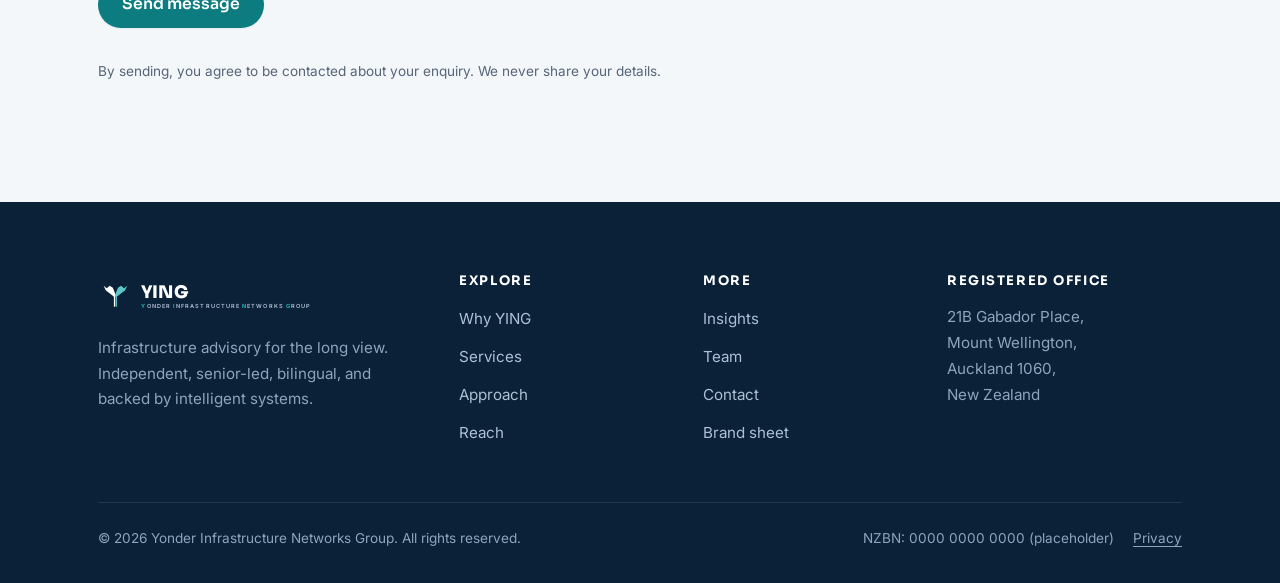
==== commit 37d87121: "Reword third differentiator: Modern tools → Intelligent systems Per client preference. Updates page " ====
--- a/index.html
+++ b/index.html
@@ -7,7 +7,7 @@
 
   <!-- ===== SEO ===== -->
   <title>YING — Yonder Infrastructure Networks Group | Infrastructure advisory for the long view</title>
-  <meta name="description" content="Yonder Infrastructure Networks Group (YING) is an independent, senior-led infrastructure advisory firm in New Zealand — bilingual English / 中文, with modern analytical tools. Advisory for road authorities, construction, engineering consultants and 3-Waters." />
+  <meta name="description" content="Yonder Infrastructure Networks Group (YING) is an independent, senior-led infrastructure advisory firm in New Zealand — bilingual English / 中文, with intelligent systems. Advisory for road authorities, construction, engineering consultants and 3-Waters." />
   <!-- TODO: confirm production domain, then set the canonical + og:url below. Placeholder used. -->
   <link rel="canonical" href="https://www.example-ying.co.nz/" />
   <meta name="robots" content="index, follow" />
@@ -16,7 +16,7 @@
   <meta property="og:type" content="website" />
   <meta property="og:site_name" content="YING — Yonder Infrastructure Networks Group" />
   <meta property="og:title" content="YING — Infrastructure advisory for the long view" />
-  <meta property="og:description" content="Independent, senior-led, bilingual (EN / 中文) infrastructure advisory with modern analytical tools. New Zealand-based with Asia-Pacific reach." />
+  <meta property="og:description" content="Independent, senior-led, bilingual (EN / 中文) infrastructure advisory with intelligent systems. New Zealand-based with Asia-Pacific reach." />
   <meta property="og:url" content="https://www.example-ying.co.nz/" />
   <!-- og-image.png is generated from the brand assets; see README. 1200×630. -->
   <meta property="og:image" content="https://www.example-ying.co.nz/assets/img/og-image.png" />
@@ -25,7 +25,7 @@
   <meta property="og:locale:alternate" content="zh_CN" />
   <meta name="twitter:card" content="summary_large_image" />
   <meta name="twitter:title" content="YING — Infrastructure advisory for the long view" />
-  <meta name="twitter:description" content="Independent, senior-led, bilingual (EN / 中文) infrastructure advisory based in New Zealand, with modern analytical tools." />
+  <meta name="twitter:description" content="Independent, senior-led, bilingual (EN / 中文) infrastructure advisory based in New Zealand, with intelligent systems." />
   <meta name="twitter:image" content="https://www.example-ying.co.nz/assets/img/og-image.png" />
 
   <!-- ===== Icons / manifest ===== -->
@@ -47,7 +47,7 @@
     "@type": "ProfessionalService",
     "name": "Yonder Infrastructure Networks Group",
     "alternateName": "YING",
-    "description": "Independent, senior-led infrastructure business advisory. Bilingual English / Chinese, with modern analytical tools. New Zealand-based with Asia-Pacific reach.",
+    "description": "Independent, senior-led infrastructure business advisory. Bilingual English / Chinese, with intelligent systems. New Zealand-based with Asia-Pacific reach.",
     "url": "https://www.example-ying.co.nz/",
     "areaServed": ["New Zealand", "Asia-Pacific"],
     "knowsLanguage": ["en", "zh"],
@@ -140,7 +140,7 @@
         <p class="hero__kicker" data-en="Independent infrastructure advisory · New Zealand" data-zh="独立基础设施咨询 · 新西兰">Independent infrastructure advisory · New Zealand</p>
         <!-- Split into leaf spans so the accent survives the language swap (textContent-only). -->
         <h1 id="hero-title"><span data-en="Beyond " data-zh="远见 · ">Beyond </span><span class="accent" data-en="the build." data-zh="致胜">the build.</span></h1>
-        <p class="hero__lead" data-en="Infrastructure advisory for the long view — senior-led, bilingual, and equipped with modern tools." data-zh="着眼长远的基础设施咨询——资深主导、双语服务、善用现代工具。">Infrastructure advisory for the long view — senior-led, bilingual, and equipped with modern tools.</p>
+        <p class="hero__lead" data-en="Infrastructure advisory for the long view — senior-led, bilingual, and backed by intelligent systems." data-zh="着眼长远的基础设施咨询——资深主导、双语服务、运用智慧系统。">Infrastructure advisory for the long view — senior-led, bilingual, and backed by intelligent systems.</p>
         <p class="hero__cjk cjk">赢 远见致胜　·　英 卓越标准</p>
         <div class="hero__cta">
           <a class="btn btn--primary" href="#contact">
@@ -154,7 +154,7 @@
         <div class="hero__stats" role="list">
           <div class="hero__stat" role="listitem"><span class="n">Senior-led</span><span class="l" data-en="The advisors who win it, deliver it" data-zh="赢得项目者，亲自交付">The advisors who win it, deliver it</span></div>
           <div class="hero__stat" role="listitem"><span class="n">EN / 中文</span><span class="l" data-en="Fluent bilingual capability" data-zh="流利的中英双语能力">Fluent bilingual capability</span></div>
-          <div class="hero__stat" role="listitem"><span class="n">Modern tools</span><span class="l" data-en="Senior judgement, sharper analysis" data-zh="资深判断，更敏锐的分析">Senior judgement, sharper analysis</span></div>
+          <div class="hero__stat" role="listitem"><span class="n">Intelligent systems</span><span class="l" data-en="Senior judgement, sharper analysis" data-zh="资深判断，更敏锐的分析">Senior judgement, sharper analysis</span></div>
         </div>
       </div>
     </section>
@@ -186,7 +186,7 @@
             </li>
             <li class="pillar">
               <svg width="22" height="22" viewBox="0 0 24 24" fill="none" stroke="currentColor" stroke-width="2" stroke-linecap="round" stroke-linejoin="round" aria-hidden="true"><path d="M12 3v3m0 12v3M5 5l2 2m10 10 2 2M3 12h3m12 0h3M5 19l2-2m10-10 2-2"/><circle cx="12" cy="12" r="3.2"/></svg>
-              <div><h3 data-en="Modern tools" data-zh="现代工具">Modern tools</h3><p data-en="Modern analytical tools to test options and model scenarios — faster, deeper advice." data-zh="以现代分析工具检验方案、模拟情景——更快、更深入的建议。">Modern analytical tools to test options and model scenarios — faster, deeper advice.</p></div>
+              <div><h3 data-en="Intelligent systems" data-zh="智慧系统">Intelligent systems</h3><p data-en="Intelligent systems to model scenarios and test options — faster, deeper advice." data-zh="运用智慧系统模拟情景、检验方案——更快、更深入的建议。">Intelligent systems to model scenarios and test options — faster, deeper advice.</p></div>
             </li>
           </ul>
         </div>
@@ -261,7 +261,7 @@
       <div class="container">
         <div class="section__head reveal">
           <p class="eyebrow" data-en="How we work" data-zh="工作方式">How we work</p>
-          <h2 class="h2" id="approach-title" data-en="Senior-led. Bilingual. Modern tools." data-zh="资深主导 · 中英双语 · 现代工具">Senior-led. Bilingual. Modern tools.</h2>
+          <h2 class="h2" id="approach-title" data-en="Senior-led. Bilingual. Intelligent systems." data-zh="资深主导 · 中英双语 · 智慧系统">Senior-led. Bilingual. Intelligent systems.</h2>
         </div>
         <div class="steps">
           <div class="step reveal">
@@ -278,8 +278,8 @@
           </div>
           <div class="step reveal">
             <span class="step__n">03</span>
-            <h3 data-en="Modern tools" data-zh="现代工具">Modern tools</h3>
-            <p data-en="We pair senior judgement with modern analytical tools to test options, model scenarios and pressure-test advice — sharper conclusions, delivered faster." data-zh="将资深判断与现代分析工具结合，检验方案、模拟情景、压力测试建议——结论更精准，交付更迅速。">We pair senior judgement with modern analytical tools to test options, model scenarios and pressure-test advice — sharper conclusions, delivered faster.</p>
+            <h3 data-en="Intelligent systems" data-zh="智慧系统">Intelligent systems</h3>
+            <p data-en="We pair senior judgement with intelligent systems to test options, model scenarios and pressure-test advice — sharper conclusions, delivered faster." data-zh="将资深判断与智慧系统结合，检验方案、模拟情景、压力测试建议——结论更精准，交付更迅速。">We pair senior judgement with intelligent systems to test options, model scenarios and pressure-test advice — sharper conclusions, delivered faster.</p>
             <div class="step__rule" aria-hidden="true"></div>
           </div>
         </div>
@@ -460,7 +460,7 @@
             <text x="84" y="47" font-family="Sora, sans-serif" font-size="34" font-weight="800" letter-spacing="0.5" fill="#FFFFFF">YING</text>
             <text x="85" y="67" font-family="Inter, sans-serif" font-size="11" font-weight="600" letter-spacing="2.1" fill="#AFC0D4"><tspan fill="#2BC4C8">Y</tspan>ONDER <tspan fill="#2BC4C8">I</tspan>NFRASTRUCTURE <tspan fill="#2BC4C8">N</tspan>ETWORKS <tspan fill="#2BC4C8">G</tspan>ROUP</text>
           </svg>
-          <p data-en="Infrastructure advisory for the long view. Independent, senior-led, bilingual, and equipped with modern tools." data-zh="着眼长远的基础设施咨询。独立、资深主导、双语、善用现代工具。">Infrastructure advisory for the long view. Independent, senior-led, bilingual, and equipped with modern tools.</p>
+          <p data-en="Infrastructure advisory for the long view. Independent, senior-led, bilingual, and backed by intelligent systems." data-zh="着眼长远的基础设施咨询。独立、资深主导、双语、运用智慧系统。">Infrastructure advisory for the long view. Independent, senior-led, bilingual, and backed by intelligent systems.</p>
         </div>
 
         <div class="footer__col">
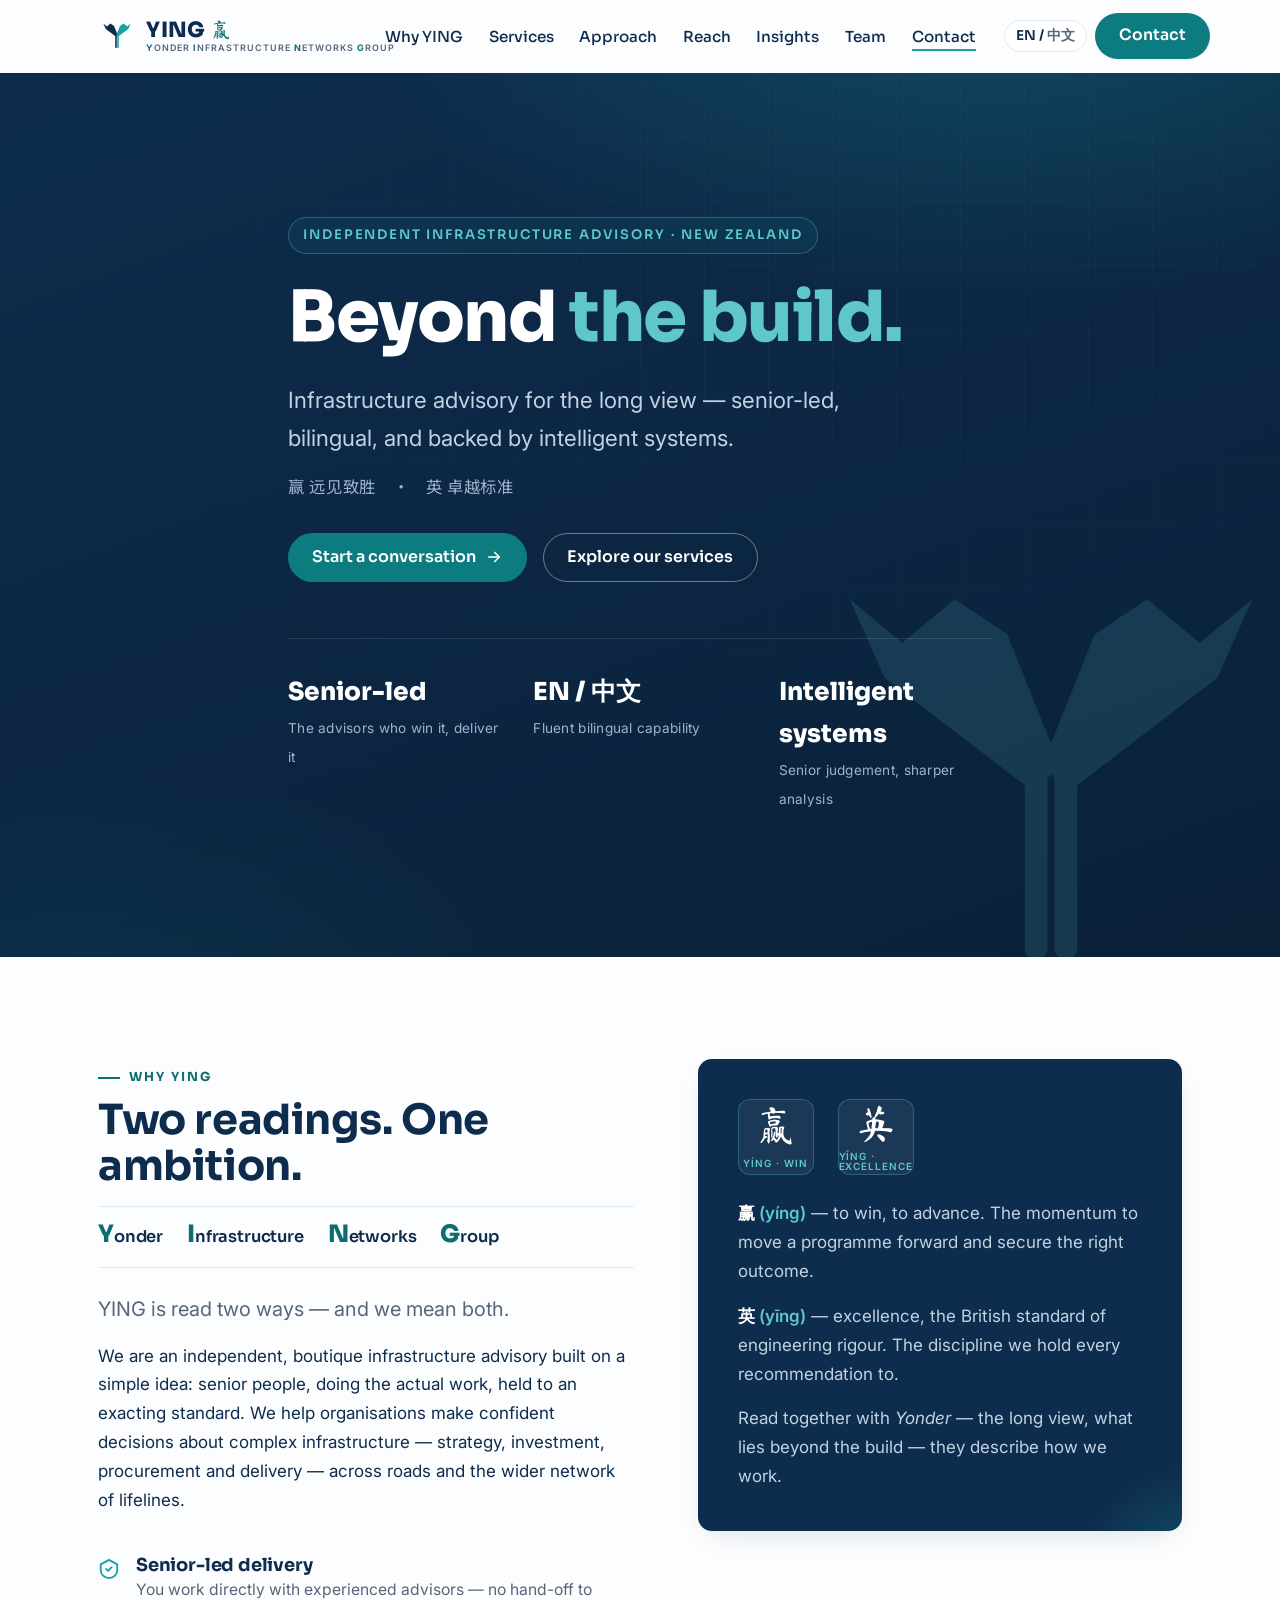
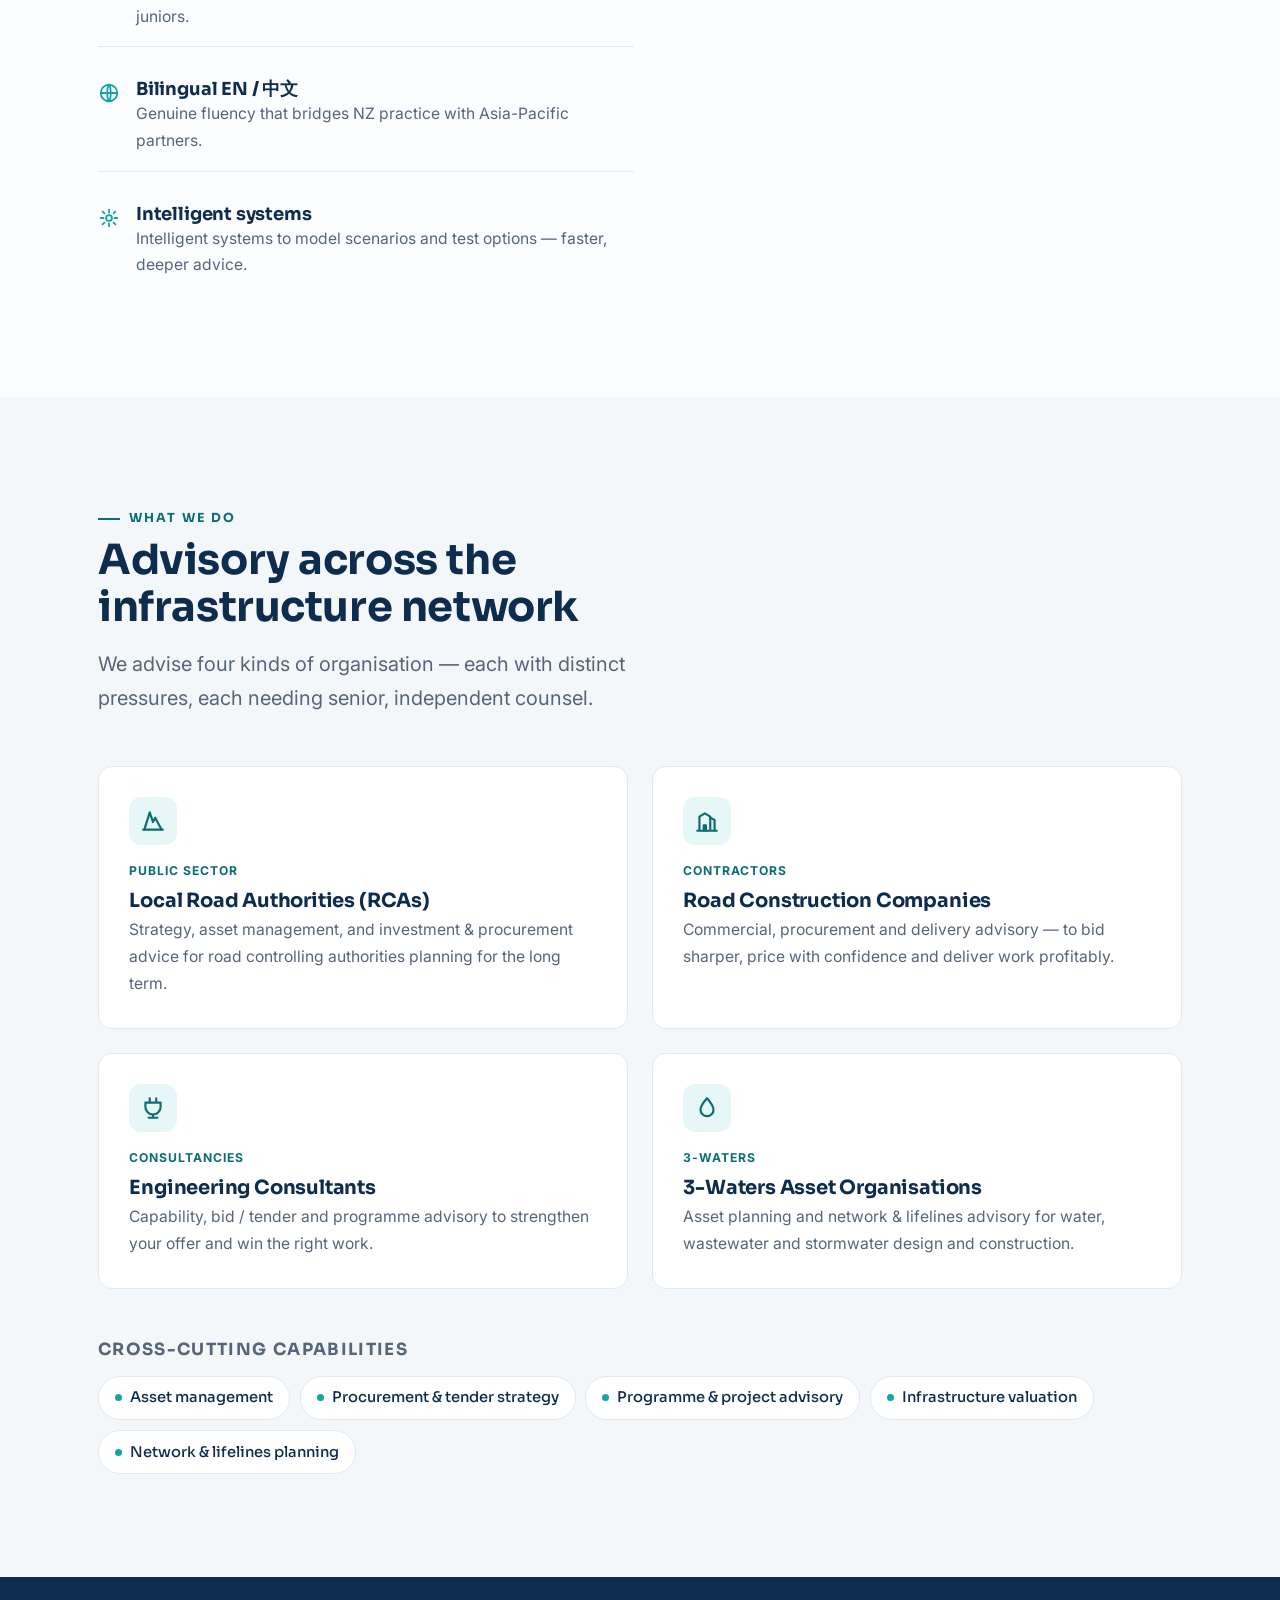
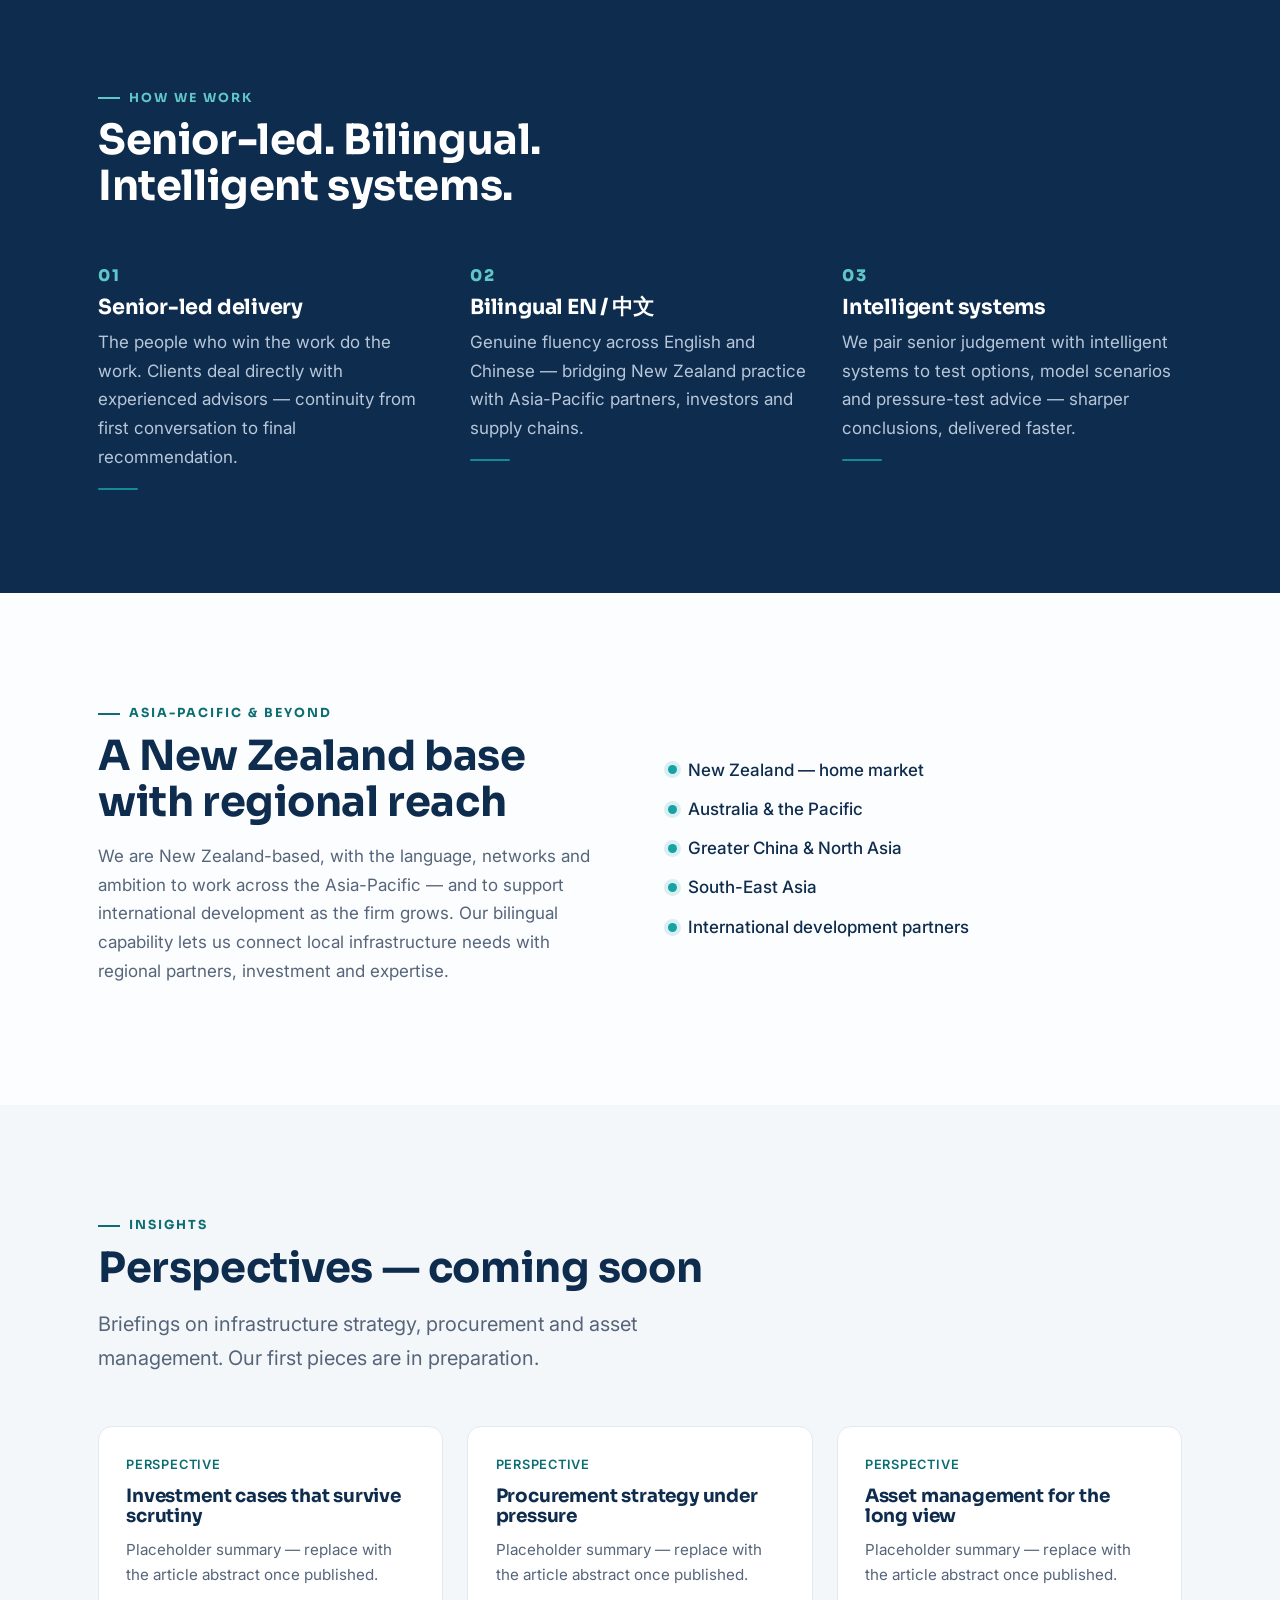
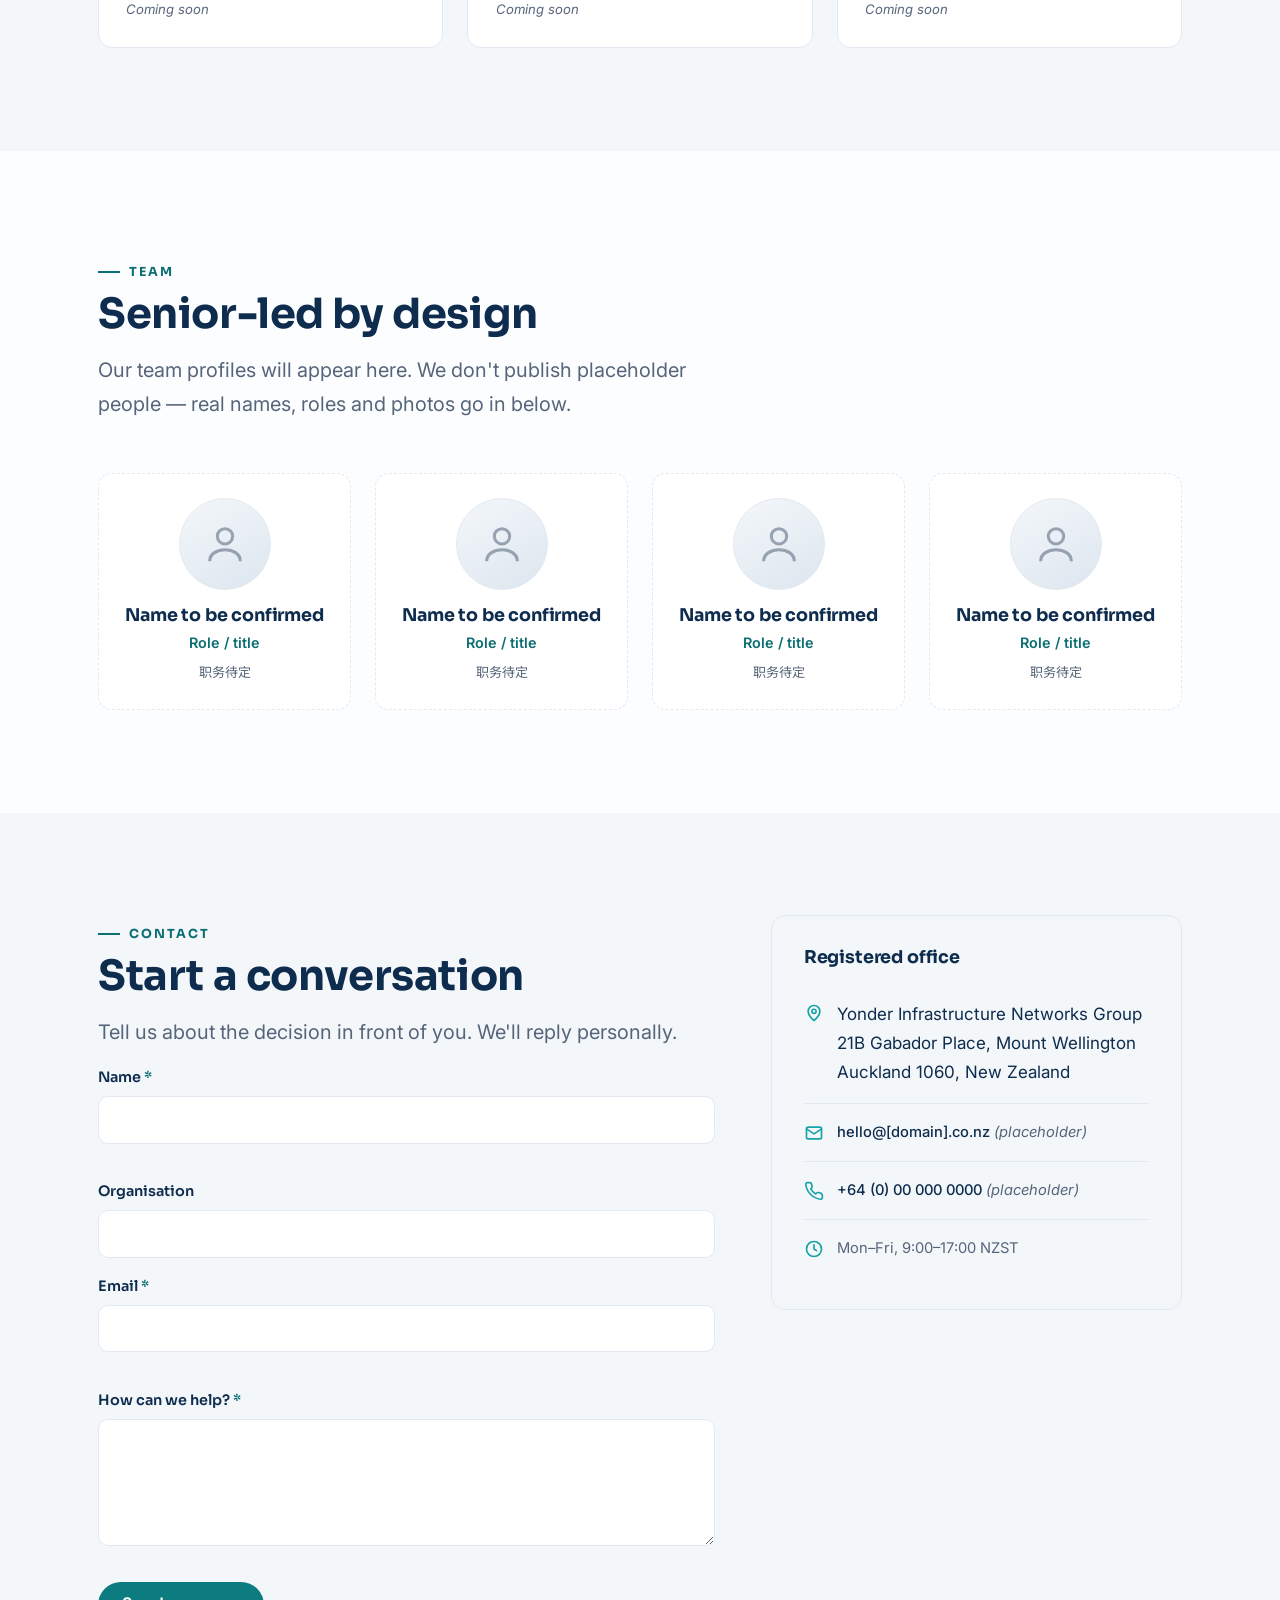
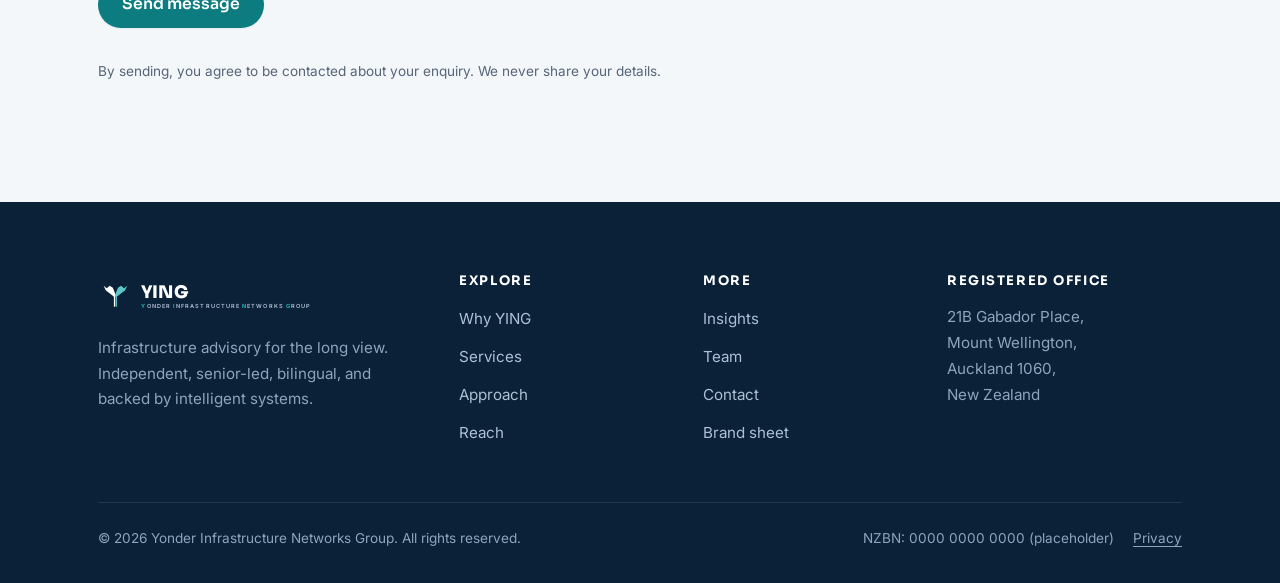
==== commit b21c26e9: "Header logo: add 赢, fix click-to-top, bust asset cache - Logo click now smooth-scrolls to the very t" ====
--- a/index.html
+++ b/index.html
@@ -38,7 +38,7 @@
   <link rel="preconnect" href="https://fonts.gstatic.com" crossorigin />
   <link href="https://fonts.googleapis.com/css2?family=Inter:wght@400;500;600;700&family=Sora:wght@500;600;700;800&family=Noto+Sans+SC:wght@400;500;700&family=Ma+Shan+Zheng&display=swap" rel="stylesheet" />
 
-  <link rel="stylesheet" href="assets/css/styles.css" />
+  <link rel="stylesheet" href="assets/css/styles.css?v=2" />
 
   <!-- ===== Structured data (truthful fields only; contact details omitted until confirmed) ===== -->
   <script type="application/ld+json">
@@ -78,7 +78,7 @@
           <rect x="32.4" y="30.5" width="2.6" height="21.5" rx="1" fill="#17A2A6"/>
         </svg>
         <span class="brand__type">
-          <span class="brand__name">YING</span>
+          <span class="brand__name">YING<span class="brand__cjk" aria-hidden="true">赢</span></span>
           <span class="brand__sub"><span class="i">Y</span>onder <span class="i">I</span>nfrastructure <span class="i">N</span>etworks <span class="i">G</span>roup</span>
         </span>
       </a>
@@ -505,6 +505,6 @@
     </div>
   </footer>
 
-  <script src="assets/js/main.js" defer></script>
+  <script src="assets/js/main.js?v=2" defer></script>
 </body>
 </html>
--- a/assets/css/styles.css
+++ b/assets/css/styles.css
@@ -161,6 +161,7 @@
 .brand__mark { width: 38px; height: 38px; flex: none; }
 .brand__type { display: flex; flex-direction: column; line-height: 1; }
 .brand__name { font-family: var(--font-head); font-weight: 800; font-size: 1.32rem; color: var(--ink); letter-spacing: .01em; }
+.brand__cjk { font-family: var(--font-brush); font-weight: 400; color: var(--teal-ink); font-size: 1.25rem; margin-left: .38rem; }
 .brand__sub { font-size: .56rem; font-weight: 600; letter-spacing: .11em; color: var(--slate); text-transform: uppercase; margin-top: 3px; white-space: nowrap; }
 .brand__sub .i { color: var(--teal-ink); font-weight: 700; }
 
